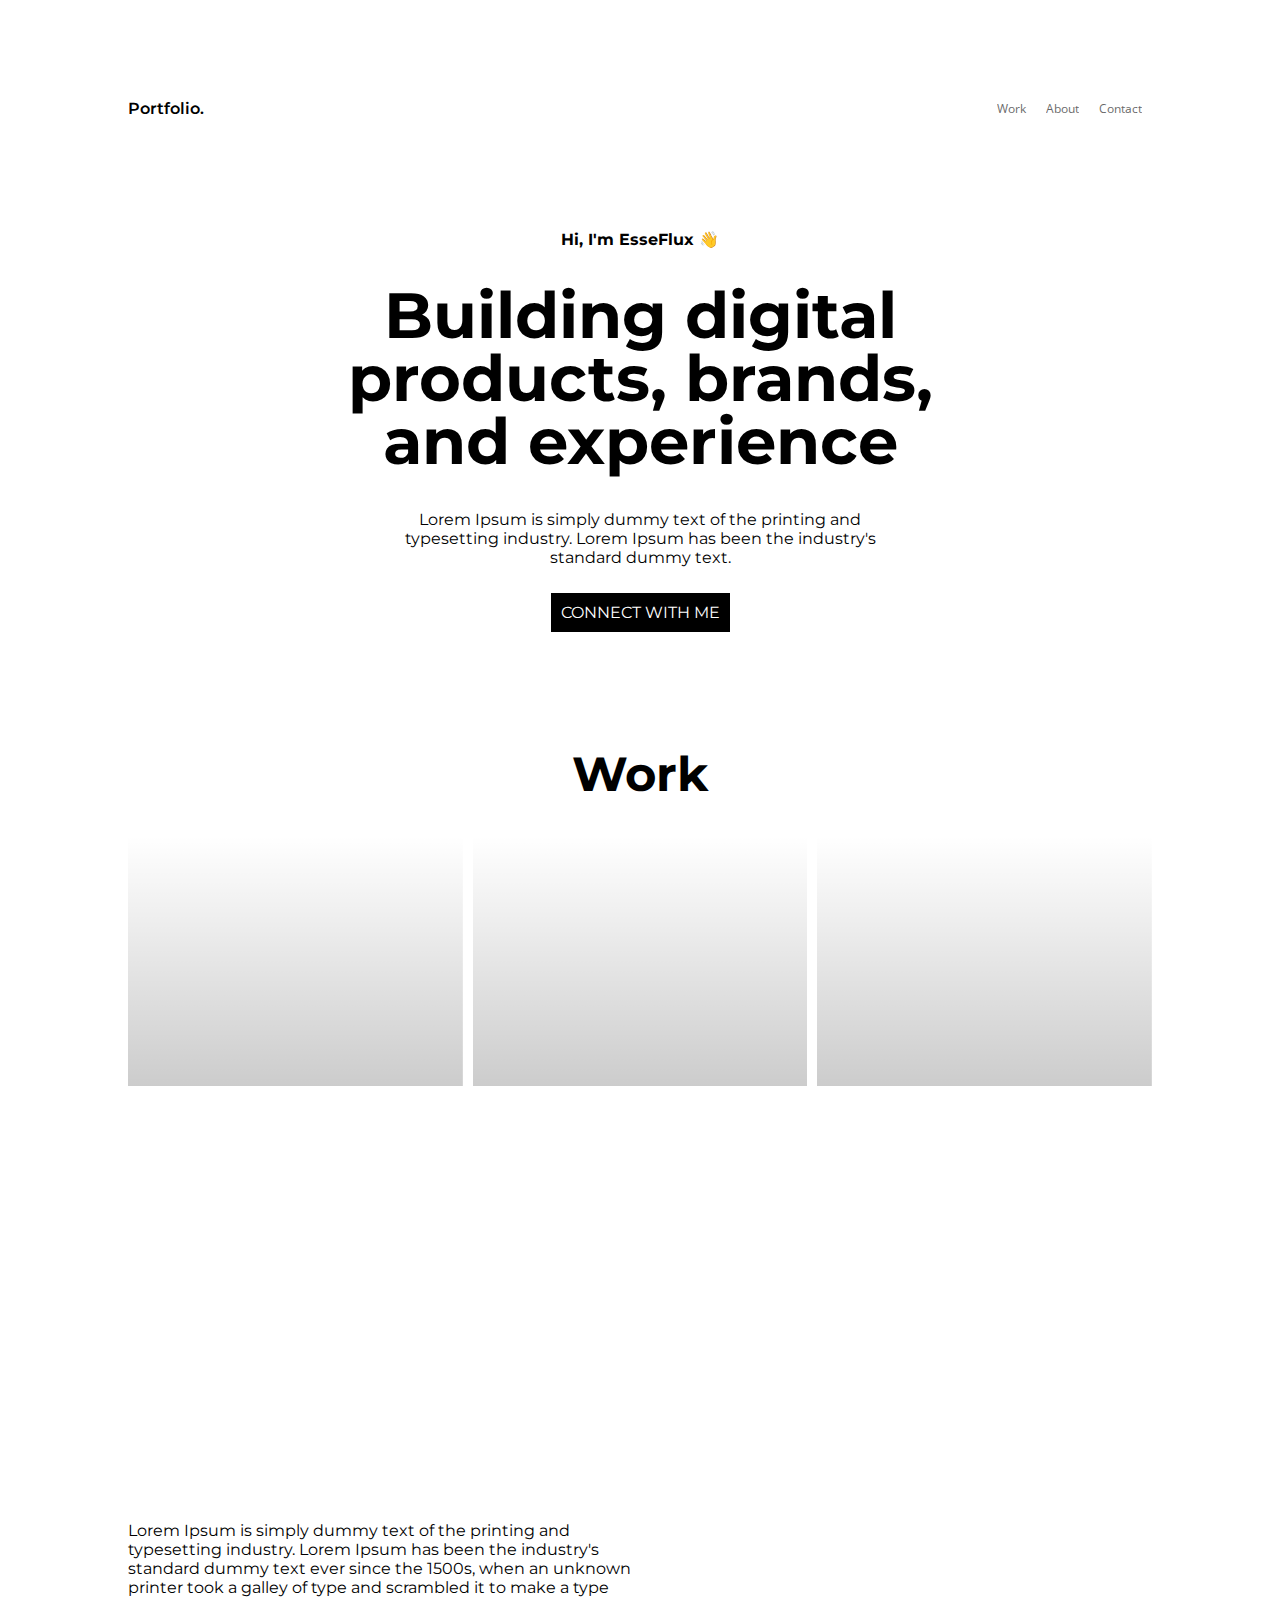
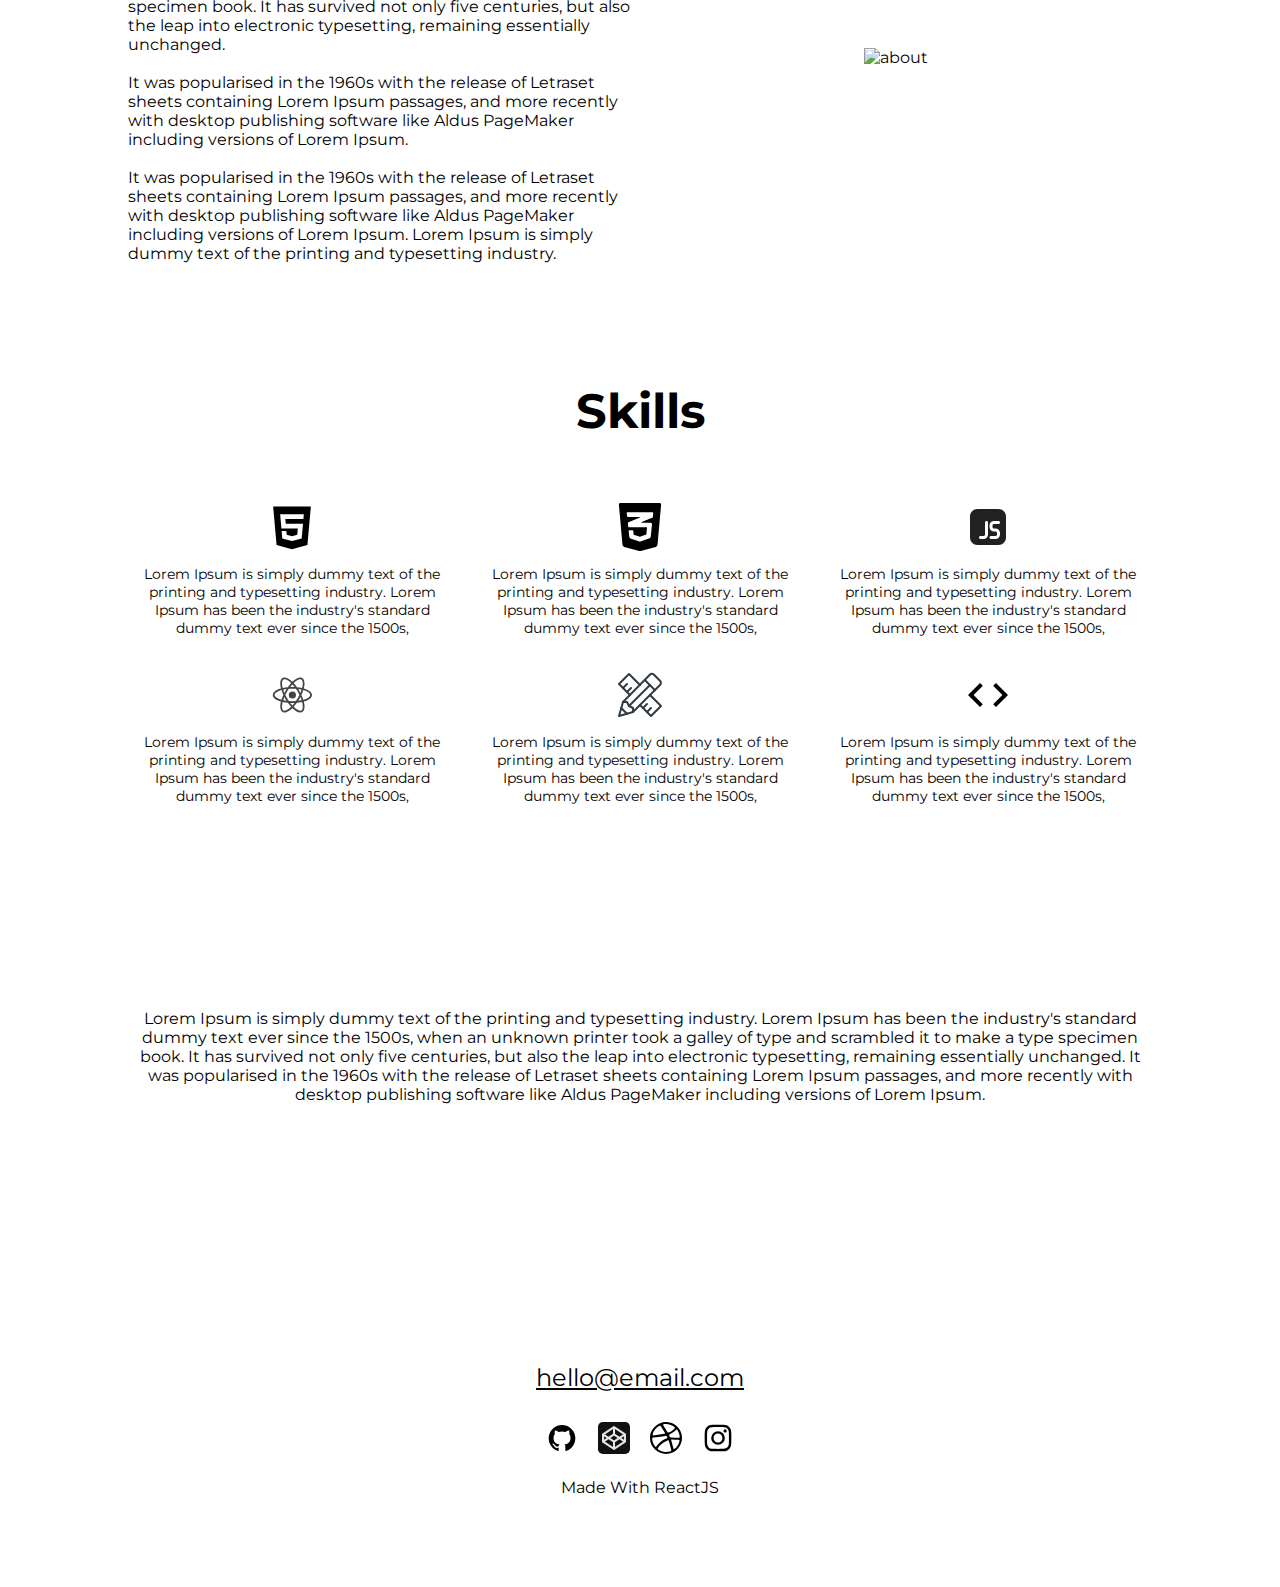
==== index.html @ b24cf0c6 "initial commit" ====
<!DOCTYPE html><html lang="en"><head><meta charSet="utf-8"/><meta http-equiv="x-ua-compatible" content="ie=edge"/><meta name="viewport" content="width=device-width, initial-scale=1, shrink-to-fit=no"/><style data-href="/styles.b62a69ce2acbea80650c.css" id="gatsby-global-css">@import url(https://fonts.googleapis.com/css2?family=Montserrat:wght@400;700&family=Open+Sans&display=swap);.card{width:100%;height:250px;overflow:hidden!important;display:flex;align-items:center;justify-content:center;background-size:cover;background-repeat:no-repeat;background-position:50%}.card .content{font-family:Open Sans;text-align:center;padding:10px;opacity:0;transition:all .5s ease-in-out;-webkit-transform:translateY(20px);transform:translateY(20px);cursor:pointer}.card .content h1{font-size:14px;color:#fff}.card .content p{font-size:10px;color:#fff;margin-bottom:20px}.card .content .btn{background-color:#000;color:#fff;padding:10px;text-decoration:none}.card .content:hover{opacity:1;-webkit-transform:translate(0);transform:translate(0)}.navbar-wrapper{width:80vw;margin-top:10vh;display:flex;align-items:center;justify-content:space-between}.navbar-wrapper .name{font-weight:600}.navbar-wrapper .links-wrapper button{text-decoration:none;padding:10px;font-family:Open Sans;opacity:.6;transition:all .2s ease-in-out;font-size:12px;background-color:transparent;outline:none;border:0;cursor:pointer}.navbar-wrapper .links-wrapper button:hover{opacity:1}.navbar-wrapper .links-wrapper .active{color:#000}.header-wrapper{width:80vw;margin-top:10vh;display:flex;flex-direction:column;align-items:center}.header-wrapper h2{font-size:1rem;text-align:center}@media (min-width:320px) and (max-width:424px){.header-wrapper h2{font-size:14px}}@media (min-width:425px) and (max-width:767px){.header-wrapper h2{font-size:16px}}@media (min-width:768px) and (max-width:1023px){.header-wrapper h2{font-size:16px}}.header-wrapper .heading-wrapper h1{font-size:4rem;text-align:center;line-height:20px}@media (min-width:320px) and (max-width:424px){.header-wrapper .heading-wrapper h1{font-size:1.5rem;line-height:10px}}@media (min-width:425px) and (max-width:767px){.header-wrapper .heading-wrapper h1{font-size:1.5rem;line-height:10px}}@media (min-width:768px) and (max-width:1023px){.header-wrapper .heading-wrapper h1{font-size:2.5rem}}.header-wrapper p{width:50%;text-align:center;overflow:hidden}@media (min-width:320px) and (max-width:424px){.header-wrapper p{font-size:12px;width:100%}}@media (min-width:425px) and (max-width:767px){.header-wrapper p{font-size:12px;width:100%}}@media (min-width:768px) and (max-width:1023px){.header-wrapper p{font-size:14px;width:100%}}.work-wrapper{width:80vw;margin-top:10vh;display:flex;flex-direction:column;align-items:center}.work-wrapper h1{font-size:3rem;line-height:20px}.work-wrapper .grid{display:grid;margin-top:20px;grid-template-columns:repeat(3,1fr);grid-gap:10px}@media (min-width:320px) and (max-width:424px){.work-wrapper .grid{grid-template-columns:1fr}}@media (min-width:425px) and (max-width:767px){.work-wrapper .grid{grid-template-columns:1fr}}@media (min-width:768px) and (max-width:1023px){.work-wrapper .grid{grid-template-columns:1fr 1fr}}.about-section{width:80vw;margin-top:10vh;display:flex;justify-content:space-between}@media (min-width:320px) and (max-width:424px){.about-section{flex-direction:column-reverse}}@media (min-width:425px) and (max-width:767px){.about-section{flex-direction:column-reverse}}@media (min-width:768px) and (max-width:1023px){.about-section{flex-direction:column-reverse;align-items:center}}.about-section .content{width:50%}@media (min-width:320px) and (max-width:424px){.about-section .content{width:100%}}@media (min-width:425px) and (max-width:767px){.about-section .content{width:100%}}@media (min-width:768px) and (max-width:1023px){.about-section .content{width:100%}}.about-section .content h1{font-size:3rem;line-height:20px}@media (min-width:768px) and (max-width:1023px){.about-section .content h1,.about-section .content p{text-align:center}}.about-section .image-wrapper{width:50%;display:flex;align-items:center;justify-content:center;overflow:hidden}@media (min-width:320px) and (max-width:424px){.about-section .image-wrapper{width:100%}}@media (min-width:425px) and (max-width:767px){.about-section .image-wrapper{width:100%}}@media (min-width:768px) and (max-width:1023px){.about-section .image-wrapper{width:100%}}.skills-container{width:80vw;margin-top:10vh;display:flex;flex-direction:column;align-items:center}.skills-container h1{font-size:3rem;line-height:20px}.skills-container .skills-grid{display:grid;grid-template-columns:repeat(3,1fr);margin-top:50px;grid-gap:20px}@media (min-width:320px) and (max-width:424px){.skills-container .skills-grid{grid-template-columns:1fr}}@media (min-width:425px) and (max-width:767px){.skills-container .skills-grid{grid-template-columns:1fr}}@media (min-width:768px) and (max-width:1023px){.skills-container .skills-grid{grid-template-columns:1fr 1fr}}.skills-container .skills-grid .skill{display:flex;flex-direction:column;align-items:center;text-align:center}.skills-container .skills-grid .skill img{height:3rem}.skills-container .skills-grid .skill p{font-size:14px}.promotion-container{width:80vw;margin-top:10vh;display:flex;flex-direction:column;align-items:center;text-align:center}.promotion-container h1{font-size:3rem;line-height:20px}.footer-container{width:80vw;margin-top:10vh;margin-bottom:10vh;display:flex;flex-direction:column;align-items:center}.footer-container h1{font-size:3rem;line-height:20px}.footer-container h2{font-size:1.5rem;overflow:hidden}@media (min-width:320px) and (max-width:424px){.footer-container h2{display:none}}@media (min-width:425px) and (max-width:767px){.footer-container h2{font-size:14px}}@media (min-width:768px) and (max-width:1023px){.footer-container h2{font-size:1.2rem}}.footer-container .email-link{font-size:1.5rem;color:#000}.footer-container .social-icons{margin-top:20px}.footer-container .social-icons img{height:2rem;margin:10px}.footer-container span{margin-top:10px}.footer-container icon{color:red}*{font-family:Montserrat}body{margin:0;padding:0;overflow-y:scroll;overflow-x:hidden}.section{width:100vw;height:auto;overflow:hidden}.container{width:100%;height:100%;display:flex;flex-direction:column;align-items:center;justify-content:center}.primary-btn{margin:10px;padding:10px;background-color:#000;color:#fff;border:0;transition:all .2s ease-in-out;text-decoration:none;cursor:pointer}.primary-btn:hover{-webkit-transform:scale(1.1);transform:scale(1.1)}</style><meta name="generator" content="Gatsby 2.27.0"/><title data-react-helmet="true">EsseFlux | Gatsby Default Starter</title><meta data-react-helmet="true" name="description" content="Kick off your next, great Gatsby project with this default starter. This barebones starter ships with the main Gatsby configuration files you might need."/><meta data-react-helmet="true" property="og:title" content="EsseFlux"/><meta data-react-helmet="true" property="og:description" content="Kick off your next, great Gatsby project with this default starter. This barebones starter ships with the main Gatsby configuration files you might need."/><meta data-react-helmet="true" property="og:type" content="website"/><meta data-react-helmet="true" name="twitter:card" content="summary"/><meta data-react-helmet="true" name="twitter:creator" content="@gatsbyjs"/><meta data-react-helmet="true" name="twitter:title" content="EsseFlux"/><meta data-react-helmet="true" name="twitter:description" content="Kick off your next, great Gatsby project with this default starter. This barebones starter ships with the main Gatsby configuration files you might need."/><link rel="icon" href="/favicon-32x32.png?v=4a9773549091c227cd2eb82ccd9c5e3a" type="image/png"/><link rel="manifest" href="/manifest.webmanifest" crossorigin="anonymous"/><meta name="theme-color" content="#663399"/><link rel="apple-touch-icon" sizes="48x48" href="/icons/icon-48x48.png?v=4a9773549091c227cd2eb82ccd9c5e3a"/><link rel="apple-touch-icon" sizes="72x72" href="/icons/icon-72x72.png?v=4a9773549091c227cd2eb82ccd9c5e3a"/><link rel="apple-touch-icon" sizes="96x96" href="/icons/icon-96x96.png?v=4a9773549091c227cd2eb82ccd9c5e3a"/><link rel="apple-touch-icon" sizes="144x144" href="/icons/icon-144x144.png?v=4a9773549091c227cd2eb82ccd9c5e3a"/><link rel="apple-touch-icon" sizes="192x192" href="/icons/icon-192x192.png?v=4a9773549091c227cd2eb82ccd9c5e3a"/><link rel="apple-touch-icon" sizes="256x256" href="/icons/icon-256x256.png?v=4a9773549091c227cd2eb82ccd9c5e3a"/><link rel="apple-touch-icon" sizes="384x384" href="/icons/icon-384x384.png?v=4a9773549091c227cd2eb82ccd9c5e3a"/><link rel="apple-touch-icon" sizes="512x512" href="/icons/icon-512x512.png?v=4a9773549091c227cd2eb82ccd9c5e3a"/><link as="script" rel="preload" href="/framework-d585a04b7d285a7760d6.js"/><link as="script" rel="preload" href="/component---src-pages-index-js-0debce1923f8f7414658.js"/><link as="script" rel="preload" href="/styles-e9d24b1846c7d6eb9685.js"/><link as="script" rel="preload" href="/app-12c9e0e88999563b9b2b.js"/><link as="script" rel="preload" href="/commons-ec4508c85b9afdaf9942.js"/><link as="script" rel="preload" href="/webpack-runtime-99317f5c470d63f80dbc.js"/><link as="fetch" rel="preload" href="/page-data/index/page-data.json" crossorigin="anonymous"/><link as="fetch" rel="preload" href="/page-data/sq/d/63159454.json" crossorigin="anonymous"/><link as="fetch" rel="preload" href="/page-data/app-data.json" crossorigin="anonymous"/></head><body><div id="___gatsby"><div style="outline:none" tabindex="-1" id="gatsby-focus-wrapper"><div class="section"><div class="container"><div class="navbar-wrapper"><div role="button" class="name" tabindex="0">Portfolio.</div><div class="links-wrapper"><button>Work</button><button>About</button><button>Contact</button></div></div></div></div><main><div class="section" id="home"><div class="container"><div class="header-wrapper"><h2 class="react-reveal">Hi, I&#x27;m <!-- -->EsseFlux<!-- --> <span role="img" aria-label="Emoji">👋</span></h2><div class="react-reveal heading-wrapper"><h1>Building digital</h1><h1> <!-- -->products, brands,</h1><h1> <!-- -->and experience</h1></div><p class="react-reveal">Lorem Ipsum is simply dummy text of the printing and typesetting industry. Lorem Ipsum has been the industry&#x27;s standard dummy text.</p><a href="mailto:hello@email.com" class="react-reveal primary-btn">CONNECT WITH ME</a></div></div></div><div class="section" id="work"><div class="container"><div class="work-wrapper"><h1 class="react-reveal">Work</h1><div class="grid"><div class="react-reveal"><div class="card" style="background-image:linear-gradient(to bottom, rgba(245, 246, 252, 0), rgba(0, 0, 0, 0.2)),url(https://images.unsplash.com/photo-1487837647815-bbc1f30cd0d2?ixlib=rb-1.2.1&amp;ixid=MXwxMjA3fDB8MHxzZWFyY2h8Njl8fHBhc3RlbHxlbnwwfHwwfA%3D%3D&amp;auto=format&amp;fit=crop&amp;w=400&amp;q=60)"><div class="content"><h1 class="header">Project One</h1><p class="text">Lorem Ipsum is simply dummy text of the printing and typesetting industry. Lorem Ipsum has been the industry&#x27;s standard dummy text.</p><a href="#" target="_blank" rel="noopener noreferrer" class="btn">Explore</a></div></div></div><div class="react-reveal"><div class="card" style="background-image:linear-gradient(to bottom, rgba(245, 246, 252, 0), rgba(0, 0, 0, 0.2)),url(https://images.unsplash.com/photo-1605153864431-a2795a1b2f95?ixlib=rb-1.2.1&amp;ixid=MXwxMjA3fDB8MHxjb2xsZWN0aW9uLXBhZ2V8MXwyNTY3ODl8fGVufDB8fHw%3D&amp;auto=format&amp;fit=crop&amp;w=400&amp;q=60)"><div class="content"><h1 class="header">Project Two</h1><p class="text">Lorem Ipsum is simply dummy text of the printing and typesetting industry. Lorem Ipsum has been the industry&#x27;s standard dummy text.</p><a href="#" target="_blank" rel="noopener noreferrer" class="btn">Explore</a></div></div></div><div class="react-reveal"><div class="card" style="background-image:linear-gradient(to bottom, rgba(245, 246, 252, 0), rgba(0, 0, 0, 0.2)),url(https://images.unsplash.com/photo-1504083898675-c896ecdae86e?ixlib=rb-1.2.1&amp;ixid=MXwxMjA3fDB8MHxzZWFyY2h8MjJ8fHBhc3RlbHxlbnwwfHwwfA%3D%3D&amp;auto=format&amp;fit=crop&amp;w=400&amp;q=60)"><div class="content"><h1 class="header">Project Three</h1><p class="text">Lorem Ipsum is simply dummy text of the printing and typesetting industry. Lorem Ipsum has been the industry&#x27;s standard dummy text.</p><a href="#" target="_blank" rel="noopener noreferrer" class="btn">Explore</a></div></div></div><div class="react-reveal"><div class="card" style="background-image:linear-gradient(to bottom, rgba(245, 246, 252, 0), rgba(0, 0, 0, 0.2)),url(https://images.unsplash.com/photo-1492171983775-a51717616c0d?ixlib=rb-1.2.1&amp;ixid=MXwxMjA3fDB8MHxzZWFyY2h8NjB8fHBhc3RlbHxlbnwwfHwwfA%3D%3D&amp;auto=format&amp;fit=crop&amp;w=400&amp;q=60)"><div class="content"><h1 class="header">Project Four</h1><p class="text">Lorem Ipsum is simply dummy text of the printing and typesetting industry. Lorem Ipsum has been the industry&#x27;s standard dummy text.</p><a href="#" target="_blank" rel="noopener noreferrer" class="btn">Explore</a></div></div></div><div class="react-reveal"><div class="card" style="background-image:linear-gradient(to bottom, rgba(245, 246, 252, 0), rgba(0, 0, 0, 0.2)),url(https://images.unsplash.com/photo-1534239143101-1b1c627395c5?ixlib=rb-1.2.1&amp;ixid=MXwxMjA3fDB8MHxzZWFyY2h8NzZ8fHBhc3RlbHxlbnwwfHwwfA%3D%3D&amp;auto=format&amp;fit=crop&amp;w=400&amp;q=60)"><div class="content"><h1 class="header">Project Five</h1><p class="text">Lorem Ipsum is simply dummy text of the printing and typesetting industry. Lorem Ipsum has been the industry&#x27;s standard dummy text.</p><a href="#" target="_blank" rel="noopener noreferrer" class="btn">Explore</a></div></div></div><div class="react-reveal"><div class="card" style="background-image:linear-gradient(to bottom, rgba(245, 246, 252, 0), rgba(0, 0, 0, 0.2)),url(https://images.unsplash.com/photo-1517479149777-5f3b1511d5ad?ixlib=rb-1.2.1&amp;ixid=MXwxMjA3fDB8MHxzZWFyY2h8MTAyfHxwYXN0ZWx8ZW58MHx8MHw%3D&amp;auto=format&amp;fit=crop&amp;w=400&amp;q=60)"><div class="content"><h1 class="header">Project Six</h1><p class="text">Lorem Ipsum is simply dummy text of the printing and typesetting industry. Lorem Ipsum has been the industry&#x27;s standard dummy text.</p><a href="#" target="_blank" rel="noopener noreferrer" class="btn">Explore</a></div></div></div></div></div></div></div><div class="secion" id="about"><div class="container"><div class="about-section"><div class="content"><h1 class="react-reveal">About Me</h1><p>Lorem Ipsum is simply dummy text of the printing and typesetting industry. Lorem Ipsum has been the industry&#x27;s standard dummy text ever since the 1500s, when an unknown printer took a galley of type and scrambled it to make a type specimen book. It has survived not only five centuries, but also the leap into electronic typesetting, remaining essentially unchanged.<br/><br/>It was popularised in the 1960s with the release of Letraset sheets containing Lorem Ipsum passages, and more recently with desktop publishing software like Aldus PageMaker including versions of Lorem Ipsum.<br/><br/>It was popularised in the 1960s with the release of Letraset sheets containing Lorem Ipsum passages, and more recently with desktop publishing software like Aldus PageMaker including versions of Lorem Ipsum. Lorem Ipsum is simply dummy text of the printing and typesetting industry.</p></div><div class="image-wrapper"><img src="https://images.unsplash.com/photo-1519713958759-6254243c4a53?ixid=MXwxMjA3fDB8MHxwaG90by1wYWdlfHx8fGVufDB8fHw%3D&amp;ixlib=rb-1.2.1&amp;auto=format&amp;fit=crop&amp;w=334&amp;q=80" alt="about"/></div></div></div></div><div class="section"><div class="container"><div class="skills-container"><h1>Skills</h1><div class="skills-grid"><div class="skill"><img src="[data-uri]" alt="css"/><p>Lorem Ipsum is simply dummy text of the printing and typesetting industry. Lorem Ipsum has been the industry&#x27;s standard dummy text ever since the 1500s,</p></div><div class="skill"><img src="[data-uri]" alt="css"/><p>Lorem Ipsum is simply dummy text of the printing and typesetting industry. Lorem Ipsum has been the industry&#x27;s standard dummy text ever since the 1500s,</p></div><div class="skill"><img src="[data-uri]" alt="css"/><p>Lorem Ipsum is simply dummy text of the printing and typesetting industry. Lorem Ipsum has been the industry&#x27;s standard dummy text ever since the 1500s,</p></div><div class="skill"><img src="[data-uri]" alt="css"/><p>Lorem Ipsum is simply dummy text of the printing and typesetting industry. Lorem Ipsum has been the industry&#x27;s standard dummy text ever since the 1500s,</p></div><div class="skill"><img src="[data-uri]" alt="css"/><p>Lorem Ipsum is simply dummy text of the printing and typesetting industry. Lorem Ipsum has been the industry&#x27;s standard dummy text ever since the 1500s,</p></div><div class="skill"><img src="[data-uri]" alt="css"/><p>Lorem Ipsum is simply dummy text of the printing and typesetting industry. Lorem Ipsum has been the industry&#x27;s standard dummy text ever since the 1500s,</p></div></div></div></div></div><div class="section"><div class="container"><div class="promotion-container"><h1 class="react-reveal">Heading</h1><p>Lorem Ipsum is simply dummy text of the printing and typesetting industry. Lorem Ipsum has been the industry&#x27;s standard dummy text ever since the 1500s, when an unknown printer took a galley of type and scrambled it to make a type specimen book. It has survived not only five centuries, but also the leap into electronic typesetting, remaining essentially unchanged. It was popularised in the 1960s with the release of Letraset sheets containing Lorem Ipsum passages, and more recently with desktop publishing software like Aldus PageMaker including versions of Lorem Ipsum.</p></div></div></div><div class="section" id="contact"><div class="container"><div class="footer-container"><h1 class="react-reveal">Contact</h1><h2 class="react-reveal">Let&#x27;s create your next experience together</h2><a class="email-link" href="mailto:hello@email.com">hello@email.com</a><div class="social-icons"><a href="https://github.com/" target="_blank" rel="noopener noreferrer"><img src="[data-uri]" alt="icons"/></a><a href="https://www.codepen.com/" target="_blank" rel="noopener noreferrer"><img src="[data-uri]" alt="icons"/></a><a href="https://dribbble.com/" target="_blank" rel="noopener noreferrer"><img src="[data-uri]" alt="icons"/></a><a href="https://www.instagram.com/" target="_blank" rel="noopener noreferrer"><img src="[data-uri]" alt="icons"/></a></div><span>Made With ReactJS</span></div></div></div></main></div><div id="gatsby-announcer" style="position:absolute;top:0;width:1px;height:1px;padding:0;overflow:hidden;clip:rect(0, 0, 0, 0);white-space:nowrap;border:0" aria-live="assertive" aria-atomic="true"></div></div><script id="gatsby-script-loader">/*<![CDATA[*/window.pagePath="/";/*]]>*/</script><script id="gatsby-chunk-mapping">/*<![CDATA[*/window.___chunkMapping={"polyfill":["/polyfill-5acc46d2c6294ee52fa0.js"],"app":["/app-12c9e0e88999563b9b2b.js"],"component---src-pages-404-js":["/component---src-pages-404-js-9c04155390b493ad90ef.js"],"component---src-pages-index-js":["/component---src-pages-index-js-0debce1923f8f7414658.js"]};/*]]>*/</script><script src="/polyfill-5acc46d2c6294ee52fa0.js" nomodule=""></script><script src="/webpack-runtime-99317f5c470d63f80dbc.js" async=""></script><script src="/commons-ec4508c85b9afdaf9942.js" async=""></script><script src="/app-12c9e0e88999563b9b2b.js" async=""></script><script src="/styles-e9d24b1846c7d6eb9685.js" async=""></script><script src="/component---src-pages-index-js-0debce1923f8f7414658.js" async=""></script><script src="/framework-d585a04b7d285a7760d6.js" async=""></script></body></html>
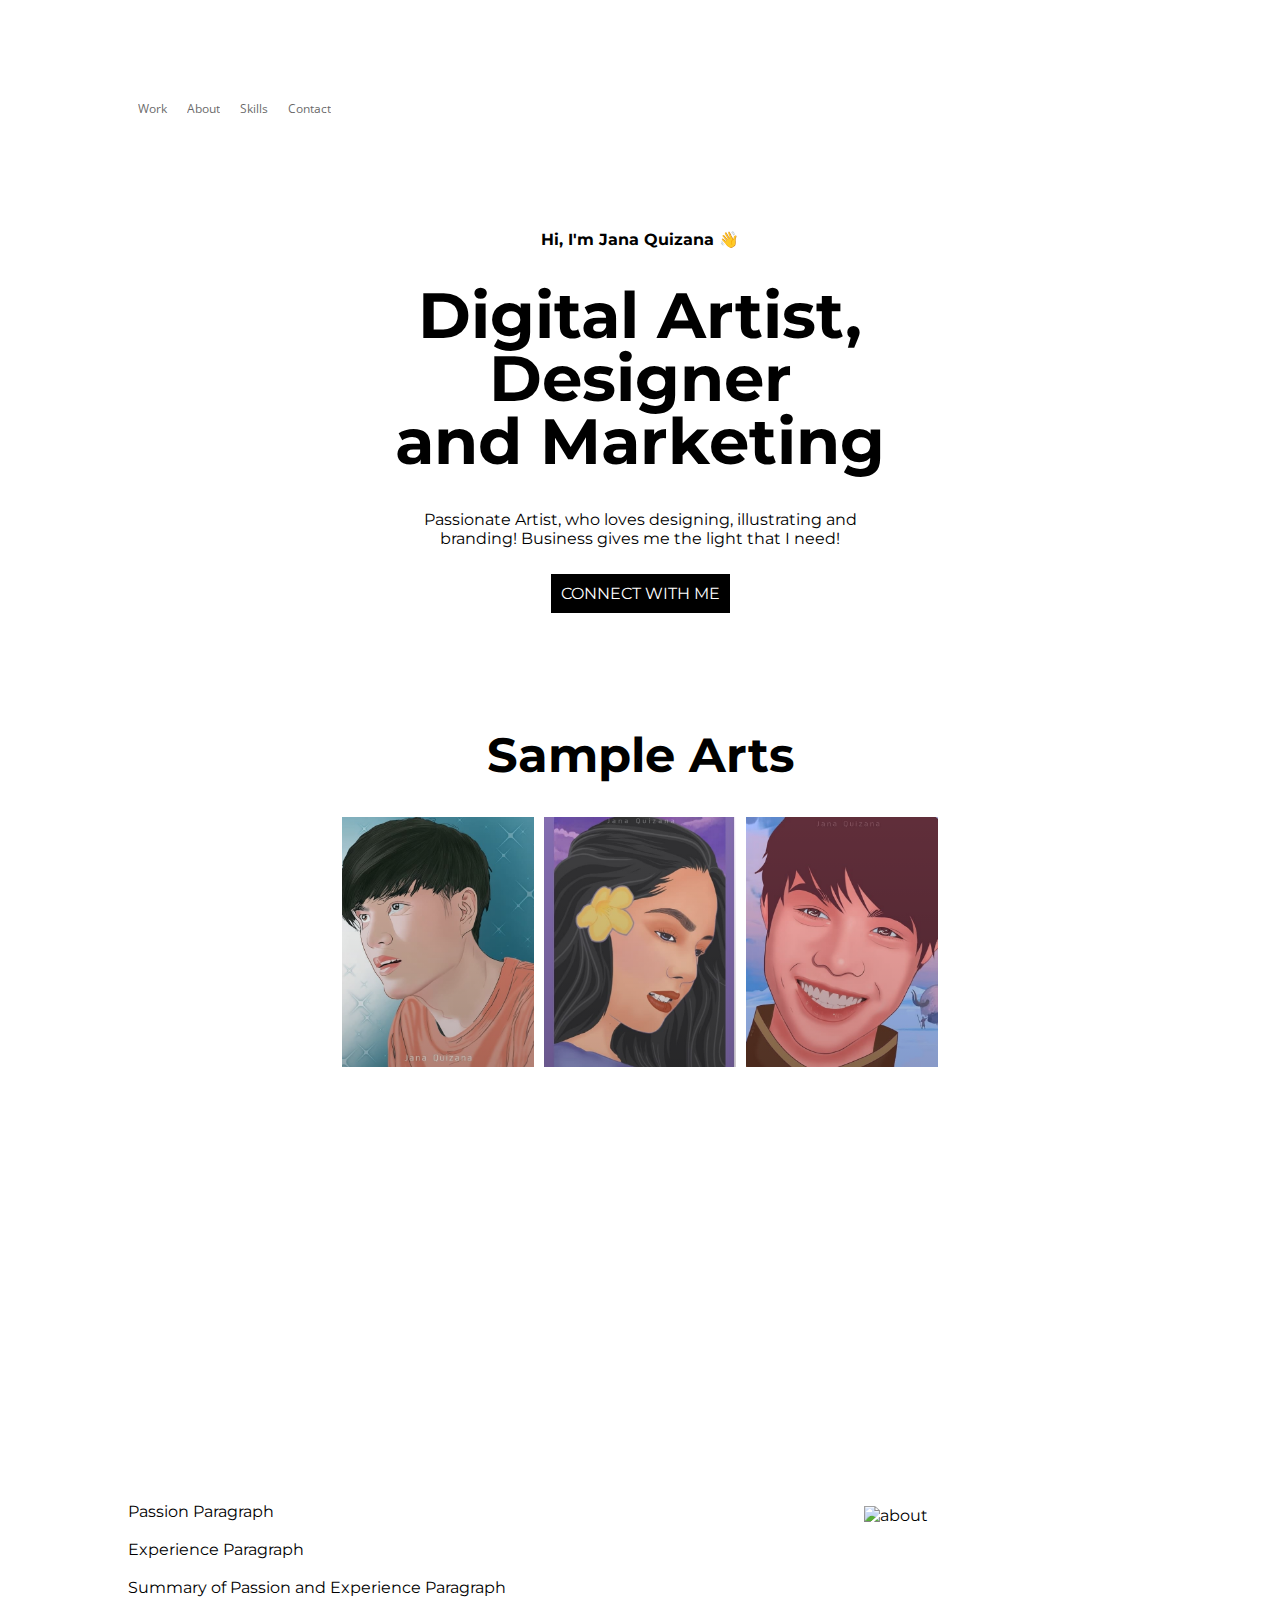
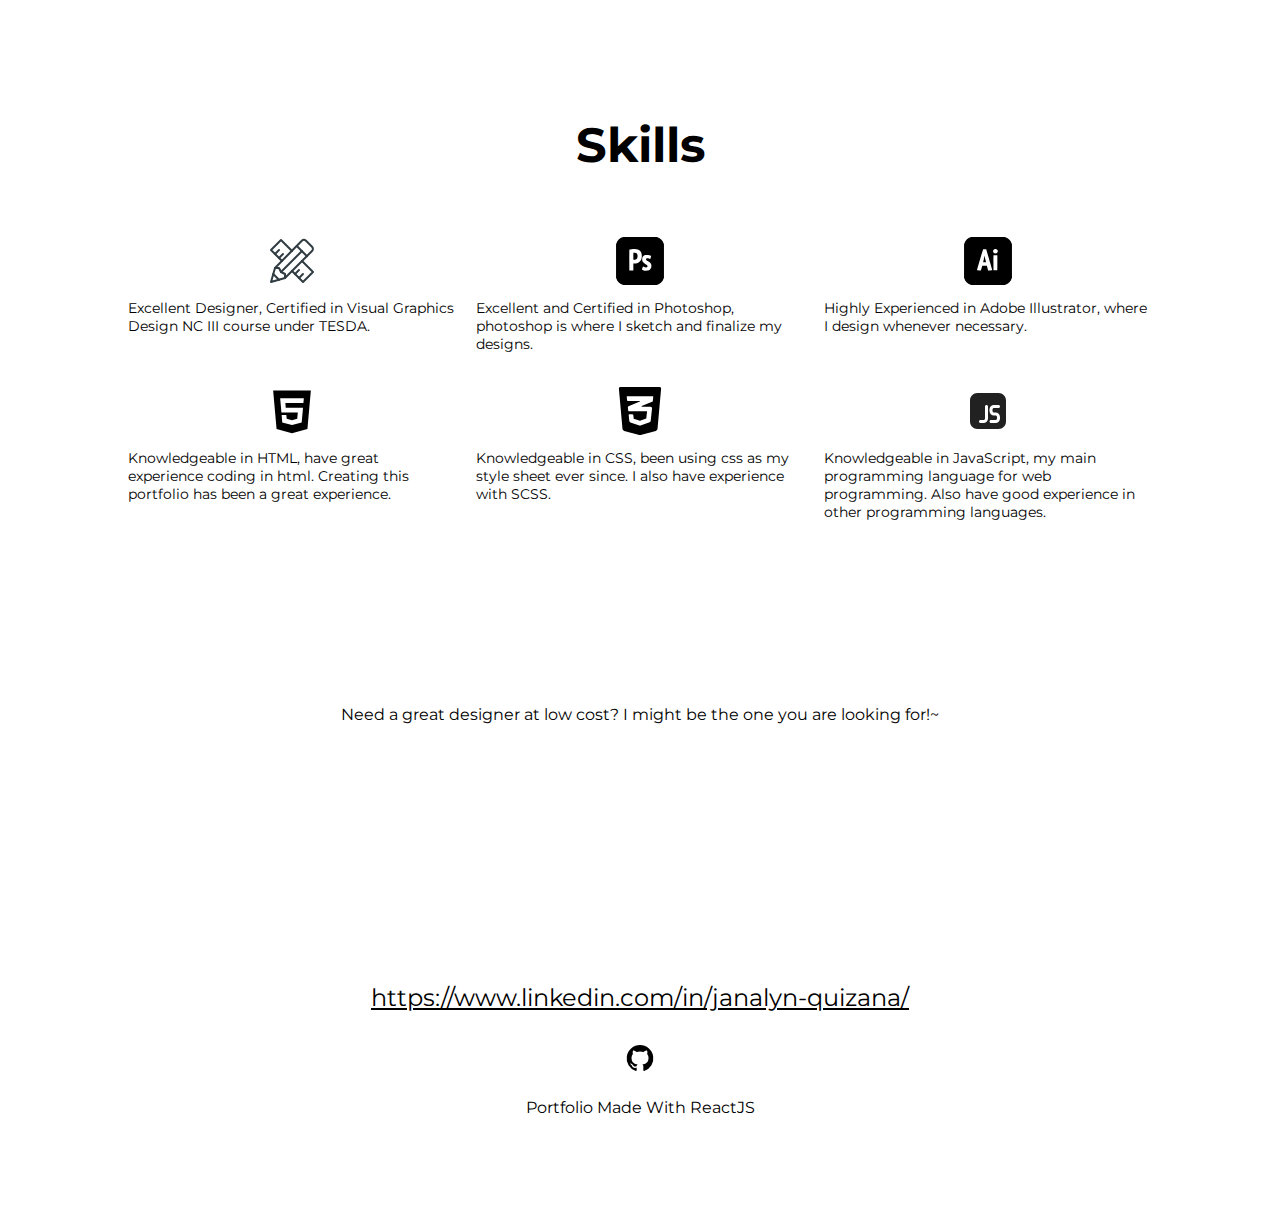
==== commit 78654205: "updated portfolio" ====
--- a/index.html
+++ b/index.html
@@ -1 +1 @@
-<!DOCTYPE html><html lang="en"><head><meta charSet="utf-8"/><meta http-equiv="x-ua-compatible" content="ie=edge"/><meta name="viewport" content="width=device-width, initial-scale=1, shrink-to-fit=no"/><style data-href="/styles.b62a69ce2acbea80650c.css" id="gatsby-global-css">@import url(https://fonts.googleapis.com/css2?family=Montserrat:wght@400;700&family=Open+Sans&display=swap);.card{width:100%;height:250px;overflow:hidden!important;display:flex;align-items:center;justify-content:center;background-size:cover;background-repeat:no-repeat;background-position:50%}.card .content{font-family:Open Sans;text-align:center;padding:10px;opacity:0;transition:all .5s ease-in-out;-webkit-transform:translateY(20px);transform:translateY(20px);cursor:pointer}.card .content h1{font-size:14px;color:#fff}.card .content p{font-size:10px;color:#fff;margin-bottom:20px}.card .content .btn{background-color:#000;color:#fff;padding:10px;text-decoration:none}.card .content:hover{opacity:1;-webkit-transform:translate(0);transform:translate(0)}.navbar-wrapper{width:80vw;margin-top:10vh;display:flex;align-items:center;justify-content:space-between}.navbar-wrapper .name{font-weight:600}.navbar-wrapper .links-wrapper button{text-decoration:none;padding:10px;font-family:Open Sans;opacity:.6;transition:all .2s ease-in-out;font-size:12px;background-color:transparent;outline:none;border:0;cursor:pointer}.navbar-wrapper .links-wrapper button:hover{opacity:1}.navbar-wrapper .links-wrapper .active{color:#000}.header-wrapper{width:80vw;margin-top:10vh;display:flex;flex-direction:column;align-items:center}.header-wrapper h2{font-size:1rem;text-align:center}@media (min-width:320px) and (max-width:424px){.header-wrapper h2{font-size:14px}}@media (min-width:425px) and (max-width:767px){.header-wrapper h2{font-size:16px}}@media (min-width:768px) and (max-width:1023px){.header-wrapper h2{font-size:16px}}.header-wrapper .heading-wrapper h1{font-size:4rem;text-align:center;line-height:20px}@media (min-width:320px) and (max-width:424px){.header-wrapper .heading-wrapper h1{font-size:1.5rem;line-height:10px}}@media (min-width:425px) and (max-width:767px){.header-wrapper .heading-wrapper h1{font-size:1.5rem;line-height:10px}}@media (min-width:768px) and (max-width:1023px){.header-wrapper .heading-wrapper h1{font-size:2.5rem}}.header-wrapper p{width:50%;text-align:center;overflow:hidden}@media (min-width:320px) and (max-width:424px){.header-wrapper p{font-size:12px;width:100%}}@media (min-width:425px) and (max-width:767px){.header-wrapper p{font-size:12px;width:100%}}@media (min-width:768px) and (max-width:1023px){.header-wrapper p{font-size:14px;width:100%}}.work-wrapper{width:80vw;margin-top:10vh;display:flex;flex-direction:column;align-items:center}.work-wrapper h1{font-size:3rem;line-height:20px}.work-wrapper .grid{display:grid;margin-top:20px;grid-template-columns:repeat(3,1fr);grid-gap:10px}@media (min-width:320px) and (max-width:424px){.work-wrapper .grid{grid-template-columns:1fr}}@media (min-width:425px) and (max-width:767px){.work-wrapper .grid{grid-template-columns:1fr}}@media (min-width:768px) and (max-width:1023px){.work-wrapper .grid{grid-template-columns:1fr 1fr}}.about-section{width:80vw;margin-top:10vh;display:flex;justify-content:space-between}@media (min-width:320px) and (max-width:424px){.about-section{flex-direction:column-reverse}}@media (min-width:425px) and (max-width:767px){.about-section{flex-direction:column-reverse}}@media (min-width:768px) and (max-width:1023px){.about-section{flex-direction:column-reverse;align-items:center}}.about-section .content{width:50%}@media (min-width:320px) and (max-width:424px){.about-section .content{width:100%}}@media (min-width:425px) and (max-width:767px){.about-section .content{width:100%}}@media (min-width:768px) and (max-width:1023px){.about-section .content{width:100%}}.about-section .content h1{font-size:3rem;line-height:20px}@media (min-width:768px) and (max-width:1023px){.about-section .content h1,.about-section .content p{text-align:center}}.about-section .image-wrapper{width:50%;display:flex;align-items:center;justify-content:center;overflow:hidden}@media (min-width:320px) and (max-width:424px){.about-section .image-wrapper{width:100%}}@media (min-width:425px) and (max-width:767px){.about-section .image-wrapper{width:100%}}@media (min-width:768px) and (max-width:1023px){.about-section .image-wrapper{width:100%}}.skills-container{width:80vw;margin-top:10vh;display:flex;flex-direction:column;align-items:center}.skills-container h1{font-size:3rem;line-height:20px}.skills-container .skills-grid{display:grid;grid-template-columns:repeat(3,1fr);margin-top:50px;grid-gap:20px}@media (min-width:320px) and (max-width:424px){.skills-container .skills-grid{grid-template-columns:1fr}}@media (min-width:425px) and (max-width:767px){.skills-container .skills-grid{grid-template-columns:1fr}}@media (min-width:768px) and (max-width:1023px){.skills-container .skills-grid{grid-template-columns:1fr 1fr}}.skills-container .skills-grid .skill{display:flex;flex-direction:column;align-items:center;text-align:center}.skills-container .skills-grid .skill img{height:3rem}.skills-container .skills-grid .skill p{font-size:14px}.promotion-container{width:80vw;margin-top:10vh;display:flex;flex-direction:column;align-items:center;text-align:center}.promotion-container h1{font-size:3rem;line-height:20px}.footer-container{width:80vw;margin-top:10vh;margin-bottom:10vh;display:flex;flex-direction:column;align-items:center}.footer-container h1{font-size:3rem;line-height:20px}.footer-container h2{font-size:1.5rem;overflow:hidden}@media (min-width:320px) and (max-width:424px){.footer-container h2{display:none}}@media (min-width:425px) and (max-width:767px){.footer-container h2{font-size:14px}}@media (min-width:768px) and (max-width:1023px){.footer-container h2{font-size:1.2rem}}.footer-container .email-link{font-size:1.5rem;color:#000}.footer-container .social-icons{margin-top:20px}.footer-container .social-icons img{height:2rem;margin:10px}.footer-container span{margin-top:10px}.footer-container icon{color:red}*{font-family:Montserrat}body{margin:0;padding:0;overflow-y:scroll;overflow-x:hidden}.section{width:100vw;height:auto;overflow:hidden}.container{width:100%;height:100%;display:flex;flex-direction:column;align-items:center;justify-content:center}.primary-btn{margin:10px;padding:10px;background-color:#000;color:#fff;border:0;transition:all .2s ease-in-out;text-decoration:none;cursor:pointer}.primary-btn:hover{-webkit-transform:scale(1.1);transform:scale(1.1)}</style><meta name="generator" content="Gatsby 2.27.0"/><title data-react-helmet="true">EsseFlux | Gatsby Default Starter</title><meta data-react-helmet="true" name="description" content="Kick off your next, great Gatsby project with this default starter. This barebones starter ships with the main Gatsby configuration files you might need."/><meta data-react-helmet="true" property="og:title" content="EsseFlux"/><meta data-react-helmet="true" property="og:description" content="Kick off your next, great Gatsby project with this default starter. This barebones starter ships with the main Gatsby configuration files you might need."/><meta data-react-helmet="true" property="og:type" content="website"/><meta data-react-helmet="true" name="twitter:card" content="summary"/><meta data-react-helmet="true" name="twitter:creator" content="@gatsbyjs"/><meta data-react-helmet="true" name="twitter:title" content="EsseFlux"/><meta data-react-helmet="true" name="twitter:description" content="Kick off your next, great Gatsby project with this default starter. This barebones starter ships with the main Gatsby configuration files you might need."/><link rel="icon" href="/favicon-32x32.png?v=4a9773549091c227cd2eb82ccd9c5e3a" type="image/png"/><link rel="manifest" href="/manifest.webmanifest" crossorigin="anonymous"/><meta name="theme-color" content="#663399"/><link rel="apple-touch-icon" sizes="48x48" href="/icons/icon-48x48.png?v=4a9773549091c227cd2eb82ccd9c5e3a"/><link rel="apple-touch-icon" sizes="72x72" href="/icons/icon-72x72.png?v=4a9773549091c227cd2eb82ccd9c5e3a"/><link rel="apple-touch-icon" sizes="96x96" href="/icons/icon-96x96.png?v=4a9773549091c227cd2eb82ccd9c5e3a"/><link rel="apple-touch-icon" sizes="144x144" href="/icons/icon-144x144.png?v=4a9773549091c227cd2eb82ccd9c5e3a"/><link rel="apple-touch-icon" sizes="192x192" href="/icons/icon-192x192.png?v=4a9773549091c227cd2eb82ccd9c5e3a"/><link rel="apple-touch-icon" sizes="256x256" href="/icons/icon-256x256.png?v=4a9773549091c227cd2eb82ccd9c5e3a"/><link rel="apple-touch-icon" sizes="384x384" href="/icons/icon-384x384.png?v=4a9773549091c227cd2eb82ccd9c5e3a"/><link rel="apple-touch-icon" sizes="512x512" href="/icons/icon-512x512.png?v=4a9773549091c227cd2eb82ccd9c5e3a"/><link as="script" rel="preload" href="/framework-d585a04b7d285a7760d6.js"/><link as="script" rel="preload" href="/component---src-pages-index-js-0debce1923f8f7414658.js"/><link as="script" rel="preload" href="/styles-e9d24b1846c7d6eb9685.js"/><link as="script" rel="preload" href="/app-12c9e0e88999563b9b2b.js"/><link as="script" rel="preload" href="/commons-ec4508c85b9afdaf9942.js"/><link as="script" rel="preload" href="/webpack-runtime-99317f5c470d63f80dbc.js"/><link as="fetch" rel="preload" href="/page-data/index/page-data.json" crossorigin="anonymous"/><link as="fetch" rel="preload" href="/page-data/sq/d/63159454.json" crossorigin="anonymous"/><link as="fetch" rel="preload" href="/page-data/app-data.json" crossorigin="anonymous"/></head><body><div id="___gatsby"><div style="outline:none" tabindex="-1" id="gatsby-focus-wrapper"><div class="section"><div class="container"><div class="navbar-wrapper"><div role="button" class="name" tabindex="0">Portfolio.</div><div class="links-wrapper"><button>Work</button><button>About</button><button>Contact</button></div></div></div></div><main><div class="section" id="home"><div class="container"><div class="header-wrapper"><h2 class="react-reveal">Hi, I&#x27;m <!-- -->EsseFlux<!-- --> <span role="img" aria-label="Emoji">👋</span></h2><div class="react-reveal heading-wrapper"><h1>Building digital</h1><h1> <!-- -->products, brands,</h1><h1> <!-- -->and experience</h1></div><p class="react-reveal">Lorem Ipsum is simply dummy text of the printing and typesetting industry. Lorem Ipsum has been the industry&#x27;s standard dummy text.</p><a href="mailto:hello@email.com" class="react-reveal primary-btn">CONNECT WITH ME</a></div></div></div><div class="section" id="work"><div class="container"><div class="work-wrapper"><h1 class="react-reveal">Work</h1><div class="grid"><div class="react-reveal"><div class="card" style="background-image:linear-gradient(to bottom, rgba(245, 246, 252, 0), rgba(0, 0, 0, 0.2)),url(https://images.unsplash.com/photo-1487837647815-bbc1f30cd0d2?ixlib=rb-1.2.1&amp;ixid=MXwxMjA3fDB8MHxzZWFyY2h8Njl8fHBhc3RlbHxlbnwwfHwwfA%3D%3D&amp;auto=format&amp;fit=crop&amp;w=400&amp;q=60)"><div class="content"><h1 class="header">Project One</h1><p class="text">Lorem Ipsum is simply dummy text of the printing and typesetting industry. Lorem Ipsum has been the industry&#x27;s standard dummy text.</p><a href="#" target="_blank" rel="noopener noreferrer" class="btn">Explore</a></div></div></div><div class="react-reveal"><div class="card" style="background-image:linear-gradient(to bottom, rgba(245, 246, 252, 0), rgba(0, 0, 0, 0.2)),url(https://images.unsplash.com/photo-1605153864431-a2795a1b2f95?ixlib=rb-1.2.1&amp;ixid=MXwxMjA3fDB8MHxjb2xsZWN0aW9uLXBhZ2V8MXwyNTY3ODl8fGVufDB8fHw%3D&amp;auto=format&amp;fit=crop&amp;w=400&amp;q=60)"><div class="content"><h1 class="header">Project Two</h1><p class="text">Lorem Ipsum is simply dummy text of the printing and typesetting industry. Lorem Ipsum has been the industry&#x27;s standard dummy text.</p><a href="#" target="_blank" rel="noopener noreferrer" class="btn">Explore</a></div></div></div><div class="react-reveal"><div class="card" style="background-image:linear-gradient(to bottom, rgba(245, 246, 252, 0), rgba(0, 0, 0, 0.2)),url(https://images.unsplash.com/photo-1504083898675-c896ecdae86e?ixlib=rb-1.2.1&amp;ixid=MXwxMjA3fDB8MHxzZWFyY2h8MjJ8fHBhc3RlbHxlbnwwfHwwfA%3D%3D&amp;auto=format&amp;fit=crop&amp;w=400&amp;q=60)"><div class="content"><h1 class="header">Project Three</h1><p class="text">Lorem Ipsum is simply dummy text of the printing and typesetting industry. Lorem Ipsum has been the industry&#x27;s standard dummy text.</p><a href="#" target="_blank" rel="noopener noreferrer" class="btn">Explore</a></div></div></div><div class="react-reveal"><div class="card" style="background-image:linear-gradient(to bottom, rgba(245, 246, 252, 0), rgba(0, 0, 0, 0.2)),url(https://images.unsplash.com/photo-1492171983775-a51717616c0d?ixlib=rb-1.2.1&amp;ixid=MXwxMjA3fDB8MHxzZWFyY2h8NjB8fHBhc3RlbHxlbnwwfHwwfA%3D%3D&amp;auto=format&amp;fit=crop&amp;w=400&amp;q=60)"><div class="content"><h1 class="header">Project Four</h1><p class="text">Lorem Ipsum is simply dummy text of the printing and typesetting industry. Lorem Ipsum has been the industry&#x27;s standard dummy text.</p><a href="#" target="_blank" rel="noopener noreferrer" class="btn">Explore</a></div></div></div><div class="react-reveal"><div class="card" style="background-image:linear-gradient(to bottom, rgba(245, 246, 252, 0), rgba(0, 0, 0, 0.2)),url(https://images.unsplash.com/photo-1534239143101-1b1c627395c5?ixlib=rb-1.2.1&amp;ixid=MXwxMjA3fDB8MHxzZWFyY2h8NzZ8fHBhc3RlbHxlbnwwfHwwfA%3D%3D&amp;auto=format&amp;fit=crop&amp;w=400&amp;q=60)"><div class="content"><h1 class="header">Project Five</h1><p class="text">Lorem Ipsum is simply dummy text of the printing and typesetting industry. Lorem Ipsum has been the industry&#x27;s standard dummy text.</p><a href="#" target="_blank" rel="noopener noreferrer" class="btn">Explore</a></div></div></div><div class="react-reveal"><div class="card" style="background-image:linear-gradient(to bottom, rgba(245, 246, 252, 0), rgba(0, 0, 0, 0.2)),url(https://images.unsplash.com/photo-1517479149777-5f3b1511d5ad?ixlib=rb-1.2.1&amp;ixid=MXwxMjA3fDB8MHxzZWFyY2h8MTAyfHxwYXN0ZWx8ZW58MHx8MHw%3D&amp;auto=format&amp;fit=crop&amp;w=400&amp;q=60)"><div class="content"><h1 class="header">Project Six</h1><p class="text">Lorem Ipsum is simply dummy text of the printing and typesetting industry. Lorem Ipsum has been the industry&#x27;s standard dummy text.</p><a href="#" target="_blank" rel="noopener noreferrer" class="btn">Explore</a></div></div></div></div></div></div></div><div class="secion" id="about"><div class="container"><div class="about-section"><div class="content"><h1 class="react-reveal">About Me</h1><p>Lorem Ipsum is simply dummy text of the printing and typesetting industry. Lorem Ipsum has been the industry&#x27;s standard dummy text ever since the 1500s, when an unknown printer took a galley of type and scrambled it to make a type specimen book. It has survived not only five centuries, but also the leap into electronic typesetting, remaining essentially unchanged.<br/><br/>It was popularised in the 1960s with the release of Letraset sheets containing Lorem Ipsum passages, and more recently with desktop publishing software like Aldus PageMaker including versions of Lorem Ipsum.<br/><br/>It was popularised in the 1960s with the release of Letraset sheets containing Lorem Ipsum passages, and more recently with desktop publishing software like Aldus PageMaker including versions of Lorem Ipsum. Lorem Ipsum is simply dummy text of the printing and typesetting industry.</p></div><div class="image-wrapper"><img src="https://images.unsplash.com/photo-1519713958759-6254243c4a53?ixid=MXwxMjA3fDB8MHxwaG90by1wYWdlfHx8fGVufDB8fHw%3D&amp;ixlib=rb-1.2.1&amp;auto=format&amp;fit=crop&amp;w=334&amp;q=80" alt="about"/></div></div></div></div><div class="section"><div class="container"><div class="skills-container"><h1>Skills</h1><div class="skills-grid"><div class="skill"><img src="[data-uri]" alt="css"/><p>Lorem Ipsum is simply dummy text of the printing and typesetting industry. Lorem Ipsum has been the industry&#x27;s standard dummy text ever since the 1500s,</p></div><div class="skill"><img src="[data-uri]" alt="css"/><p>Lorem Ipsum is simply dummy text of the printing and typesetting industry. Lorem Ipsum has been the industry&#x27;s standard dummy text ever since the 1500s,</p></div><div class="skill"><img src="[data-uri]" alt="css"/><p>Lorem Ipsum is simply dummy text of the printing and typesetting industry. Lorem Ipsum has been the industry&#x27;s standard dummy text ever since the 1500s,</p></div><div class="skill"><img src="[data-uri]" alt="css"/><p>Lorem Ipsum is simply dummy text of the printing and typesetting industry. Lorem Ipsum has been the industry&#x27;s standard dummy text ever since the 1500s,</p></div><div class="skill"><img src="[data-uri]" alt="css"/><p>Lorem Ipsum is simply dummy text of the printing and typesetting industry. Lorem Ipsum has been the industry&#x27;s standard dummy text ever since the 1500s,</p></div><div class="skill"><img src="[data-uri]" alt="css"/><p>Lorem Ipsum is simply dummy text of the printing and typesetting industry. Lorem Ipsum has been the industry&#x27;s standard dummy text ever since the 1500s,</p></div></div></div></div></div><div class="section"><div class="container"><div class="promotion-container"><h1 class="react-reveal">Heading</h1><p>Lorem Ipsum is simply dummy text of the printing and typesetting industry. Lorem Ipsum has been the industry&#x27;s standard dummy text ever since the 1500s, when an unknown printer took a galley of type and scrambled it to make a type specimen book. It has survived not only five centuries, but also the leap into electronic typesetting, remaining essentially unchanged. It was popularised in the 1960s with the release of Letraset sheets containing Lorem Ipsum passages, and more recently with desktop publishing software like Aldus PageMaker including versions of Lorem Ipsum.</p></div></div></div><div class="section" id="contact"><div class="container"><div class="footer-container"><h1 class="react-reveal">Contact</h1><h2 class="react-reveal">Let&#x27;s create your next experience together</h2><a class="email-link" href="mailto:hello@email.com">hello@email.com</a><div class="social-icons"><a href="https://github.com/" target="_blank" rel="noopener noreferrer"><img src="[data-uri]" alt="icons"/></a><a href="https://www.codepen.com/" target="_blank" rel="noopener noreferrer"><img src="[data-uri]" alt="icons"/></a><a href="https://dribbble.com/" target="_blank" rel="noopener noreferrer"><img src="[data-uri]" alt="icons"/></a><a href="https://www.instagram.com/" target="_blank" rel="noopener noreferrer"><img src="[data-uri]" alt="icons"/></a></div><span>Made With ReactJS</span></div></div></div></main></div><div id="gatsby-announcer" style="position:absolute;top:0;width:1px;height:1px;padding:0;overflow:hidden;clip:rect(0, 0, 0, 0);white-space:nowrap;border:0" aria-live="assertive" aria-atomic="true"></div></div><script id="gatsby-script-loader">/*<![CDATA[*/window.pagePath="/";/*]]>*/</script><script id="gatsby-chunk-mapping">/*<![CDATA[*/window.___chunkMapping={"polyfill":["/polyfill-5acc46d2c6294ee52fa0.js"],"app":["/app-12c9e0e88999563b9b2b.js"],"component---src-pages-404-js":["/component---src-pages-404-js-9c04155390b493ad90ef.js"],"component---src-pages-index-js":["/component---src-pages-index-js-0debce1923f8f7414658.js"]};/*]]>*/</script><script src="/polyfill-5acc46d2c6294ee52fa0.js" nomodule=""></script><script src="/webpack-runtime-99317f5c470d63f80dbc.js" async=""></script><script src="/commons-ec4508c85b9afdaf9942.js" async=""></script><script src="/app-12c9e0e88999563b9b2b.js" async=""></script><script src="/styles-e9d24b1846c7d6eb9685.js" async=""></script><script src="/component---src-pages-index-js-0debce1923f8f7414658.js" async=""></script><script src="/framework-d585a04b7d285a7760d6.js" async=""></script></body></html>+<!DOCTYPE html><html lang="en"><head><meta charSet="utf-8"/><meta http-equiv="x-ua-compatible" content="ie=edge"/><meta name="viewport" content="width=device-width, initial-scale=1, shrink-to-fit=no"/><style data-href="/styles.3db4442d35077a369ccd.css" id="gatsby-global-css">@import url(https://fonts.googleapis.com/css2?family=Montserrat:wght@400;700&family=Open+Sans&display=swap);.card{width:100%;height:250px;overflow:hidden!important;display:flex;align-items:center;justify-content:center;background-size:cover;background-repeat:no-repeat;background-position:50%}.card .content{font-family:Open Sans;text-align:center;padding:10px;opacity:0;transition:all .5s ease-in-out;-webkit-transform:translateY(20px);transform:translateY(20px);cursor:pointer}.card .content h1{font-size:1rem;color:#fff;text-shadow:2px 0 0 #000,0 -2px 0 #000,0 2px 0 #000,-2px 0 0 #000}.card .content p{font-size:10px;color:#fff;margin-bottom:20px}.card .content .btn{background-color:#000;color:#fff;padding:10px;text-decoration:none}.card .content:hover{opacity:1;-webkit-transform:translate(0);transform:translate(0)}.navbar-wrapper{width:80vw;margin-top:10vh;display:flex;align-items:center;justify-content:space-between}.navbar-wrapper .name{font-weight:600}.navbar-wrapper .links-wrapper button{text-decoration:none;padding:10px;font-family:Open Sans;opacity:.6;transition:all .2s ease-in-out;font-size:12px;background-color:transparent;outline:none;border:0;cursor:pointer}.navbar-wrapper .links-wrapper button:hover{opacity:1}.navbar-wrapper .links-wrapper .active{color:#000}.header-wrapper{width:80vw;margin-top:10vh;display:flex;flex-direction:column;align-items:center}.header-wrapper h2{font-size:1rem;text-align:center}@media (min-width:320px) and (max-width:424px){.header-wrapper h2{font-size:14px}}@media (min-width:425px) and (max-width:767px){.header-wrapper h2{font-size:16px}}@media (min-width:768px) and (max-width:1023px){.header-wrapper h2{font-size:16px}}.header-wrapper .heading-wrapper h1{font-size:4rem;text-align:center;line-height:20px}@media (min-width:320px) and (max-width:424px){.header-wrapper .heading-wrapper h1{font-size:1.5rem;line-height:10px}}@media (min-width:425px) and (max-width:767px){.header-wrapper .heading-wrapper h1{font-size:1.5rem;line-height:10px}}@media (min-width:768px) and (max-width:1023px){.header-wrapper .heading-wrapper h1{font-size:2.5rem}}.header-wrapper p{width:50%;text-align:center;overflow:hidden}@media (min-width:320px) and (max-width:424px){.header-wrapper p{font-size:12px;width:100%}}@media (min-width:425px) and (max-width:767px){.header-wrapper p{font-size:12px;width:100%}}@media (min-width:768px) and (max-width:1023px){.header-wrapper p{font-size:14px;width:100%}}.work-wrapper{width:80vw;margin-top:10vh;display:flex;flex-direction:column;align-items:center}.work-wrapper h1{font-size:3rem;line-height:20px}.work-wrapper .grid{display:grid;margin-top:20px;grid-template-columns:repeat(3,1fr);grid-gap:10px}@media (min-width:320px) and (max-width:424px){.work-wrapper .grid{grid-template-columns:1fr}}@media (min-width:425px) and (max-width:767px){.work-wrapper .grid{grid-template-columns:1fr}}@media (min-width:768px) and (max-width:1023px){.work-wrapper .grid{grid-template-columns:1fr 1fr}}.about-section{width:80vw;margin-top:10vh;display:flex;justify-content:space-between}@media (min-width:320px) and (max-width:424px){.about-section{flex-direction:column-reverse}}@media (min-width:425px) and (max-width:767px){.about-section{flex-direction:column-reverse}}@media (min-width:768px) and (max-width:1023px){.about-section{flex-direction:column-reverse;align-items:center}}.about-section .content{width:50%}@media (min-width:320px) and (max-width:424px){.about-section .content{width:100%}}@media (min-width:425px) and (max-width:767px){.about-section .content{width:100%}}@media (min-width:768px) and (max-width:1023px){.about-section .content{width:100%}}.about-section .content h1{font-size:3rem;line-height:20px}@media (min-width:768px) and (max-width:1023px){.about-section .content h1,.about-section .content p{text-align:center}}.about-section .image-wrapper{width:50%;display:flex;align-items:center;justify-content:center;overflow:hidden}@media (min-width:320px) and (max-width:424px){.about-section .image-wrapper{width:100%}}@media (min-width:425px) and (max-width:767px){.about-section .image-wrapper{width:100%}}@media (min-width:768px) and (max-width:1023px){.about-section .image-wrapper{width:100%}}.skills-container{width:80vw;margin-top:10vh;display:flex;flex-direction:column;align-items:center}.skills-container h1{font-size:3rem;line-height:20px}.skills-container .skills-grid{display:grid;grid-template-columns:repeat(3,1fr);margin-top:50px;grid-gap:20px}@media (min-width:320px) and (max-width:424px){.skills-container .skills-grid{grid-template-columns:1fr}}@media (min-width:425px) and (max-width:767px){.skills-container .skills-grid{grid-template-columns:1fr}}@media (min-width:768px) and (max-width:1023px){.skills-container .skills-grid{grid-template-columns:1fr 1fr}}.skills-container .skills-grid .skill{display:flex;flex-direction:column;align-items:center;text-align:left}.skills-container .skills-grid .skill img{height:3rem}.skills-container .skills-grid .skill p{font-size:14px}.promotion-container{width:80vw;margin-top:10vh;display:flex;flex-direction:column;align-items:center;text-align:center}.promotion-container h1{font-size:3rem;line-height:20px}.footer-container{width:80vw;margin-top:10vh;margin-bottom:10vh;display:flex;flex-direction:column;align-items:center}.footer-container h1{font-size:3rem;line-height:20px}.footer-container h2{font-size:1.5rem;overflow:hidden}@media (min-width:320px) and (max-width:424px){.footer-container h2{display:none}}@media (min-width:425px) and (max-width:767px){.footer-container h2{font-size:14px}}@media (min-width:768px) and (max-width:1023px){.footer-container h2{font-size:1.2rem}}.footer-container .email-link{font-size:1.5rem;color:#000}.footer-container .social-icons{margin-top:20px}.footer-container .social-icons img{height:2rem;margin:10px}.footer-container span{margin-top:10px}.footer-container icon{color:red}*{font-family:Montserrat}body{margin:0;padding:0;overflow-y:scroll;overflow-x:hidden}.section{width:100vw;height:auto;overflow:hidden}.container{width:100%;height:100%;display:flex;flex-direction:column;align-items:center;justify-content:center}.primary-btn{margin:10px;padding:10px;background-color:#000;color:#fff;border:0;transition:all .2s ease-in-out;text-decoration:none;cursor:pointer}.primary-btn:hover{-webkit-transform:scale(1.1);transform:scale(1.1)}</style><meta name="generator" content="Gatsby 2.27.0"/><title data-react-helmet="true">EsseFlux | Gatsby Default Starter</title><meta data-react-helmet="true" name="description" content="Kick off your next, great Gatsby project with this default starter. This barebones starter ships with the main Gatsby configuration files you might need."/><meta data-react-helmet="true" property="og:title" content="EsseFlux"/><meta data-react-helmet="true" property="og:description" content="Kick off your next, great Gatsby project with this default starter. This barebones starter ships with the main Gatsby configuration files you might need."/><meta data-react-helmet="true" property="og:type" content="website"/><meta data-react-helmet="true" name="twitter:card" content="summary"/><meta data-react-helmet="true" name="twitter:creator" content="@gatsbyjs"/><meta data-react-helmet="true" name="twitter:title" content="EsseFlux"/><meta data-react-helmet="true" name="twitter:description" content="Kick off your next, great Gatsby project with this default starter. This barebones starter ships with the main Gatsby configuration files you might need."/><link rel="icon" href="/favicon-32x32.png?v=4a9773549091c227cd2eb82ccd9c5e3a" type="image/png"/><link rel="manifest" href="/manifest.webmanifest" crossorigin="anonymous"/><meta name="theme-color" content="#663399"/><link rel="apple-touch-icon" sizes="48x48" href="/icons/icon-48x48.png?v=4a9773549091c227cd2eb82ccd9c5e3a"/><link rel="apple-touch-icon" sizes="72x72" href="/icons/icon-72x72.png?v=4a9773549091c227cd2eb82ccd9c5e3a"/><link rel="apple-touch-icon" sizes="96x96" href="/icons/icon-96x96.png?v=4a9773549091c227cd2eb82ccd9c5e3a"/><link rel="apple-touch-icon" sizes="144x144" href="/icons/icon-144x144.png?v=4a9773549091c227cd2eb82ccd9c5e3a"/><link rel="apple-touch-icon" sizes="192x192" href="/icons/icon-192x192.png?v=4a9773549091c227cd2eb82ccd9c5e3a"/><link rel="apple-touch-icon" sizes="256x256" href="/icons/icon-256x256.png?v=4a9773549091c227cd2eb82ccd9c5e3a"/><link rel="apple-touch-icon" sizes="384x384" href="/icons/icon-384x384.png?v=4a9773549091c227cd2eb82ccd9c5e3a"/><link rel="apple-touch-icon" sizes="512x512" href="/icons/icon-512x512.png?v=4a9773549091c227cd2eb82ccd9c5e3a"/><link as="script" rel="preload" href="/framework-d585a04b7d285a7760d6.js"/><link as="script" rel="preload" href="/component---src-pages-index-js-fbec9e7dde2d452668a1.js"/><link as="script" rel="preload" href="/styles-e9d24b1846c7d6eb9685.js"/><link as="script" rel="preload" href="/app-12c9e0e88999563b9b2b.js"/><link as="script" rel="preload" href="/commons-664bf5ca45e72d0d6379.js"/><link as="script" rel="preload" href="/webpack-runtime-add921d670b6bc2cc59b.js"/><link as="fetch" rel="preload" href="/page-data/index/page-data.json" crossorigin="anonymous"/><link as="fetch" rel="preload" href="/page-data/sq/d/63159454.json" crossorigin="anonymous"/><link as="fetch" rel="preload" href="/page-data/app-data.json" crossorigin="anonymous"/></head><body><div id="___gatsby"><div style="outline:none" tabindex="-1" id="gatsby-focus-wrapper"><div class="section"><div class="container"><div class="navbar-wrapper"><div class="links-wrapper"><button>Work</button><button>About</button><button>Skills</button><button>Contact</button></div></div></div></div><main><div class="section" id="home"><div class="container"><div class="header-wrapper"><h2 class="react-reveal">Hi, I&#x27;m <!-- -->Jana Quizana<!-- --> <span role="img" aria-label="Emoji">👋</span></h2><div class="react-reveal heading-wrapper"><h1>Digital Artist,</h1><h1> <!-- -->Designer</h1><h1> <!-- -->and Marketing</h1></div><p class="react-reveal">Passionate Artist, who loves designing, illustrating and branding! Business gives me the light that I need!</p><a href="https://www.linkedin.com/in/janalyn-quizana/" target="_blank" class="react-reveal primary-btn">CONNECT WITH ME</a></div></div></div><div class="section" id="work"><div class="container"><div class="work-wrapper"><h1 class="react-reveal">Sample Arts</h1><div class="grid"><div class="react-reveal"><div class="card" style="background-image:linear-gradient(to bottom, rgba(245, 246, 252, 0), rgba(0, 0, 0, 0.2)),url(/static/digitalArt1-e05fa67249448bb5a0b1447a17c89b58.jpg)"><div class="content"><h1 class="header">Photoshop Art</h1><p class="text"></p><a href="#" target="_blank" rel="noopener noreferrer" class="btn">Explore</a></div></div></div><div class="react-reveal"><div class="card" style="background-image:linear-gradient(to bottom, rgba(245, 246, 252, 0), rgba(0, 0, 0, 0.2)),url(/static/digitalArt2-329fb9468c24ebff9340585c22598f73.jpg)"><div class="content"><h1 class="header">Photoshop Art</h1><p class="text"></p><a href="#" target="_blank" rel="noopener noreferrer" class="btn">Explore</a></div></div></div><div class="react-reveal"><div class="card" style="background-image:linear-gradient(to bottom, rgba(245, 246, 252, 0), rgba(0, 0, 0, 0.2)),url(/static/digitalArt3-eb38fcd38ee41bd41c12dd10f94a9901.jpg)"><div class="content"><h1 class="header">Photoshop Art</h1><p class="text"></p><a href="#" target="_blank" rel="noopener noreferrer" class="btn">Explore</a></div></div></div><div class="react-reveal"><div class="card" style="background-image:linear-gradient(to bottom, rgba(245, 246, 252, 0), rgba(0, 0, 0, 0.2)),url(/static/digitalArt4-6fa8615112dbcf6ad56fba3cf55c5c0a.jpg)"><div class="content"><h1 class="header">Photoshop Art</h1><p class="text"></p><a href="#" target="_blank" rel="noopener noreferrer" class="btn">Explore</a></div></div></div><div class="react-reveal"><div class="card" style="background-image:linear-gradient(to bottom, rgba(245, 246, 252, 0), rgba(0, 0, 0, 0.2)),url(/static/aiArt1-41cc3c549c1a0ae72863ee656099d136.jpg)"><div class="content"><h1 class="header">Adobe Illustrator Art</h1><p class="text"></p><a href="#" target="_blank" rel="noopener noreferrer" class="btn">Explore</a></div></div></div><div class="react-reveal"><div class="card" style="background-image:linear-gradient(to bottom, rgba(245, 246, 252, 0), rgba(0, 0, 0, 0.2)),url(/static/hdArt1-26f052860951b6a882bd71dd992c6267.png)"><div class="content"><h1 class="header">Hand Drawn Art</h1><p class="text"></p><a href="#" target="_blank" rel="noopener noreferrer" class="btn">Explore</a></div></div></div></div></div></div></div><div class="secion" id="about"><div class="container"><div class="about-section"><div class="content"><h1 class="react-reveal">About Me</h1><p>Passion Paragraph<br/><br/>Experience Paragraph<br/><br/>Summary of Passion and Experience Paragraph</p></div><div class="image-wrapper"><img src="https://images.unsplash.com/photo-1519713958759-6254243c4a53?ixid=MXwxMjA3fDB8MHxwaG90by1wYWdlfHx8fGVufDB8fHw%3D&amp;ixlib=rb-1.2.1&amp;auto=format&amp;fit=crop&amp;w=334&amp;q=80" alt="about"/></div></div></div></div><div class="section" id="skills"><div class="container"><div class="skills-container"><h1>Skills</h1><div class="skills-grid"><div class="skill"><img src="[data-uri]" alt="css"/><p>Excellent Designer, Certified in Visual Graphics Design NC III course under TESDA.</p></div><div class="skill"><img src="[data-uri]" alt="css"/><p>Excellent and Certified in Photoshop, photoshop is where I sketch and finalize my designs.</p></div><div class="skill"><img src="[data-uri]" alt="css"/><p>Highly Experienced in Adobe Illustrator, where I design whenever necessary.</p></div><div class="skill"><img src="[data-uri]" alt="css"/><p>Knowledgeable in HTML, have great experience coding in html. Creating this portfolio has been a great experience.</p></div><div class="skill"><img src="[data-uri]" alt="css"/><p>Knowledgeable in CSS, been using css as my style sheet ever since. I also have experience with SCSS.</p></div><div class="skill"><img src="[data-uri]" alt="css"/><p>Knowledgeable in JavaScript, my main programming language for web programming. Also have good experience in other programming languages.</p></div></div></div></div></div><div class="section"><div class="container"><div class="promotion-container"><h1 class="react-reveal"></h1><p>Need a great designer at low cost? I might be the one you are looking for!~</p></div></div></div><div class="section" id="contact"><div class="container"><div class="footer-container"><h1 class="react-reveal">Contact</h1><h2 class="react-reveal">Let&#x27;s make Business Better!</h2><a class="email-link" href="mailto:https://www.linkedin.com/in/janalyn-quizana/">https://www.linkedin.com/in/janalyn-quizana/</a><div class="social-icons"><a href="https://github.com/esseflux" target="_blank" rel="noopener noreferrer"><img src="[data-uri]" alt="icons"/></a></div><span>Portfolio Made With ReactJS</span></div></div></div></main></div><div id="gatsby-announcer" style="position:absolute;top:0;width:1px;height:1px;padding:0;overflow:hidden;clip:rect(0, 0, 0, 0);white-space:nowrap;border:0" aria-live="assertive" aria-atomic="true"></div></div><script id="gatsby-script-loader">/*<![CDATA[*/window.pagePath="/";/*]]>*/</script><script id="gatsby-chunk-mapping">/*<![CDATA[*/window.___chunkMapping={"polyfill":["/polyfill-5acc46d2c6294ee52fa0.js"],"app":["/app-12c9e0e88999563b9b2b.js"],"component---src-pages-404-js":["/component---src-pages-404-js-9c04155390b493ad90ef.js"],"component---src-pages-index-js":["/component---src-pages-index-js-fbec9e7dde2d452668a1.js"]};/*]]>*/</script><script src="/polyfill-5acc46d2c6294ee52fa0.js" nomodule=""></script><script src="/webpack-runtime-add921d670b6bc2cc59b.js" async=""></script><script src="/commons-664bf5ca45e72d0d6379.js" async=""></script><script src="/app-12c9e0e88999563b9b2b.js" async=""></script><script src="/styles-e9d24b1846c7d6eb9685.js" async=""></script><script src="/component---src-pages-index-js-fbec9e7dde2d452668a1.js" async=""></script><script src="/framework-d585a04b7d285a7760d6.js" async=""></script></body></html>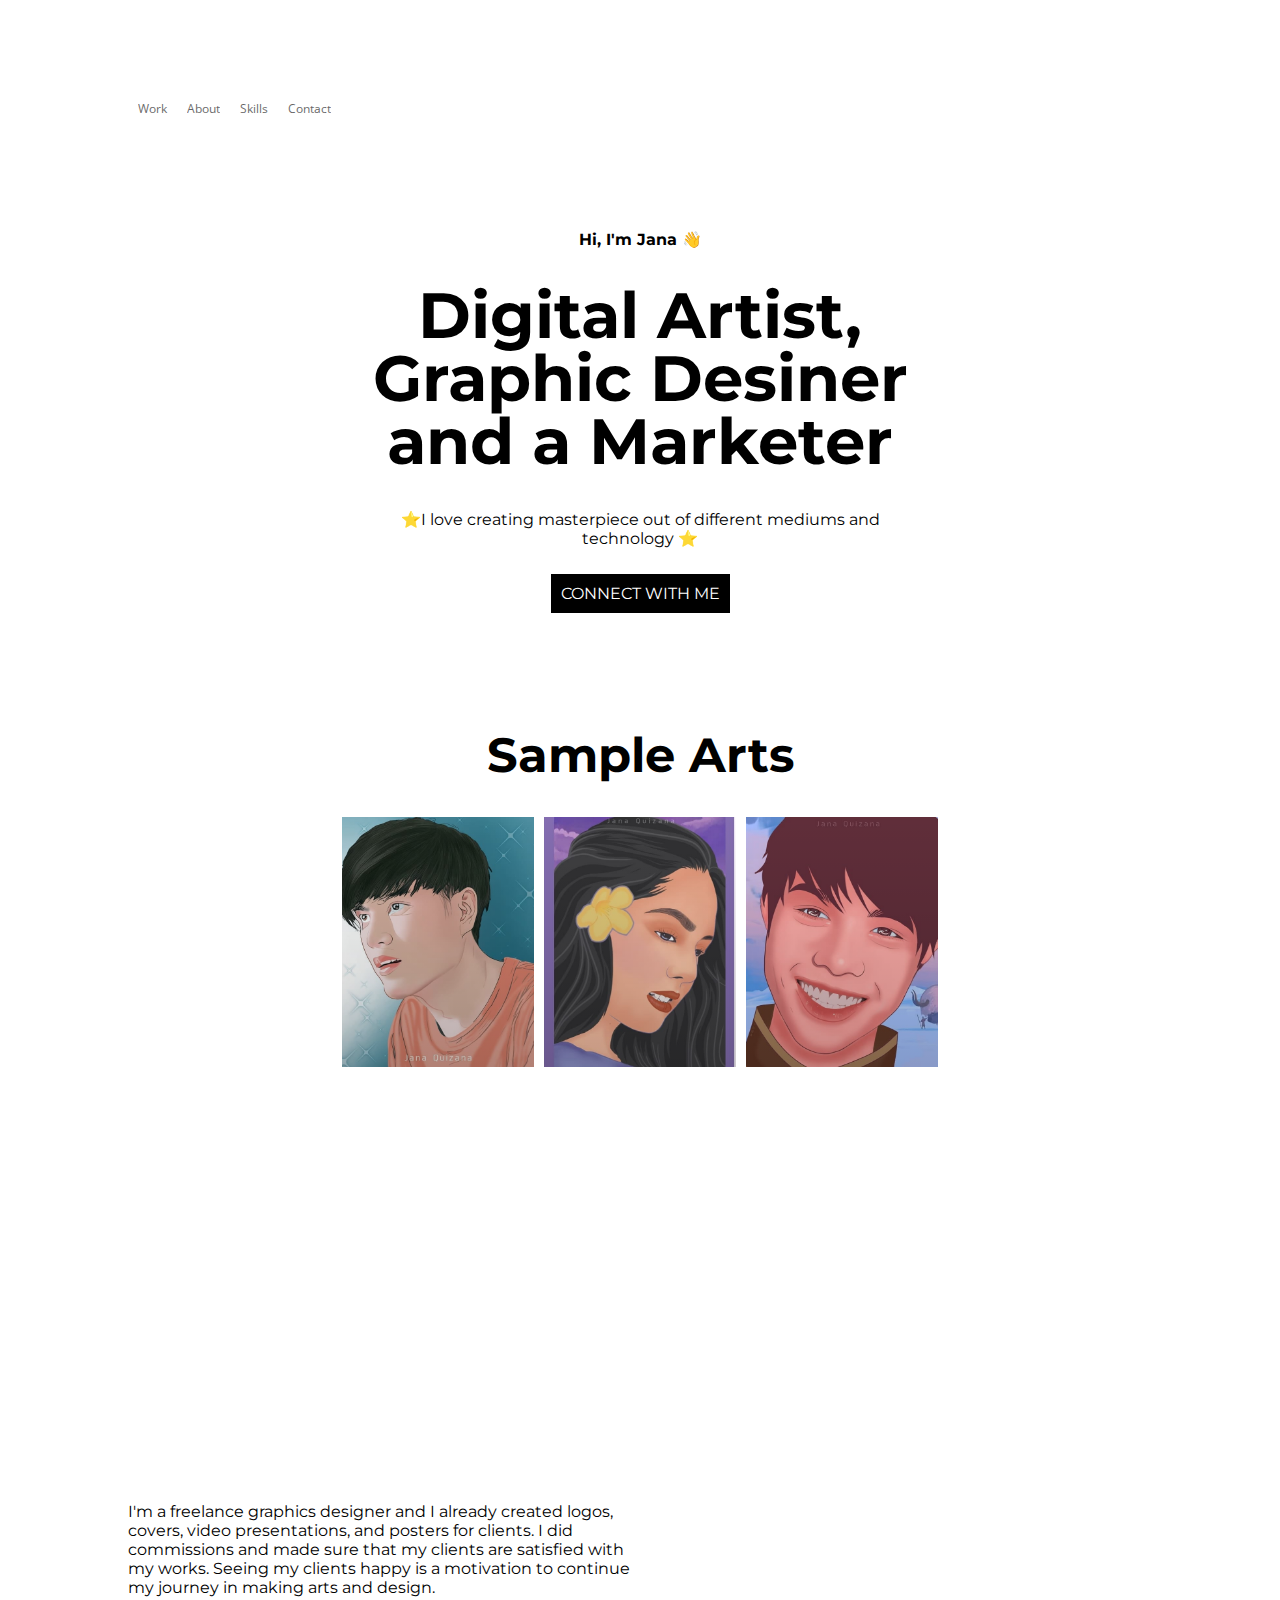
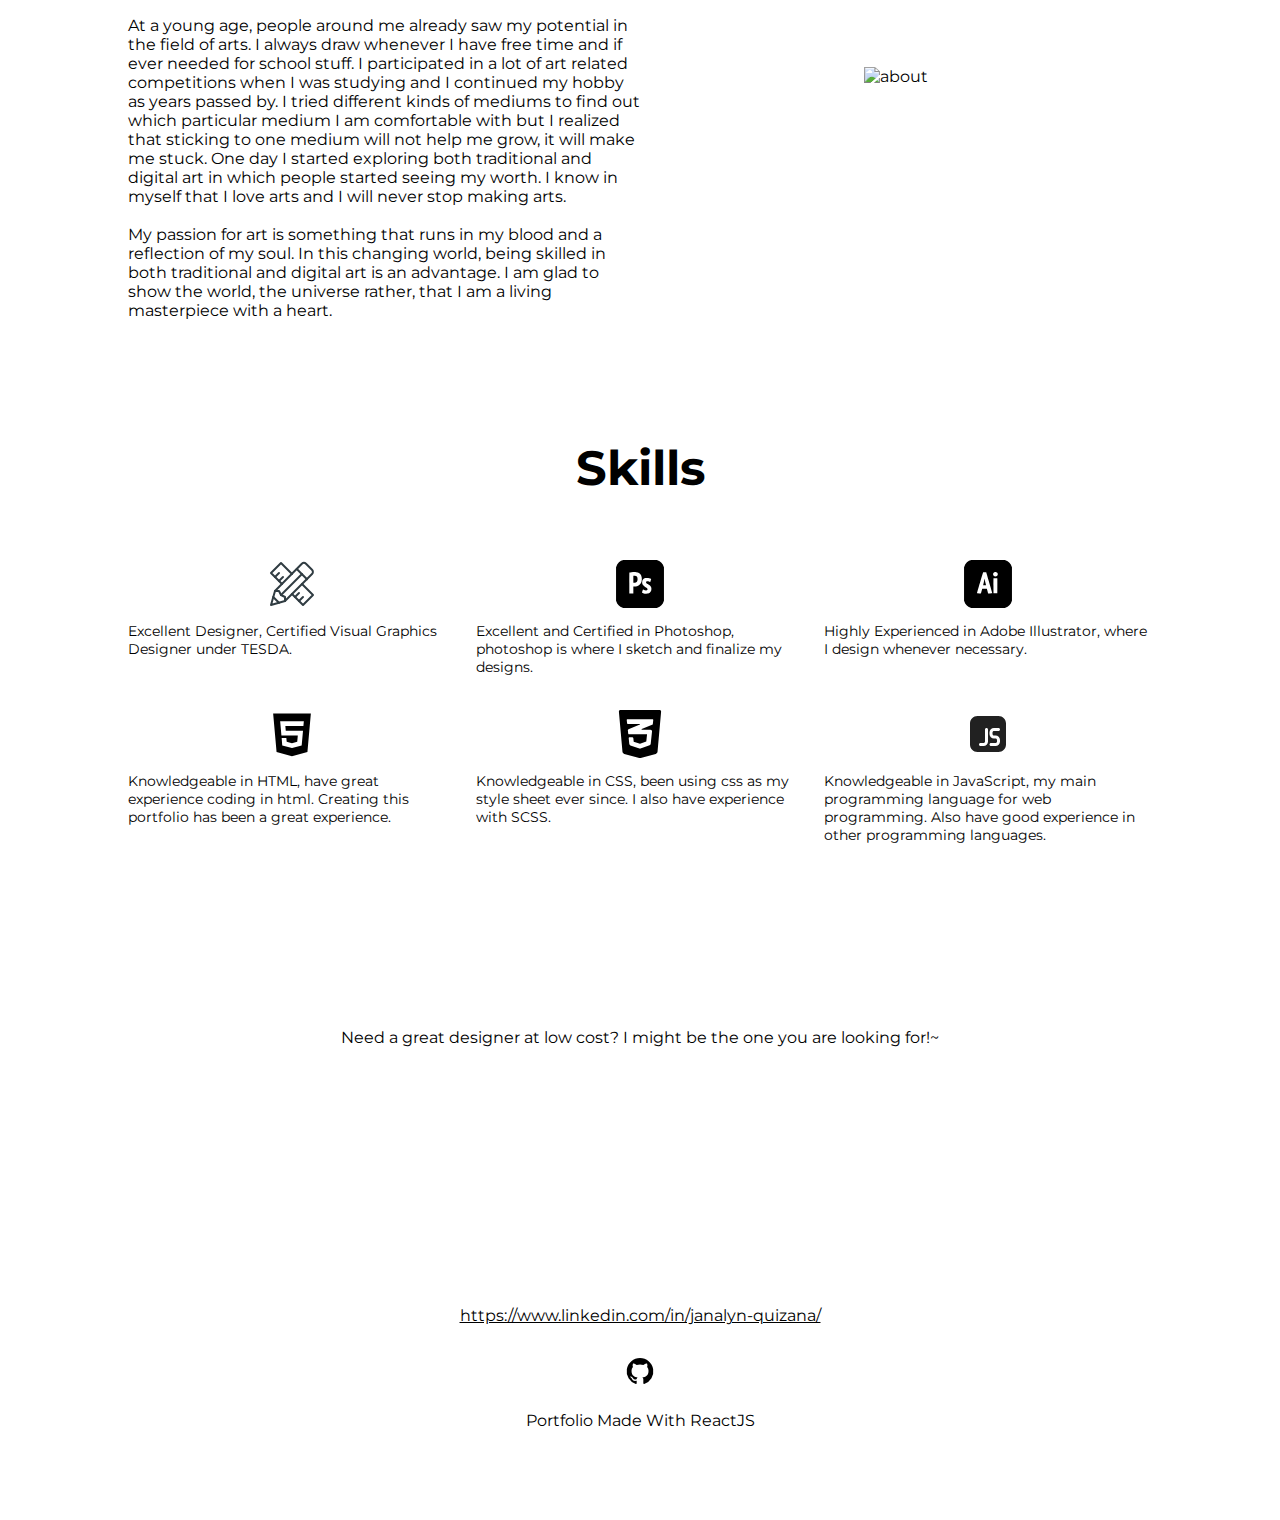
==== commit b50c15d6: "updated about me and introduction" ====
--- a/index.html
+++ b/index.html
@@ -1 +1 @@
-<!DOCTYPE html><html lang="en"><head><meta charSet="utf-8"/><meta http-equiv="x-ua-compatible" content="ie=edge"/><meta name="viewport" content="width=device-width, initial-scale=1, shrink-to-fit=no"/><style data-href="/styles.3db4442d35077a369ccd.css" id="gatsby-global-css">@import url(https://fonts.googleapis.com/css2?family=Montserrat:wght@400;700&family=Open+Sans&display=swap);.card{width:100%;height:250px;overflow:hidden!important;display:flex;align-items:center;justify-content:center;background-size:cover;background-repeat:no-repeat;background-position:50%}.card .content{font-family:Open Sans;text-align:center;padding:10px;opacity:0;transition:all .5s ease-in-out;-webkit-transform:translateY(20px);transform:translateY(20px);cursor:pointer}.card .content h1{font-size:1rem;color:#fff;text-shadow:2px 0 0 #000,0 -2px 0 #000,0 2px 0 #000,-2px 0 0 #000}.card .content p{font-size:10px;color:#fff;margin-bottom:20px}.card .content .btn{background-color:#000;color:#fff;padding:10px;text-decoration:none}.card .content:hover{opacity:1;-webkit-transform:translate(0);transform:translate(0)}.navbar-wrapper{width:80vw;margin-top:10vh;display:flex;align-items:center;justify-content:space-between}.navbar-wrapper .name{font-weight:600}.navbar-wrapper .links-wrapper button{text-decoration:none;padding:10px;font-family:Open Sans;opacity:.6;transition:all .2s ease-in-out;font-size:12px;background-color:transparent;outline:none;border:0;cursor:pointer}.navbar-wrapper .links-wrapper button:hover{opacity:1}.navbar-wrapper .links-wrapper .active{color:#000}.header-wrapper{width:80vw;margin-top:10vh;display:flex;flex-direction:column;align-items:center}.header-wrapper h2{font-size:1rem;text-align:center}@media (min-width:320px) and (max-width:424px){.header-wrapper h2{font-size:14px}}@media (min-width:425px) and (max-width:767px){.header-wrapper h2{font-size:16px}}@media (min-width:768px) and (max-width:1023px){.header-wrapper h2{font-size:16px}}.header-wrapper .heading-wrapper h1{font-size:4rem;text-align:center;line-height:20px}@media (min-width:320px) and (max-width:424px){.header-wrapper .heading-wrapper h1{font-size:1.5rem;line-height:10px}}@media (min-width:425px) and (max-width:767px){.header-wrapper .heading-wrapper h1{font-size:1.5rem;line-height:10px}}@media (min-width:768px) and (max-width:1023px){.header-wrapper .heading-wrapper h1{font-size:2.5rem}}.header-wrapper p{width:50%;text-align:center;overflow:hidden}@media (min-width:320px) and (max-width:424px){.header-wrapper p{font-size:12px;width:100%}}@media (min-width:425px) and (max-width:767px){.header-wrapper p{font-size:12px;width:100%}}@media (min-width:768px) and (max-width:1023px){.header-wrapper p{font-size:14px;width:100%}}.work-wrapper{width:80vw;margin-top:10vh;display:flex;flex-direction:column;align-items:center}.work-wrapper h1{font-size:3rem;line-height:20px}.work-wrapper .grid{display:grid;margin-top:20px;grid-template-columns:repeat(3,1fr);grid-gap:10px}@media (min-width:320px) and (max-width:424px){.work-wrapper .grid{grid-template-columns:1fr}}@media (min-width:425px) and (max-width:767px){.work-wrapper .grid{grid-template-columns:1fr}}@media (min-width:768px) and (max-width:1023px){.work-wrapper .grid{grid-template-columns:1fr 1fr}}.about-section{width:80vw;margin-top:10vh;display:flex;justify-content:space-between}@media (min-width:320px) and (max-width:424px){.about-section{flex-direction:column-reverse}}@media (min-width:425px) and (max-width:767px){.about-section{flex-direction:column-reverse}}@media (min-width:768px) and (max-width:1023px){.about-section{flex-direction:column-reverse;align-items:center}}.about-section .content{width:50%}@media (min-width:320px) and (max-width:424px){.about-section .content{width:100%}}@media (min-width:425px) and (max-width:767px){.about-section .content{width:100%}}@media (min-width:768px) and (max-width:1023px){.about-section .content{width:100%}}.about-section .content h1{font-size:3rem;line-height:20px}@media (min-width:768px) and (max-width:1023px){.about-section .content h1,.about-section .content p{text-align:center}}.about-section .image-wrapper{width:50%;display:flex;align-items:center;justify-content:center;overflow:hidden}@media (min-width:320px) and (max-width:424px){.about-section .image-wrapper{width:100%}}@media (min-width:425px) and (max-width:767px){.about-section .image-wrapper{width:100%}}@media (min-width:768px) and (max-width:1023px){.about-section .image-wrapper{width:100%}}.skills-container{width:80vw;margin-top:10vh;display:flex;flex-direction:column;align-items:center}.skills-container h1{font-size:3rem;line-height:20px}.skills-container .skills-grid{display:grid;grid-template-columns:repeat(3,1fr);margin-top:50px;grid-gap:20px}@media (min-width:320px) and (max-width:424px){.skills-container .skills-grid{grid-template-columns:1fr}}@media (min-width:425px) and (max-width:767px){.skills-container .skills-grid{grid-template-columns:1fr}}@media (min-width:768px) and (max-width:1023px){.skills-container .skills-grid{grid-template-columns:1fr 1fr}}.skills-container .skills-grid .skill{display:flex;flex-direction:column;align-items:center;text-align:left}.skills-container .skills-grid .skill img{height:3rem}.skills-container .skills-grid .skill p{font-size:14px}.promotion-container{width:80vw;margin-top:10vh;display:flex;flex-direction:column;align-items:center;text-align:center}.promotion-container h1{font-size:3rem;line-height:20px}.footer-container{width:80vw;margin-top:10vh;margin-bottom:10vh;display:flex;flex-direction:column;align-items:center}.footer-container h1{font-size:3rem;line-height:20px}.footer-container h2{font-size:1.5rem;overflow:hidden}@media (min-width:320px) and (max-width:424px){.footer-container h2{display:none}}@media (min-width:425px) and (max-width:767px){.footer-container h2{font-size:14px}}@media (min-width:768px) and (max-width:1023px){.footer-container h2{font-size:1.2rem}}.footer-container .email-link{font-size:1.5rem;color:#000}.footer-container .social-icons{margin-top:20px}.footer-container .social-icons img{height:2rem;margin:10px}.footer-container span{margin-top:10px}.footer-container icon{color:red}*{font-family:Montserrat}body{margin:0;padding:0;overflow-y:scroll;overflow-x:hidden}.section{width:100vw;height:auto;overflow:hidden}.container{width:100%;height:100%;display:flex;flex-direction:column;align-items:center;justify-content:center}.primary-btn{margin:10px;padding:10px;background-color:#000;color:#fff;border:0;transition:all .2s ease-in-out;text-decoration:none;cursor:pointer}.primary-btn:hover{-webkit-transform:scale(1.1);transform:scale(1.1)}</style><meta name="generator" content="Gatsby 2.27.0"/><title data-react-helmet="true">EsseFlux | Gatsby Default Starter</title><meta data-react-helmet="true" name="description" content="Kick off your next, great Gatsby project with this default starter. This barebones starter ships with the main Gatsby configuration files you might need."/><meta data-react-helmet="true" property="og:title" content="EsseFlux"/><meta data-react-helmet="true" property="og:description" content="Kick off your next, great Gatsby project with this default starter. This barebones starter ships with the main Gatsby configuration files you might need."/><meta data-react-helmet="true" property="og:type" content="website"/><meta data-react-helmet="true" name="twitter:card" content="summary"/><meta data-react-helmet="true" name="twitter:creator" content="@gatsbyjs"/><meta data-react-helmet="true" name="twitter:title" content="EsseFlux"/><meta data-react-helmet="true" name="twitter:description" content="Kick off your next, great Gatsby project with this default starter. This barebones starter ships with the main Gatsby configuration files you might need."/><link rel="icon" href="/favicon-32x32.png?v=4a9773549091c227cd2eb82ccd9c5e3a" type="image/png"/><link rel="manifest" href="/manifest.webmanifest" crossorigin="anonymous"/><meta name="theme-color" content="#663399"/><link rel="apple-touch-icon" sizes="48x48" href="/icons/icon-48x48.png?v=4a9773549091c227cd2eb82ccd9c5e3a"/><link rel="apple-touch-icon" sizes="72x72" href="/icons/icon-72x72.png?v=4a9773549091c227cd2eb82ccd9c5e3a"/><link rel="apple-touch-icon" sizes="96x96" href="/icons/icon-96x96.png?v=4a9773549091c227cd2eb82ccd9c5e3a"/><link rel="apple-touch-icon" sizes="144x144" href="/icons/icon-144x144.png?v=4a9773549091c227cd2eb82ccd9c5e3a"/><link rel="apple-touch-icon" sizes="192x192" href="/icons/icon-192x192.png?v=4a9773549091c227cd2eb82ccd9c5e3a"/><link rel="apple-touch-icon" sizes="256x256" href="/icons/icon-256x256.png?v=4a9773549091c227cd2eb82ccd9c5e3a"/><link rel="apple-touch-icon" sizes="384x384" href="/icons/icon-384x384.png?v=4a9773549091c227cd2eb82ccd9c5e3a"/><link rel="apple-touch-icon" sizes="512x512" href="/icons/icon-512x512.png?v=4a9773549091c227cd2eb82ccd9c5e3a"/><link as="script" rel="preload" href="/framework-d585a04b7d285a7760d6.js"/><link as="script" rel="preload" href="/component---src-pages-index-js-fbec9e7dde2d452668a1.js"/><link as="script" rel="preload" href="/styles-e9d24b1846c7d6eb9685.js"/><link as="script" rel="preload" href="/app-12c9e0e88999563b9b2b.js"/><link as="script" rel="preload" href="/commons-664bf5ca45e72d0d6379.js"/><link as="script" rel="preload" href="/webpack-runtime-add921d670b6bc2cc59b.js"/><link as="fetch" rel="preload" href="/page-data/index/page-data.json" crossorigin="anonymous"/><link as="fetch" rel="preload" href="/page-data/sq/d/63159454.json" crossorigin="anonymous"/><link as="fetch" rel="preload" href="/page-data/app-data.json" crossorigin="anonymous"/></head><body><div id="___gatsby"><div style="outline:none" tabindex="-1" id="gatsby-focus-wrapper"><div class="section"><div class="container"><div class="navbar-wrapper"><div class="links-wrapper"><button>Work</button><button>About</button><button>Skills</button><button>Contact</button></div></div></div></div><main><div class="section" id="home"><div class="container"><div class="header-wrapper"><h2 class="react-reveal">Hi, I&#x27;m <!-- -->Jana Quizana<!-- --> <span role="img" aria-label="Emoji">👋</span></h2><div class="react-reveal heading-wrapper"><h1>Digital Artist,</h1><h1> <!-- -->Designer</h1><h1> <!-- -->and Marketing</h1></div><p class="react-reveal">Passionate Artist, who loves designing, illustrating and branding! Business gives me the light that I need!</p><a href="https://www.linkedin.com/in/janalyn-quizana/" target="_blank" class="react-reveal primary-btn">CONNECT WITH ME</a></div></div></div><div class="section" id="work"><div class="container"><div class="work-wrapper"><h1 class="react-reveal">Sample Arts</h1><div class="grid"><div class="react-reveal"><div class="card" style="background-image:linear-gradient(to bottom, rgba(245, 246, 252, 0), rgba(0, 0, 0, 0.2)),url(/static/digitalArt1-e05fa67249448bb5a0b1447a17c89b58.jpg)"><div class="content"><h1 class="header">Photoshop Art</h1><p class="text"></p><a href="#" target="_blank" rel="noopener noreferrer" class="btn">Explore</a></div></div></div><div class="react-reveal"><div class="card" style="background-image:linear-gradient(to bottom, rgba(245, 246, 252, 0), rgba(0, 0, 0, 0.2)),url(/static/digitalArt2-329fb9468c24ebff9340585c22598f73.jpg)"><div class="content"><h1 class="header">Photoshop Art</h1><p class="text"></p><a href="#" target="_blank" rel="noopener noreferrer" class="btn">Explore</a></div></div></div><div class="react-reveal"><div class="card" style="background-image:linear-gradient(to bottom, rgba(245, 246, 252, 0), rgba(0, 0, 0, 0.2)),url(/static/digitalArt3-eb38fcd38ee41bd41c12dd10f94a9901.jpg)"><div class="content"><h1 class="header">Photoshop Art</h1><p class="text"></p><a href="#" target="_blank" rel="noopener noreferrer" class="btn">Explore</a></div></div></div><div class="react-reveal"><div class="card" style="background-image:linear-gradient(to bottom, rgba(245, 246, 252, 0), rgba(0, 0, 0, 0.2)),url(/static/digitalArt4-6fa8615112dbcf6ad56fba3cf55c5c0a.jpg)"><div class="content"><h1 class="header">Photoshop Art</h1><p class="text"></p><a href="#" target="_blank" rel="noopener noreferrer" class="btn">Explore</a></div></div></div><div class="react-reveal"><div class="card" style="background-image:linear-gradient(to bottom, rgba(245, 246, 252, 0), rgba(0, 0, 0, 0.2)),url(/static/aiArt1-41cc3c549c1a0ae72863ee656099d136.jpg)"><div class="content"><h1 class="header">Adobe Illustrator Art</h1><p class="text"></p><a href="#" target="_blank" rel="noopener noreferrer" class="btn">Explore</a></div></div></div><div class="react-reveal"><div class="card" style="background-image:linear-gradient(to bottom, rgba(245, 246, 252, 0), rgba(0, 0, 0, 0.2)),url(/static/hdArt1-26f052860951b6a882bd71dd992c6267.png)"><div class="content"><h1 class="header">Hand Drawn Art</h1><p class="text"></p><a href="#" target="_blank" rel="noopener noreferrer" class="btn">Explore</a></div></div></div></div></div></div></div><div class="secion" id="about"><div class="container"><div class="about-section"><div class="content"><h1 class="react-reveal">About Me</h1><p>Passion Paragraph<br/><br/>Experience Paragraph<br/><br/>Summary of Passion and Experience Paragraph</p></div><div class="image-wrapper"><img src="https://images.unsplash.com/photo-1519713958759-6254243c4a53?ixid=MXwxMjA3fDB8MHxwaG90by1wYWdlfHx8fGVufDB8fHw%3D&amp;ixlib=rb-1.2.1&amp;auto=format&amp;fit=crop&amp;w=334&amp;q=80" alt="about"/></div></div></div></div><div class="section" id="skills"><div class="container"><div class="skills-container"><h1>Skills</h1><div class="skills-grid"><div class="skill"><img src="[data-uri]" alt="css"/><p>Excellent Designer, Certified in Visual Graphics Design NC III course under TESDA.</p></div><div class="skill"><img src="[data-uri]" alt="css"/><p>Excellent and Certified in Photoshop, photoshop is where I sketch and finalize my designs.</p></div><div class="skill"><img src="[data-uri]" alt="css"/><p>Highly Experienced in Adobe Illustrator, where I design whenever necessary.</p></div><div class="skill"><img src="[data-uri]" alt="css"/><p>Knowledgeable in HTML, have great experience coding in html. Creating this portfolio has been a great experience.</p></div><div class="skill"><img src="[data-uri]" alt="css"/><p>Knowledgeable in CSS, been using css as my style sheet ever since. I also have experience with SCSS.</p></div><div class="skill"><img src="[data-uri]" alt="css"/><p>Knowledgeable in JavaScript, my main programming language for web programming. Also have good experience in other programming languages.</p></div></div></div></div></div><div class="section"><div class="container"><div class="promotion-container"><h1 class="react-reveal"></h1><p>Need a great designer at low cost? I might be the one you are looking for!~</p></div></div></div><div class="section" id="contact"><div class="container"><div class="footer-container"><h1 class="react-reveal">Contact</h1><h2 class="react-reveal">Let&#x27;s make Business Better!</h2><a class="email-link" href="mailto:https://www.linkedin.com/in/janalyn-quizana/">https://www.linkedin.com/in/janalyn-quizana/</a><div class="social-icons"><a href="https://github.com/esseflux" target="_blank" rel="noopener noreferrer"><img src="[data-uri]" alt="icons"/></a></div><span>Portfolio Made With ReactJS</span></div></div></div></main></div><div id="gatsby-announcer" style="position:absolute;top:0;width:1px;height:1px;padding:0;overflow:hidden;clip:rect(0, 0, 0, 0);white-space:nowrap;border:0" aria-live="assertive" aria-atomic="true"></div></div><script id="gatsby-script-loader">/*<![CDATA[*/window.pagePath="/";/*]]>*/</script><script id="gatsby-chunk-mapping">/*<![CDATA[*/window.___chunkMapping={"polyfill":["/polyfill-5acc46d2c6294ee52fa0.js"],"app":["/app-12c9e0e88999563b9b2b.js"],"component---src-pages-404-js":["/component---src-pages-404-js-9c04155390b493ad90ef.js"],"component---src-pages-index-js":["/component---src-pages-index-js-fbec9e7dde2d452668a1.js"]};/*]]>*/</script><script src="/polyfill-5acc46d2c6294ee52fa0.js" nomodule=""></script><script src="/webpack-runtime-add921d670b6bc2cc59b.js" async=""></script><script src="/commons-664bf5ca45e72d0d6379.js" async=""></script><script src="/app-12c9e0e88999563b9b2b.js" async=""></script><script src="/styles-e9d24b1846c7d6eb9685.js" async=""></script><script src="/component---src-pages-index-js-fbec9e7dde2d452668a1.js" async=""></script><script src="/framework-d585a04b7d285a7760d6.js" async=""></script></body></html>+<!DOCTYPE html><html lang="en"><head><meta charSet="utf-8"/><meta http-equiv="x-ua-compatible" content="ie=edge"/><meta name="viewport" content="width=device-width, initial-scale=1, shrink-to-fit=no"/><style data-href="/styles.462bc55285924bd7fe24.css" id="gatsby-global-css">@import url(https://fonts.googleapis.com/css2?family=Montserrat:wght@400;700&family=Open+Sans&display=swap);.card{width:100%;height:250px;overflow:hidden!important;display:flex;align-items:center;justify-content:center;background-size:cover;background-repeat:no-repeat;background-position:50%}.card .content{font-family:Open Sans;text-align:center;padding:10px;opacity:0;transition:all .5s ease-in-out;-webkit-transform:translateY(20px);transform:translateY(20px);cursor:pointer}.card .content h1{font-size:1rem;color:#fff;text-shadow:2px 0 0 #000,0 -2px 0 #000,0 2px 0 #000,-2px 0 0 #000}.card .content p{font-size:10px;color:#fff;margin-bottom:20px}.card .content .btn{background-color:#000;color:#fff;padding:10px;text-decoration:none}.card .content:hover{opacity:1;-webkit-transform:translate(0);transform:translate(0)}.navbar-wrapper{width:80vw;margin-top:10vh;display:flex;align-items:center;justify-content:space-between}.navbar-wrapper .name{font-weight:600}.navbar-wrapper .links-wrapper button{text-decoration:none;padding:10px;font-family:Open Sans;opacity:.6;transition:all .2s ease-in-out;font-size:12px;background-color:transparent;outline:none;border:0;cursor:pointer}.navbar-wrapper .links-wrapper button:hover{opacity:1}.navbar-wrapper .links-wrapper .active{color:#000}.header-wrapper{width:80vw;margin-top:10vh;display:flex;flex-direction:column;align-items:center}.header-wrapper h2{font-size:1rem;text-align:center}@media (min-width:320px) and (max-width:424px){.header-wrapper h2{font-size:14px}}@media (min-width:425px) and (max-width:767px){.header-wrapper h2{font-size:16px}}@media (min-width:768px) and (max-width:1023px){.header-wrapper h2{font-size:16px}}.header-wrapper .heading-wrapper h1{font-size:4rem;text-align:center;line-height:20px}@media (min-width:320px) and (max-width:424px){.header-wrapper .heading-wrapper h1{font-size:1.5rem;line-height:10px}}@media (min-width:425px) and (max-width:767px){.header-wrapper .heading-wrapper h1{font-size:1.5rem;line-height:10px}}@media (min-width:768px) and (max-width:1023px){.header-wrapper .heading-wrapper h1{font-size:2.5rem}}.header-wrapper p{width:50%;text-align:center;overflow:hidden}@media (min-width:320px) and (max-width:424px){.header-wrapper p{font-size:12px;width:100%}}@media (min-width:425px) and (max-width:767px){.header-wrapper p{font-size:12px;width:100%}}@media (min-width:768px) and (max-width:1023px){.header-wrapper p{font-size:14px;width:100%}}.work-wrapper{width:80vw;margin-top:10vh;display:flex;flex-direction:column;align-items:center}.work-wrapper h1{font-size:3rem;line-height:20px}.work-wrapper .grid{display:grid;margin-top:20px;grid-template-columns:repeat(3,1fr);grid-gap:10px}@media (min-width:320px) and (max-width:424px){.work-wrapper .grid{grid-template-columns:1fr}}@media (min-width:425px) and (max-width:767px){.work-wrapper .grid{grid-template-columns:1fr}}@media (min-width:768px) and (max-width:1023px){.work-wrapper .grid{grid-template-columns:1fr 1fr}}.about-section{width:80vw;margin-top:10vh;display:flex;justify-content:space-between}@media (min-width:320px) and (max-width:424px){.about-section{flex-direction:column-reverse}}@media (min-width:425px) and (max-width:767px){.about-section{flex-direction:column-reverse}}@media (min-width:768px) and (max-width:1023px){.about-section{flex-direction:column-reverse;align-items:center}}.about-section .content{width:50%}@media (min-width:320px) and (max-width:424px){.about-section .content{width:100%}}@media (min-width:425px) and (max-width:767px){.about-section .content{width:100%}}@media (min-width:768px) and (max-width:1023px){.about-section .content{width:100%}}.about-section .content h1{font-size:3rem;line-height:20px}@media (min-width:768px) and (max-width:1023px){.about-section .content h1,.about-section .content p{text-align:center}}.about-section .image-wrapper{width:50%;display:flex;align-items:center;justify-content:center;overflow:hidden}@media (min-width:320px) and (max-width:424px){.about-section .image-wrapper{width:100%}}@media (min-width:425px) and (max-width:767px){.about-section .image-wrapper{width:100%}}@media (min-width:768px) and (max-width:1023px){.about-section .image-wrapper{width:100%}}.skills-container{width:80vw;margin-top:10vh;display:flex;flex-direction:column;align-items:center}.skills-container h1{font-size:3rem;line-height:20px}.skills-container .skills-grid{display:grid;grid-template-columns:repeat(3,1fr);margin-top:50px;grid-gap:20px}@media (min-width:320px) and (max-width:424px){.skills-container .skills-grid{grid-template-columns:1fr}}@media (min-width:425px) and (max-width:767px){.skills-container .skills-grid{grid-template-columns:1fr}}@media (min-width:768px) and (max-width:1023px){.skills-container .skills-grid{grid-template-columns:1fr 1fr}}.skills-container .skills-grid .skill{display:flex;flex-direction:column;align-items:center;text-align:left}.skills-container .skills-grid .skill img{height:3rem}.skills-container .skills-grid .skill p{font-size:14px}.promotion-container{width:80vw;margin-top:10vh;display:flex;flex-direction:column;align-items:center;text-align:center}.promotion-container h1{font-size:3rem;line-height:20px}.footer-container{width:80vw;margin-top:10vh;margin-bottom:10vh;display:flex;flex-direction:column;align-items:center}.footer-container h1{font-size:3rem;line-height:20px}.footer-container h2{font-size:1.5rem;overflow:hidden}@media (min-width:320px) and (max-width:424px){.footer-container h2{display:none}}@media (min-width:425px) and (max-width:767px){.footer-container h2{font-size:14px}}@media (min-width:768px) and (max-width:1023px){.footer-container h2{font-size:1.2rem}}.footer-container .email-link{font-size:100%;color:#000}.footer-container .social-icons{margin-top:20px}.footer-container .social-icons img{height:2rem;margin:10px}.footer-container span{margin-top:10px}.footer-container icon{color:red}*{font-family:Montserrat}body{margin:0;padding:0;overflow-y:scroll;overflow-x:hidden}.section{width:100vw;height:auto;overflow:hidden}.container{width:100%;height:100%;display:flex;flex-direction:column;align-items:center;justify-content:center}.primary-btn{margin:10px;padding:10px;background-color:#000;color:#fff;border:0;transition:all .2s ease-in-out;text-decoration:none;cursor:pointer}.primary-btn:hover{-webkit-transform:scale(1.1);transform:scale(1.1)}</style><meta name="generator" content="Gatsby 2.27.0"/><title data-react-helmet="true">EsseFlux | Gatsby Default Starter</title><meta data-react-helmet="true" name="description" content="Kick off your next, great Gatsby project with this default starter. This barebones starter ships with the main Gatsby configuration files you might need."/><meta data-react-helmet="true" property="og:title" content="EsseFlux"/><meta data-react-helmet="true" property="og:description" content="Kick off your next, great Gatsby project with this default starter. This barebones starter ships with the main Gatsby configuration files you might need."/><meta data-react-helmet="true" property="og:type" content="website"/><meta data-react-helmet="true" name="twitter:card" content="summary"/><meta data-react-helmet="true" name="twitter:creator" content="@gatsbyjs"/><meta data-react-helmet="true" name="twitter:title" content="EsseFlux"/><meta data-react-helmet="true" name="twitter:description" content="Kick off your next, great Gatsby project with this default starter. This barebones starter ships with the main Gatsby configuration files you might need."/><link rel="icon" href="/favicon-32x32.png?v=4a9773549091c227cd2eb82ccd9c5e3a" type="image/png"/><link rel="manifest" href="/manifest.webmanifest" crossorigin="anonymous"/><meta name="theme-color" content="#663399"/><link rel="apple-touch-icon" sizes="48x48" href="/icons/icon-48x48.png?v=4a9773549091c227cd2eb82ccd9c5e3a"/><link rel="apple-touch-icon" sizes="72x72" href="/icons/icon-72x72.png?v=4a9773549091c227cd2eb82ccd9c5e3a"/><link rel="apple-touch-icon" sizes="96x96" href="/icons/icon-96x96.png?v=4a9773549091c227cd2eb82ccd9c5e3a"/><link rel="apple-touch-icon" sizes="144x144" href="/icons/icon-144x144.png?v=4a9773549091c227cd2eb82ccd9c5e3a"/><link rel="apple-touch-icon" sizes="192x192" href="/icons/icon-192x192.png?v=4a9773549091c227cd2eb82ccd9c5e3a"/><link rel="apple-touch-icon" sizes="256x256" href="/icons/icon-256x256.png?v=4a9773549091c227cd2eb82ccd9c5e3a"/><link rel="apple-touch-icon" sizes="384x384" href="/icons/icon-384x384.png?v=4a9773549091c227cd2eb82ccd9c5e3a"/><link rel="apple-touch-icon" sizes="512x512" href="/icons/icon-512x512.png?v=4a9773549091c227cd2eb82ccd9c5e3a"/><link as="script" rel="preload" href="/framework-d585a04b7d285a7760d6.js"/><link as="script" rel="preload" href="/component---src-pages-index-js-e07fc02ab63fdd9e8ffa.js"/><link as="script" rel="preload" href="/styles-e9d24b1846c7d6eb9685.js"/><link as="script" rel="preload" href="/app-12c9e0e88999563b9b2b.js"/><link as="script" rel="preload" href="/commons-664bf5ca45e72d0d6379.js"/><link as="script" rel="preload" href="/webpack-runtime-28fd9408db02aed1c26c.js"/><link as="fetch" rel="preload" href="/page-data/index/page-data.json" crossorigin="anonymous"/><link as="fetch" rel="preload" href="/page-data/sq/d/63159454.json" crossorigin="anonymous"/><link as="fetch" rel="preload" href="/page-data/app-data.json" crossorigin="anonymous"/></head><body><div id="___gatsby"><div style="outline:none" tabindex="-1" id="gatsby-focus-wrapper"><div class="section"><div class="container"><div class="navbar-wrapper"><div class="links-wrapper"><button>Work</button><button>About</button><button>Skills</button><button>Contact</button></div></div></div></div><main><div class="section" id="home"><div class="container"><div class="header-wrapper"><h2 class="react-reveal">Hi, I&#x27;m <!-- -->Jana<!-- --> <span role="img" aria-label="Emoji">👋</span></h2><div class="react-reveal heading-wrapper"><h1>Digital Artist,</h1><h1> <!-- -->Graphic Desiner</h1><h1> <!-- -->and a Marketer</h1></div><p class="react-reveal"><span role="img" aria-label="Emoji">⭐</span>I love creating masterpiece out of different mediums and technology <span role="img" aria-label="Emoji">⭐</span></p><a href="https://www.linkedin.com/in/janalyn-quizana/" target="_blank" class="react-reveal primary-btn">CONNECT WITH ME</a></div></div></div><div class="section" id="work"><div class="container"><div class="work-wrapper"><h1 class="react-reveal">Sample Arts</h1><div class="grid"><div class="react-reveal"><div class="card" style="background-image:linear-gradient(to bottom, rgba(245, 246, 252, 0), rgba(0, 0, 0, 0.2)),url(/static/digitalArt1-e05fa67249448bb5a0b1447a17c89b58.jpg)"><div class="content"><h1 class="header">Photoshop Art</h1><p class="text"></p></div></div></div><div class="react-reveal"><div class="card" style="background-image:linear-gradient(to bottom, rgba(245, 246, 252, 0), rgba(0, 0, 0, 0.2)),url(/static/digitalArt2-329fb9468c24ebff9340585c22598f73.jpg)"><div class="content"><h1 class="header">Photoshop Art</h1><p class="text"></p></div></div></div><div class="react-reveal"><div class="card" style="background-image:linear-gradient(to bottom, rgba(245, 246, 252, 0), rgba(0, 0, 0, 0.2)),url(/static/digitalArt3-eb38fcd38ee41bd41c12dd10f94a9901.jpg)"><div class="content"><h1 class="header">Photoshop Art</h1><p class="text"></p></div></div></div><div class="react-reveal"><div class="card" style="background-image:linear-gradient(to bottom, rgba(245, 246, 252, 0), rgba(0, 0, 0, 0.2)),url(/static/digitalArt4-6fa8615112dbcf6ad56fba3cf55c5c0a.jpg)"><div class="content"><h1 class="header">Photoshop Art</h1><p class="text"></p></div></div></div><div class="react-reveal"><div class="card" style="background-image:linear-gradient(to bottom, rgba(245, 246, 252, 0), rgba(0, 0, 0, 0.2)),url(/static/aiArt1-41cc3c549c1a0ae72863ee656099d136.jpg)"><div class="content"><h1 class="header">Adobe Illustrator Art</h1><p class="text"></p></div></div></div><div class="react-reveal"><div class="card" style="background-image:linear-gradient(to bottom, rgba(245, 246, 252, 0), rgba(0, 0, 0, 0.2)),url(/static/hdArt1-26f052860951b6a882bd71dd992c6267.png)"><div class="content"><h1 class="header">Hand Drawn Art</h1><p class="text"></p></div></div></div></div></div></div></div><div class="secion" id="about"><div class="container"><div class="about-section"><div class="content"><h1 class="react-reveal">About Me</h1><p>I&#x27;m a freelance graphics designer and I already created logos, covers, video presentations, and posters for clients. I did commissions and made sure that my clients are satisfied with my works. Seeing my clients happy is a motivation to continue my journey in making arts and design. <br/><br/>At a young age, people around me already saw my potential in the field of arts. I always draw whenever I have free time and if ever needed for school stuff. I participated in a lot of art related competitions when I was studying and I continued my hobby as years passed by. I tried different kinds of mediums to find out which particular medium I am comfortable with but I realized that sticking to one medium will not help me grow, it will make me stuck. One day I started exploring both traditional and digital art in which people started seeing my worth. I know in myself that I love arts and I will never stop making arts.<br/><br/>My passion for art is something that runs in my blood and a reflection of my soul. In this changing world, being skilled in both traditional and digital art is an advantage. I am glad to show the world, the universe rather, that I am a living masterpiece with a heart. </p></div><div class="image-wrapper"><img src="https://image.shutterstock.com/image-vector/beautiful-hipster-fashion-style-graphic-260nw-180503726.jpg" alt="about"/></div></div></div></div><div class="section" id="skills"><div class="container"><div class="skills-container"><h1>Skills</h1><div class="skills-grid"><div class="skill"><img src="[data-uri]" alt="css"/><p>Excellent Designer, Certified Visual Graphics Designer under TESDA.</p></div><div class="skill"><img src="[data-uri]" alt="css"/><p>Excellent and Certified in Photoshop, photoshop is where I sketch and finalize my designs.</p></div><div class="skill"><img src="[data-uri]" alt="css"/><p>Highly Experienced in Adobe Illustrator, where I design whenever necessary.</p></div><div class="skill"><img src="[data-uri]" alt="css"/><p>Knowledgeable in HTML, have great experience coding in html. Creating this portfolio has been a great experience.</p></div><div class="skill"><img src="[data-uri]" alt="css"/><p>Knowledgeable in CSS, been using css as my style sheet ever since. I also have experience with SCSS.</p></div><div class="skill"><img src="[data-uri]" alt="css"/><p>Knowledgeable in JavaScript, my main programming language for web programming. Also have good experience in other programming languages.</p></div></div></div></div></div><div class="section"><div class="container"><div class="promotion-container"><h1 class="react-reveal"></h1><p>Need a great designer at low cost? I might be the one you are looking for!~</p></div></div></div><div class="section" id="contact"><div class="container"><div class="footer-container"><h1 class="react-reveal">Contact</h1><h2 class="react-reveal">Let&#x27;s make Business Better!</h2><a class="email-link" href="mailto:https://www.linkedin.com/in/janalyn-quizana/">https://www.linkedin.com/in/janalyn-quizana/</a><div class="social-icons"><a href="https://github.com/esseflux" target="_blank" rel="noopener noreferrer"><img src="[data-uri]" alt="icons"/></a></div><span>Portfolio Made With ReactJS</span></div></div></div></main></div><div id="gatsby-announcer" style="position:absolute;top:0;width:1px;height:1px;padding:0;overflow:hidden;clip:rect(0, 0, 0, 0);white-space:nowrap;border:0" aria-live="assertive" aria-atomic="true"></div></div><script id="gatsby-script-loader">/*<![CDATA[*/window.pagePath="/";/*]]>*/</script><script id="gatsby-chunk-mapping">/*<![CDATA[*/window.___chunkMapping={"polyfill":["/polyfill-5acc46d2c6294ee52fa0.js"],"app":["/app-12c9e0e88999563b9b2b.js"],"component---src-pages-404-js":["/component---src-pages-404-js-9c04155390b493ad90ef.js"],"component---src-pages-index-js":["/component---src-pages-index-js-e07fc02ab63fdd9e8ffa.js"]};/*]]>*/</script><script src="/polyfill-5acc46d2c6294ee52fa0.js" nomodule=""></script><script src="/webpack-runtime-28fd9408db02aed1c26c.js" async=""></script><script src="/commons-664bf5ca45e72d0d6379.js" async=""></script><script src="/app-12c9e0e88999563b9b2b.js" async=""></script><script src="/styles-e9d24b1846c7d6eb9685.js" async=""></script><script src="/component---src-pages-index-js-e07fc02ab63fdd9e8ffa.js" async=""></script><script src="/framework-d585a04b7d285a7760d6.js" async=""></script></body></html>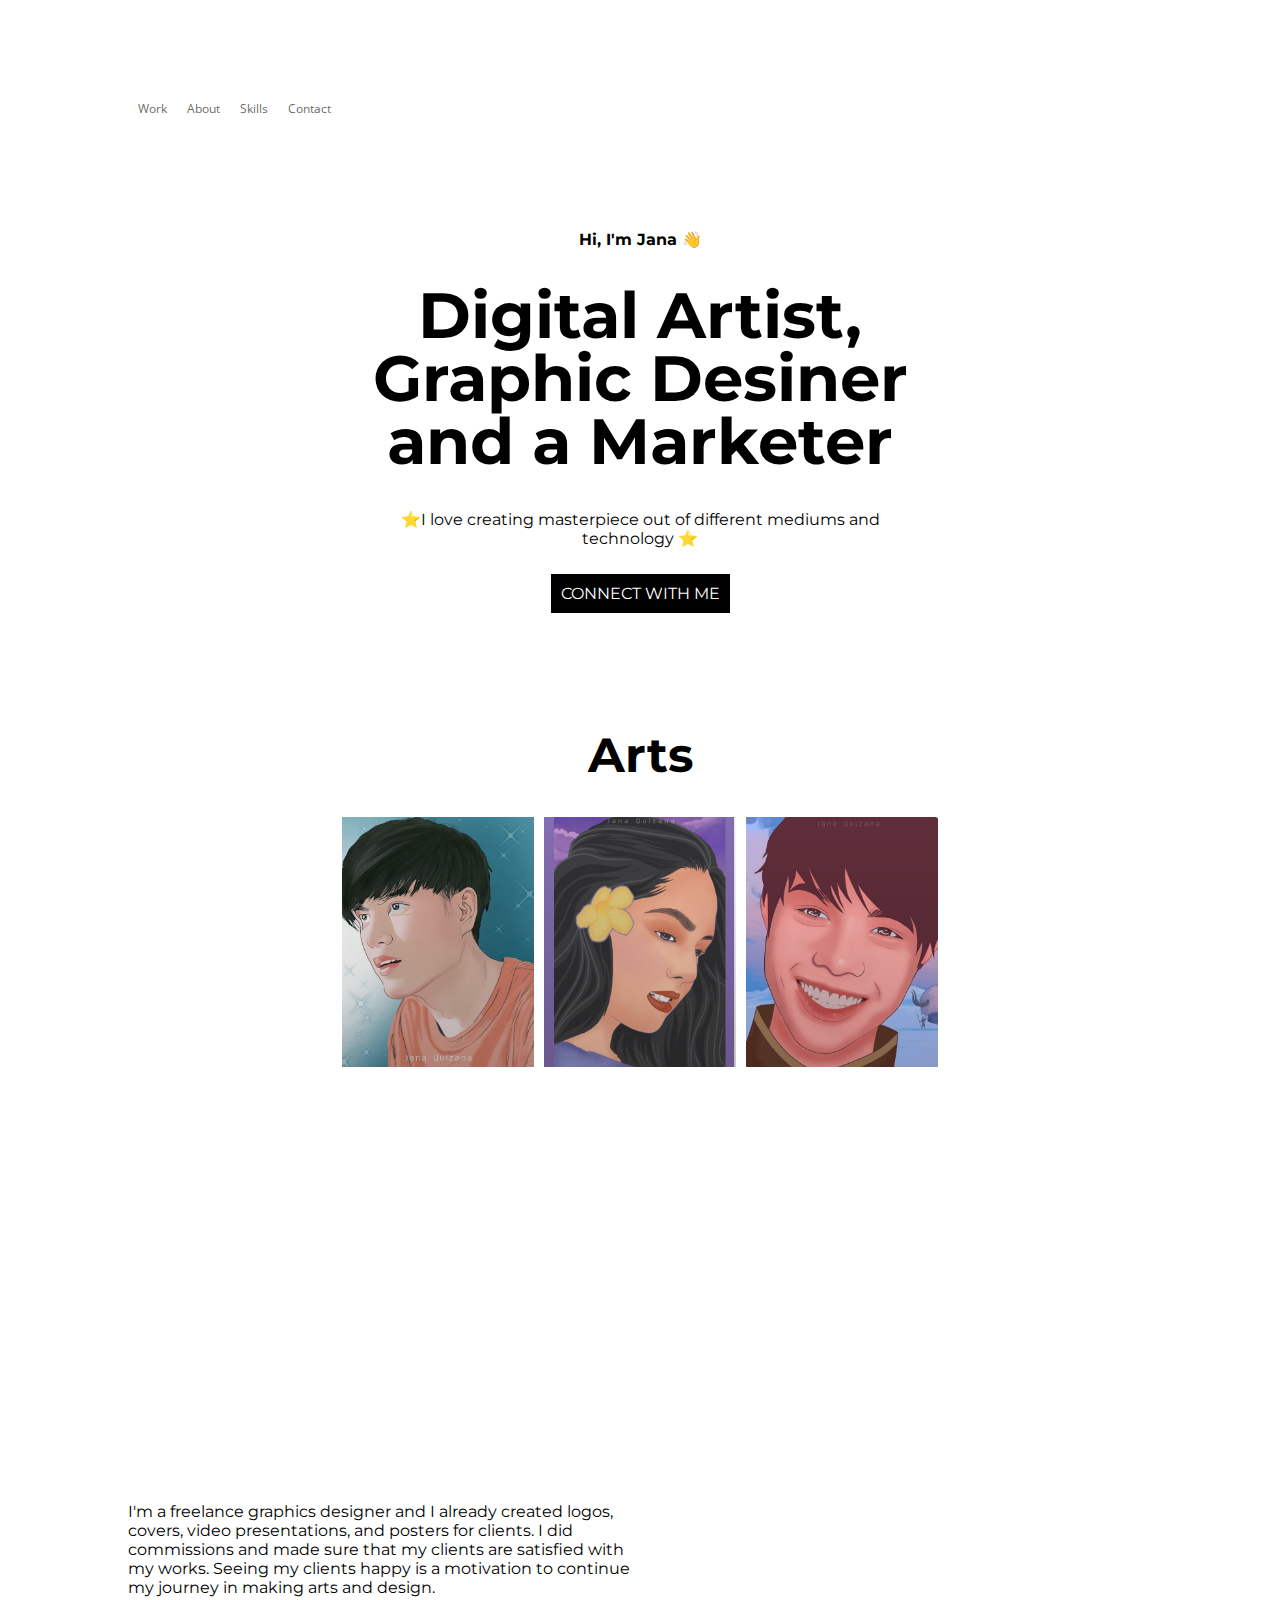
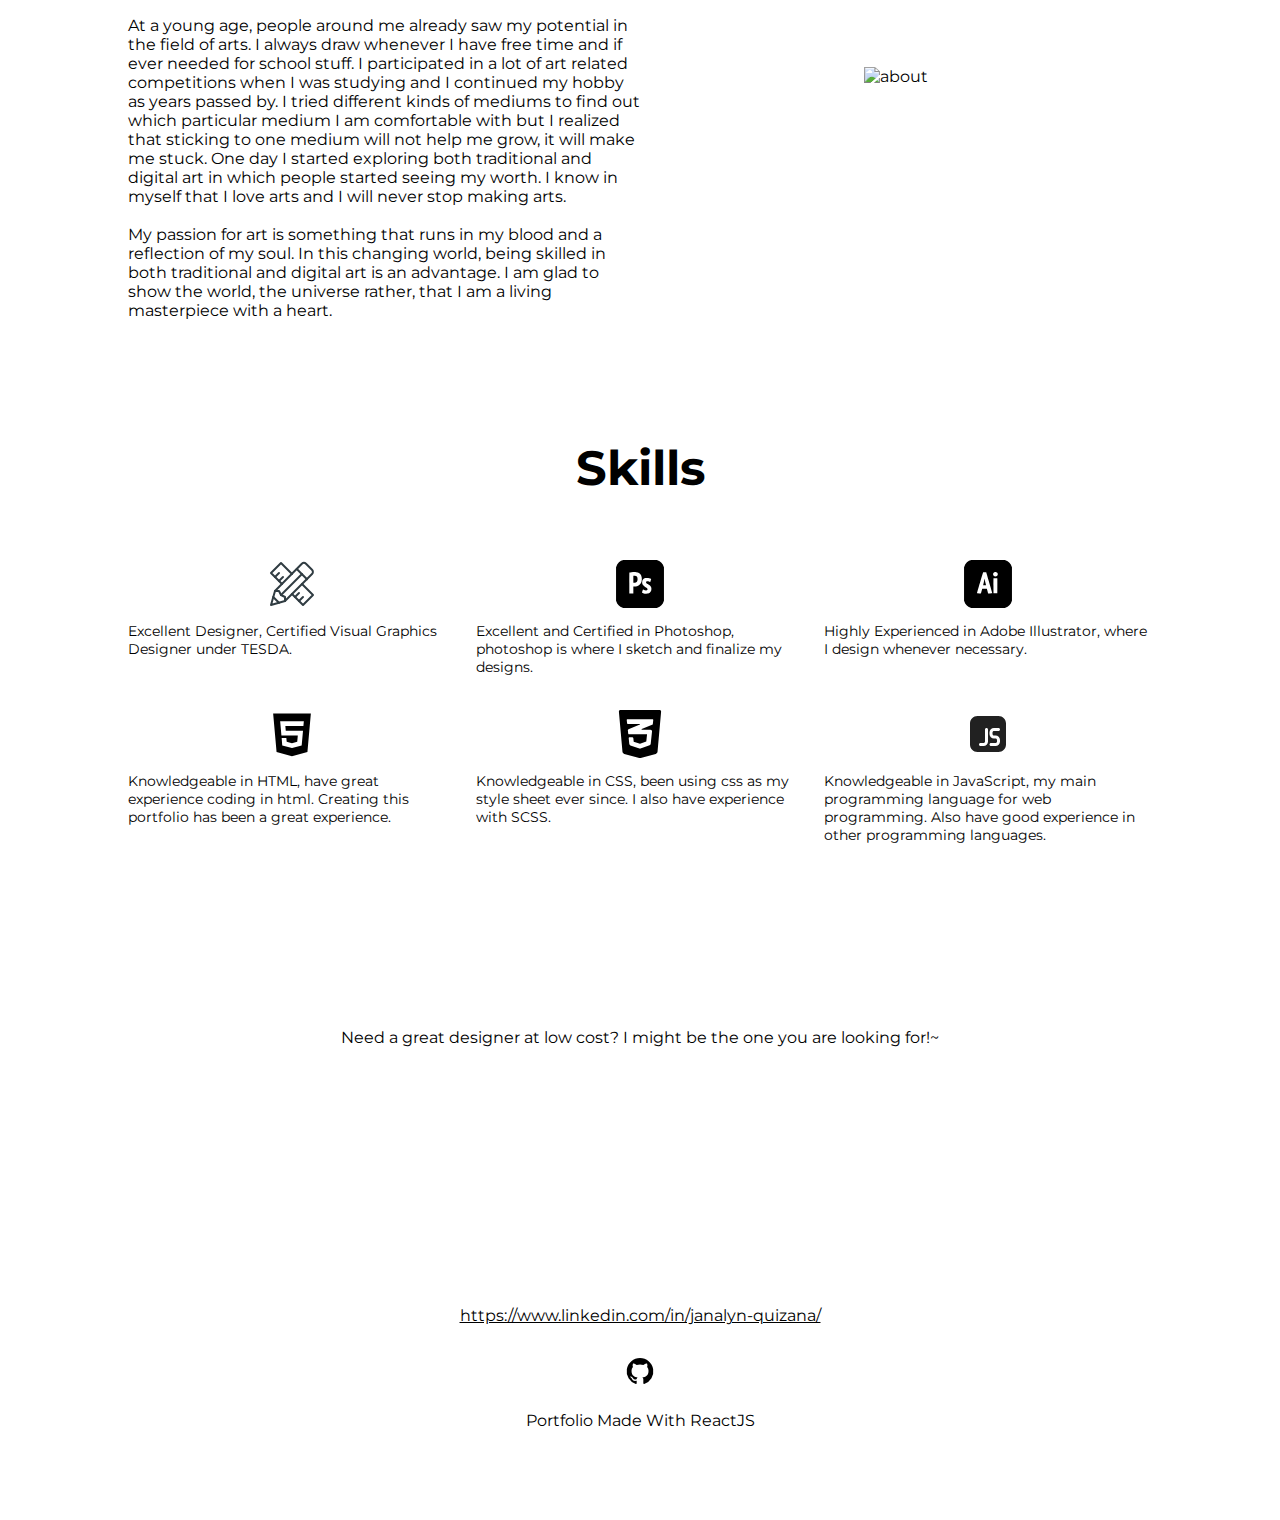
==== commit 2570e16a: "changed sample arts to Arts" ====
--- a/index.html
+++ b/index.html
@@ -1 +1 @@
-<!DOCTYPE html><html lang="en"><head><meta charSet="utf-8"/><meta http-equiv="x-ua-compatible" content="ie=edge"/><meta name="viewport" content="width=device-width, initial-scale=1, shrink-to-fit=no"/><style data-href="/styles.462bc55285924bd7fe24.css" id="gatsby-global-css">@import url(https://fonts.googleapis.com/css2?family=Montserrat:wght@400;700&family=Open+Sans&display=swap);.card{width:100%;height:250px;overflow:hidden!important;display:flex;align-items:center;justify-content:center;background-size:cover;background-repeat:no-repeat;background-position:50%}.card .content{font-family:Open Sans;text-align:center;padding:10px;opacity:0;transition:all .5s ease-in-out;-webkit-transform:translateY(20px);transform:translateY(20px);cursor:pointer}.card .content h1{font-size:1rem;color:#fff;text-shadow:2px 0 0 #000,0 -2px 0 #000,0 2px 0 #000,-2px 0 0 #000}.card .content p{font-size:10px;color:#fff;margin-bottom:20px}.card .content .btn{background-color:#000;color:#fff;padding:10px;text-decoration:none}.card .content:hover{opacity:1;-webkit-transform:translate(0);transform:translate(0)}.navbar-wrapper{width:80vw;margin-top:10vh;display:flex;align-items:center;justify-content:space-between}.navbar-wrapper .name{font-weight:600}.navbar-wrapper .links-wrapper button{text-decoration:none;padding:10px;font-family:Open Sans;opacity:.6;transition:all .2s ease-in-out;font-size:12px;background-color:transparent;outline:none;border:0;cursor:pointer}.navbar-wrapper .links-wrapper button:hover{opacity:1}.navbar-wrapper .links-wrapper .active{color:#000}.header-wrapper{width:80vw;margin-top:10vh;display:flex;flex-direction:column;align-items:center}.header-wrapper h2{font-size:1rem;text-align:center}@media (min-width:320px) and (max-width:424px){.header-wrapper h2{font-size:14px}}@media (min-width:425px) and (max-width:767px){.header-wrapper h2{font-size:16px}}@media (min-width:768px) and (max-width:1023px){.header-wrapper h2{font-size:16px}}.header-wrapper .heading-wrapper h1{font-size:4rem;text-align:center;line-height:20px}@media (min-width:320px) and (max-width:424px){.header-wrapper .heading-wrapper h1{font-size:1.5rem;line-height:10px}}@media (min-width:425px) and (max-width:767px){.header-wrapper .heading-wrapper h1{font-size:1.5rem;line-height:10px}}@media (min-width:768px) and (max-width:1023px){.header-wrapper .heading-wrapper h1{font-size:2.5rem}}.header-wrapper p{width:50%;text-align:center;overflow:hidden}@media (min-width:320px) and (max-width:424px){.header-wrapper p{font-size:12px;width:100%}}@media (min-width:425px) and (max-width:767px){.header-wrapper p{font-size:12px;width:100%}}@media (min-width:768px) and (max-width:1023px){.header-wrapper p{font-size:14px;width:100%}}.work-wrapper{width:80vw;margin-top:10vh;display:flex;flex-direction:column;align-items:center}.work-wrapper h1{font-size:3rem;line-height:20px}.work-wrapper .grid{display:grid;margin-top:20px;grid-template-columns:repeat(3,1fr);grid-gap:10px}@media (min-width:320px) and (max-width:424px){.work-wrapper .grid{grid-template-columns:1fr}}@media (min-width:425px) and (max-width:767px){.work-wrapper .grid{grid-template-columns:1fr}}@media (min-width:768px) and (max-width:1023px){.work-wrapper .grid{grid-template-columns:1fr 1fr}}.about-section{width:80vw;margin-top:10vh;display:flex;justify-content:space-between}@media (min-width:320px) and (max-width:424px){.about-section{flex-direction:column-reverse}}@media (min-width:425px) and (max-width:767px){.about-section{flex-direction:column-reverse}}@media (min-width:768px) and (max-width:1023px){.about-section{flex-direction:column-reverse;align-items:center}}.about-section .content{width:50%}@media (min-width:320px) and (max-width:424px){.about-section .content{width:100%}}@media (min-width:425px) and (max-width:767px){.about-section .content{width:100%}}@media (min-width:768px) and (max-width:1023px){.about-section .content{width:100%}}.about-section .content h1{font-size:3rem;line-height:20px}@media (min-width:768px) and (max-width:1023px){.about-section .content h1,.about-section .content p{text-align:center}}.about-section .image-wrapper{width:50%;display:flex;align-items:center;justify-content:center;overflow:hidden}@media (min-width:320px) and (max-width:424px){.about-section .image-wrapper{width:100%}}@media (min-width:425px) and (max-width:767px){.about-section .image-wrapper{width:100%}}@media (min-width:768px) and (max-width:1023px){.about-section .image-wrapper{width:100%}}.skills-container{width:80vw;margin-top:10vh;display:flex;flex-direction:column;align-items:center}.skills-container h1{font-size:3rem;line-height:20px}.skills-container .skills-grid{display:grid;grid-template-columns:repeat(3,1fr);margin-top:50px;grid-gap:20px}@media (min-width:320px) and (max-width:424px){.skills-container .skills-grid{grid-template-columns:1fr}}@media (min-width:425px) and (max-width:767px){.skills-container .skills-grid{grid-template-columns:1fr}}@media (min-width:768px) and (max-width:1023px){.skills-container .skills-grid{grid-template-columns:1fr 1fr}}.skills-container .skills-grid .skill{display:flex;flex-direction:column;align-items:center;text-align:left}.skills-container .skills-grid .skill img{height:3rem}.skills-container .skills-grid .skill p{font-size:14px}.promotion-container{width:80vw;margin-top:10vh;display:flex;flex-direction:column;align-items:center;text-align:center}.promotion-container h1{font-size:3rem;line-height:20px}.footer-container{width:80vw;margin-top:10vh;margin-bottom:10vh;display:flex;flex-direction:column;align-items:center}.footer-container h1{font-size:3rem;line-height:20px}.footer-container h2{font-size:1.5rem;overflow:hidden}@media (min-width:320px) and (max-width:424px){.footer-container h2{display:none}}@media (min-width:425px) and (max-width:767px){.footer-container h2{font-size:14px}}@media (min-width:768px) and (max-width:1023px){.footer-container h2{font-size:1.2rem}}.footer-container .email-link{font-size:100%;color:#000}.footer-container .social-icons{margin-top:20px}.footer-container .social-icons img{height:2rem;margin:10px}.footer-container span{margin-top:10px}.footer-container icon{color:red}*{font-family:Montserrat}body{margin:0;padding:0;overflow-y:scroll;overflow-x:hidden}.section{width:100vw;height:auto;overflow:hidden}.container{width:100%;height:100%;display:flex;flex-direction:column;align-items:center;justify-content:center}.primary-btn{margin:10px;padding:10px;background-color:#000;color:#fff;border:0;transition:all .2s ease-in-out;text-decoration:none;cursor:pointer}.primary-btn:hover{-webkit-transform:scale(1.1);transform:scale(1.1)}</style><meta name="generator" content="Gatsby 2.27.0"/><title data-react-helmet="true">EsseFlux | Gatsby Default Starter</title><meta data-react-helmet="true" name="description" content="Kick off your next, great Gatsby project with this default starter. This barebones starter ships with the main Gatsby configuration files you might need."/><meta data-react-helmet="true" property="og:title" content="EsseFlux"/><meta data-react-helmet="true" property="og:description" content="Kick off your next, great Gatsby project with this default starter. This barebones starter ships with the main Gatsby configuration files you might need."/><meta data-react-helmet="true" property="og:type" content="website"/><meta data-react-helmet="true" name="twitter:card" content="summary"/><meta data-react-helmet="true" name="twitter:creator" content="@gatsbyjs"/><meta data-react-helmet="true" name="twitter:title" content="EsseFlux"/><meta data-react-helmet="true" name="twitter:description" content="Kick off your next, great Gatsby project with this default starter. This barebones starter ships with the main Gatsby configuration files you might need."/><link rel="icon" href="/favicon-32x32.png?v=4a9773549091c227cd2eb82ccd9c5e3a" type="image/png"/><link rel="manifest" href="/manifest.webmanifest" crossorigin="anonymous"/><meta name="theme-color" content="#663399"/><link rel="apple-touch-icon" sizes="48x48" href="/icons/icon-48x48.png?v=4a9773549091c227cd2eb82ccd9c5e3a"/><link rel="apple-touch-icon" sizes="72x72" href="/icons/icon-72x72.png?v=4a9773549091c227cd2eb82ccd9c5e3a"/><link rel="apple-touch-icon" sizes="96x96" href="/icons/icon-96x96.png?v=4a9773549091c227cd2eb82ccd9c5e3a"/><link rel="apple-touch-icon" sizes="144x144" href="/icons/icon-144x144.png?v=4a9773549091c227cd2eb82ccd9c5e3a"/><link rel="apple-touch-icon" sizes="192x192" href="/icons/icon-192x192.png?v=4a9773549091c227cd2eb82ccd9c5e3a"/><link rel="apple-touch-icon" sizes="256x256" href="/icons/icon-256x256.png?v=4a9773549091c227cd2eb82ccd9c5e3a"/><link rel="apple-touch-icon" sizes="384x384" href="/icons/icon-384x384.png?v=4a9773549091c227cd2eb82ccd9c5e3a"/><link rel="apple-touch-icon" sizes="512x512" href="/icons/icon-512x512.png?v=4a9773549091c227cd2eb82ccd9c5e3a"/><link as="script" rel="preload" href="/framework-d585a04b7d285a7760d6.js"/><link as="script" rel="preload" href="/component---src-pages-index-js-e07fc02ab63fdd9e8ffa.js"/><link as="script" rel="preload" href="/styles-e9d24b1846c7d6eb9685.js"/><link as="script" rel="preload" href="/app-12c9e0e88999563b9b2b.js"/><link as="script" rel="preload" href="/commons-664bf5ca45e72d0d6379.js"/><link as="script" rel="preload" href="/webpack-runtime-28fd9408db02aed1c26c.js"/><link as="fetch" rel="preload" href="/page-data/index/page-data.json" crossorigin="anonymous"/><link as="fetch" rel="preload" href="/page-data/sq/d/63159454.json" crossorigin="anonymous"/><link as="fetch" rel="preload" href="/page-data/app-data.json" crossorigin="anonymous"/></head><body><div id="___gatsby"><div style="outline:none" tabindex="-1" id="gatsby-focus-wrapper"><div class="section"><div class="container"><div class="navbar-wrapper"><div class="links-wrapper"><button>Work</button><button>About</button><button>Skills</button><button>Contact</button></div></div></div></div><main><div class="section" id="home"><div class="container"><div class="header-wrapper"><h2 class="react-reveal">Hi, I&#x27;m <!-- -->Jana<!-- --> <span role="img" aria-label="Emoji">👋</span></h2><div class="react-reveal heading-wrapper"><h1>Digital Artist,</h1><h1> <!-- -->Graphic Desiner</h1><h1> <!-- -->and a Marketer</h1></div><p class="react-reveal"><span role="img" aria-label="Emoji">⭐</span>I love creating masterpiece out of different mediums and technology <span role="img" aria-label="Emoji">⭐</span></p><a href="https://www.linkedin.com/in/janalyn-quizana/" target="_blank" class="react-reveal primary-btn">CONNECT WITH ME</a></div></div></div><div class="section" id="work"><div class="container"><div class="work-wrapper"><h1 class="react-reveal">Sample Arts</h1><div class="grid"><div class="react-reveal"><div class="card" style="background-image:linear-gradient(to bottom, rgba(245, 246, 252, 0), rgba(0, 0, 0, 0.2)),url(/static/digitalArt1-e05fa67249448bb5a0b1447a17c89b58.jpg)"><div class="content"><h1 class="header">Photoshop Art</h1><p class="text"></p></div></div></div><div class="react-reveal"><div class="card" style="background-image:linear-gradient(to bottom, rgba(245, 246, 252, 0), rgba(0, 0, 0, 0.2)),url(/static/digitalArt2-329fb9468c24ebff9340585c22598f73.jpg)"><div class="content"><h1 class="header">Photoshop Art</h1><p class="text"></p></div></div></div><div class="react-reveal"><div class="card" style="background-image:linear-gradient(to bottom, rgba(245, 246, 252, 0), rgba(0, 0, 0, 0.2)),url(/static/digitalArt3-eb38fcd38ee41bd41c12dd10f94a9901.jpg)"><div class="content"><h1 class="header">Photoshop Art</h1><p class="text"></p></div></div></div><div class="react-reveal"><div class="card" style="background-image:linear-gradient(to bottom, rgba(245, 246, 252, 0), rgba(0, 0, 0, 0.2)),url(/static/digitalArt4-6fa8615112dbcf6ad56fba3cf55c5c0a.jpg)"><div class="content"><h1 class="header">Photoshop Art</h1><p class="text"></p></div></div></div><div class="react-reveal"><div class="card" style="background-image:linear-gradient(to bottom, rgba(245, 246, 252, 0), rgba(0, 0, 0, 0.2)),url(/static/aiArt1-41cc3c549c1a0ae72863ee656099d136.jpg)"><div class="content"><h1 class="header">Adobe Illustrator Art</h1><p class="text"></p></div></div></div><div class="react-reveal"><div class="card" style="background-image:linear-gradient(to bottom, rgba(245, 246, 252, 0), rgba(0, 0, 0, 0.2)),url(/static/hdArt1-26f052860951b6a882bd71dd992c6267.png)"><div class="content"><h1 class="header">Hand Drawn Art</h1><p class="text"></p></div></div></div></div></div></div></div><div class="secion" id="about"><div class="container"><div class="about-section"><div class="content"><h1 class="react-reveal">About Me</h1><p>I&#x27;m a freelance graphics designer and I already created logos, covers, video presentations, and posters for clients. I did commissions and made sure that my clients are satisfied with my works. Seeing my clients happy is a motivation to continue my journey in making arts and design. <br/><br/>At a young age, people around me already saw my potential in the field of arts. I always draw whenever I have free time and if ever needed for school stuff. I participated in a lot of art related competitions when I was studying and I continued my hobby as years passed by. I tried different kinds of mediums to find out which particular medium I am comfortable with but I realized that sticking to one medium will not help me grow, it will make me stuck. One day I started exploring both traditional and digital art in which people started seeing my worth. I know in myself that I love arts and I will never stop making arts.<br/><br/>My passion for art is something that runs in my blood and a reflection of my soul. In this changing world, being skilled in both traditional and digital art is an advantage. I am glad to show the world, the universe rather, that I am a living masterpiece with a heart. </p></div><div class="image-wrapper"><img src="https://image.shutterstock.com/image-vector/beautiful-hipster-fashion-style-graphic-260nw-180503726.jpg" alt="about"/></div></div></div></div><div class="section" id="skills"><div class="container"><div class="skills-container"><h1>Skills</h1><div class="skills-grid"><div class="skill"><img src="[data-uri]" alt="css"/><p>Excellent Designer, Certified Visual Graphics Designer under TESDA.</p></div><div class="skill"><img src="[data-uri]" alt="css"/><p>Excellent and Certified in Photoshop, photoshop is where I sketch and finalize my designs.</p></div><div class="skill"><img src="[data-uri]" alt="css"/><p>Highly Experienced in Adobe Illustrator, where I design whenever necessary.</p></div><div class="skill"><img src="[data-uri]" alt="css"/><p>Knowledgeable in HTML, have great experience coding in html. Creating this portfolio has been a great experience.</p></div><div class="skill"><img src="[data-uri]" alt="css"/><p>Knowledgeable in CSS, been using css as my style sheet ever since. I also have experience with SCSS.</p></div><div class="skill"><img src="[data-uri]" alt="css"/><p>Knowledgeable in JavaScript, my main programming language for web programming. Also have good experience in other programming languages.</p></div></div></div></div></div><div class="section"><div class="container"><div class="promotion-container"><h1 class="react-reveal"></h1><p>Need a great designer at low cost? I might be the one you are looking for!~</p></div></div></div><div class="section" id="contact"><div class="container"><div class="footer-container"><h1 class="react-reveal">Contact</h1><h2 class="react-reveal">Let&#x27;s make Business Better!</h2><a class="email-link" href="mailto:https://www.linkedin.com/in/janalyn-quizana/">https://www.linkedin.com/in/janalyn-quizana/</a><div class="social-icons"><a href="https://github.com/esseflux" target="_blank" rel="noopener noreferrer"><img src="[data-uri]" alt="icons"/></a></div><span>Portfolio Made With ReactJS</span></div></div></div></main></div><div id="gatsby-announcer" style="position:absolute;top:0;width:1px;height:1px;padding:0;overflow:hidden;clip:rect(0, 0, 0, 0);white-space:nowrap;border:0" aria-live="assertive" aria-atomic="true"></div></div><script id="gatsby-script-loader">/*<![CDATA[*/window.pagePath="/";/*]]>*/</script><script id="gatsby-chunk-mapping">/*<![CDATA[*/window.___chunkMapping={"polyfill":["/polyfill-5acc46d2c6294ee52fa0.js"],"app":["/app-12c9e0e88999563b9b2b.js"],"component---src-pages-404-js":["/component---src-pages-404-js-9c04155390b493ad90ef.js"],"component---src-pages-index-js":["/component---src-pages-index-js-e07fc02ab63fdd9e8ffa.js"]};/*]]>*/</script><script src="/polyfill-5acc46d2c6294ee52fa0.js" nomodule=""></script><script src="/webpack-runtime-28fd9408db02aed1c26c.js" async=""></script><script src="/commons-664bf5ca45e72d0d6379.js" async=""></script><script src="/app-12c9e0e88999563b9b2b.js" async=""></script><script src="/styles-e9d24b1846c7d6eb9685.js" async=""></script><script src="/component---src-pages-index-js-e07fc02ab63fdd9e8ffa.js" async=""></script><script src="/framework-d585a04b7d285a7760d6.js" async=""></script></body></html>+<!DOCTYPE html><html lang="en"><head><meta charSet="utf-8"/><meta http-equiv="x-ua-compatible" content="ie=edge"/><meta name="viewport" content="width=device-width, initial-scale=1, shrink-to-fit=no"/><style data-href="/styles.462bc55285924bd7fe24.css" id="gatsby-global-css">@import url(https://fonts.googleapis.com/css2?family=Montserrat:wght@400;700&family=Open+Sans&display=swap);.card{width:100%;height:250px;overflow:hidden!important;display:flex;align-items:center;justify-content:center;background-size:cover;background-repeat:no-repeat;background-position:50%}.card .content{font-family:Open Sans;text-align:center;padding:10px;opacity:0;transition:all .5s ease-in-out;-webkit-transform:translateY(20px);transform:translateY(20px);cursor:pointer}.card .content h1{font-size:1rem;color:#fff;text-shadow:2px 0 0 #000,0 -2px 0 #000,0 2px 0 #000,-2px 0 0 #000}.card .content p{font-size:10px;color:#fff;margin-bottom:20px}.card .content .btn{background-color:#000;color:#fff;padding:10px;text-decoration:none}.card .content:hover{opacity:1;-webkit-transform:translate(0);transform:translate(0)}.navbar-wrapper{width:80vw;margin-top:10vh;display:flex;align-items:center;justify-content:space-between}.navbar-wrapper .name{font-weight:600}.navbar-wrapper .links-wrapper button{text-decoration:none;padding:10px;font-family:Open Sans;opacity:.6;transition:all .2s ease-in-out;font-size:12px;background-color:transparent;outline:none;border:0;cursor:pointer}.navbar-wrapper .links-wrapper button:hover{opacity:1}.navbar-wrapper .links-wrapper .active{color:#000}.header-wrapper{width:80vw;margin-top:10vh;display:flex;flex-direction:column;align-items:center}.header-wrapper h2{font-size:1rem;text-align:center}@media (min-width:320px) and (max-width:424px){.header-wrapper h2{font-size:14px}}@media (min-width:425px) and (max-width:767px){.header-wrapper h2{font-size:16px}}@media (min-width:768px) and (max-width:1023px){.header-wrapper h2{font-size:16px}}.header-wrapper .heading-wrapper h1{font-size:4rem;text-align:center;line-height:20px}@media (min-width:320px) and (max-width:424px){.header-wrapper .heading-wrapper h1{font-size:1.5rem;line-height:10px}}@media (min-width:425px) and (max-width:767px){.header-wrapper .heading-wrapper h1{font-size:1.5rem;line-height:10px}}@media (min-width:768px) and (max-width:1023px){.header-wrapper .heading-wrapper h1{font-size:2.5rem}}.header-wrapper p{width:50%;text-align:center;overflow:hidden}@media (min-width:320px) and (max-width:424px){.header-wrapper p{font-size:12px;width:100%}}@media (min-width:425px) and (max-width:767px){.header-wrapper p{font-size:12px;width:100%}}@media (min-width:768px) and (max-width:1023px){.header-wrapper p{font-size:14px;width:100%}}.work-wrapper{width:80vw;margin-top:10vh;display:flex;flex-direction:column;align-items:center}.work-wrapper h1{font-size:3rem;line-height:20px}.work-wrapper .grid{display:grid;margin-top:20px;grid-template-columns:repeat(3,1fr);grid-gap:10px}@media (min-width:320px) and (max-width:424px){.work-wrapper .grid{grid-template-columns:1fr}}@media (min-width:425px) and (max-width:767px){.work-wrapper .grid{grid-template-columns:1fr}}@media (min-width:768px) and (max-width:1023px){.work-wrapper .grid{grid-template-columns:1fr 1fr}}.about-section{width:80vw;margin-top:10vh;display:flex;justify-content:space-between}@media (min-width:320px) and (max-width:424px){.about-section{flex-direction:column-reverse}}@media (min-width:425px) and (max-width:767px){.about-section{flex-direction:column-reverse}}@media (min-width:768px) and (max-width:1023px){.about-section{flex-direction:column-reverse;align-items:center}}.about-section .content{width:50%}@media (min-width:320px) and (max-width:424px){.about-section .content{width:100%}}@media (min-width:425px) and (max-width:767px){.about-section .content{width:100%}}@media (min-width:768px) and (max-width:1023px){.about-section .content{width:100%}}.about-section .content h1{font-size:3rem;line-height:20px}@media (min-width:768px) and (max-width:1023px){.about-section .content h1,.about-section .content p{text-align:center}}.about-section .image-wrapper{width:50%;display:flex;align-items:center;justify-content:center;overflow:hidden}@media (min-width:320px) and (max-width:424px){.about-section .image-wrapper{width:100%}}@media (min-width:425px) and (max-width:767px){.about-section .image-wrapper{width:100%}}@media (min-width:768px) and (max-width:1023px){.about-section .image-wrapper{width:100%}}.skills-container{width:80vw;margin-top:10vh;display:flex;flex-direction:column;align-items:center}.skills-container h1{font-size:3rem;line-height:20px}.skills-container .skills-grid{display:grid;grid-template-columns:repeat(3,1fr);margin-top:50px;grid-gap:20px}@media (min-width:320px) and (max-width:424px){.skills-container .skills-grid{grid-template-columns:1fr}}@media (min-width:425px) and (max-width:767px){.skills-container .skills-grid{grid-template-columns:1fr}}@media (min-width:768px) and (max-width:1023px){.skills-container .skills-grid{grid-template-columns:1fr 1fr}}.skills-container .skills-grid .skill{display:flex;flex-direction:column;align-items:center;text-align:left}.skills-container .skills-grid .skill img{height:3rem}.skills-container .skills-grid .skill p{font-size:14px}.promotion-container{width:80vw;margin-top:10vh;display:flex;flex-direction:column;align-items:center;text-align:center}.promotion-container h1{font-size:3rem;line-height:20px}.footer-container{width:80vw;margin-top:10vh;margin-bottom:10vh;display:flex;flex-direction:column;align-items:center}.footer-container h1{font-size:3rem;line-height:20px}.footer-container h2{font-size:1.5rem;overflow:hidden}@media (min-width:320px) and (max-width:424px){.footer-container h2{display:none}}@media (min-width:425px) and (max-width:767px){.footer-container h2{font-size:14px}}@media (min-width:768px) and (max-width:1023px){.footer-container h2{font-size:1.2rem}}.footer-container .email-link{font-size:100%;color:#000}.footer-container .social-icons{margin-top:20px}.footer-container .social-icons img{height:2rem;margin:10px}.footer-container span{margin-top:10px}.footer-container icon{color:red}*{font-family:Montserrat}body{margin:0;padding:0;overflow-y:scroll;overflow-x:hidden}.section{width:100vw;height:auto;overflow:hidden}.container{width:100%;height:100%;display:flex;flex-direction:column;align-items:center;justify-content:center}.primary-btn{margin:10px;padding:10px;background-color:#000;color:#fff;border:0;transition:all .2s ease-in-out;text-decoration:none;cursor:pointer}.primary-btn:hover{-webkit-transform:scale(1.1);transform:scale(1.1)}</style><meta name="generator" content="Gatsby 2.27.0"/><title data-react-helmet="true">EsseFlux | Gatsby Default Starter</title><meta data-react-helmet="true" name="description" content="Kick off your next, great Gatsby project with this default starter. This barebones starter ships with the main Gatsby configuration files you might need."/><meta data-react-helmet="true" property="og:title" content="EsseFlux"/><meta data-react-helmet="true" property="og:description" content="Kick off your next, great Gatsby project with this default starter. This barebones starter ships with the main Gatsby configuration files you might need."/><meta data-react-helmet="true" property="og:type" content="website"/><meta data-react-helmet="true" name="twitter:card" content="summary"/><meta data-react-helmet="true" name="twitter:creator" content="@gatsbyjs"/><meta data-react-helmet="true" name="twitter:title" content="EsseFlux"/><meta data-react-helmet="true" name="twitter:description" content="Kick off your next, great Gatsby project with this default starter. This barebones starter ships with the main Gatsby configuration files you might need."/><link rel="icon" href="/favicon-32x32.png?v=4a9773549091c227cd2eb82ccd9c5e3a" type="image/png"/><link rel="manifest" href="/manifest.webmanifest" crossorigin="anonymous"/><meta name="theme-color" content="#663399"/><link rel="apple-touch-icon" sizes="48x48" href="/icons/icon-48x48.png?v=4a9773549091c227cd2eb82ccd9c5e3a"/><link rel="apple-touch-icon" sizes="72x72" href="/icons/icon-72x72.png?v=4a9773549091c227cd2eb82ccd9c5e3a"/><link rel="apple-touch-icon" sizes="96x96" href="/icons/icon-96x96.png?v=4a9773549091c227cd2eb82ccd9c5e3a"/><link rel="apple-touch-icon" sizes="144x144" href="/icons/icon-144x144.png?v=4a9773549091c227cd2eb82ccd9c5e3a"/><link rel="apple-touch-icon" sizes="192x192" href="/icons/icon-192x192.png?v=4a9773549091c227cd2eb82ccd9c5e3a"/><link rel="apple-touch-icon" sizes="256x256" href="/icons/icon-256x256.png?v=4a9773549091c227cd2eb82ccd9c5e3a"/><link rel="apple-touch-icon" sizes="384x384" href="/icons/icon-384x384.png?v=4a9773549091c227cd2eb82ccd9c5e3a"/><link rel="apple-touch-icon" sizes="512x512" href="/icons/icon-512x512.png?v=4a9773549091c227cd2eb82ccd9c5e3a"/><link as="script" rel="preload" href="/framework-d585a04b7d285a7760d6.js"/><link as="script" rel="preload" href="/component---src-pages-index-js-2dd0b4af34b77d9e6be0.js"/><link as="script" rel="preload" href="/styles-e9d24b1846c7d6eb9685.js"/><link as="script" rel="preload" href="/app-12c9e0e88999563b9b2b.js"/><link as="script" rel="preload" href="/commons-664bf5ca45e72d0d6379.js"/><link as="script" rel="preload" href="/webpack-runtime-69ca02d3dbbe9a02ffa8.js"/><link as="fetch" rel="preload" href="/page-data/index/page-data.json" crossorigin="anonymous"/><link as="fetch" rel="preload" href="/page-data/sq/d/63159454.json" crossorigin="anonymous"/><link as="fetch" rel="preload" href="/page-data/app-data.json" crossorigin="anonymous"/></head><body><div id="___gatsby"><div style="outline:none" tabindex="-1" id="gatsby-focus-wrapper"><div class="section"><div class="container"><div class="navbar-wrapper"><div class="links-wrapper"><button>Work</button><button>About</button><button>Skills</button><button>Contact</button></div></div></div></div><main><div class="section" id="home"><div class="container"><div class="header-wrapper"><h2 class="react-reveal">Hi, I&#x27;m <!-- -->Jana<!-- --> <span role="img" aria-label="Emoji">👋</span></h2><div class="react-reveal heading-wrapper"><h1>Digital Artist,</h1><h1> <!-- -->Graphic Desiner</h1><h1> <!-- -->and a Marketer</h1></div><p class="react-reveal"><span role="img" aria-label="Emoji">⭐</span>I love creating masterpiece out of different mediums and technology <span role="img" aria-label="Emoji">⭐</span></p><a href="https://www.linkedin.com/in/janalyn-quizana/" target="_blank" class="react-reveal primary-btn">CONNECT WITH ME</a></div></div></div><div class="section" id="work"><div class="container"><div class="work-wrapper"><h1 class="react-reveal">Arts</h1><div class="grid"><div class="react-reveal"><div class="card" style="background-image:linear-gradient(to bottom, rgba(245, 246, 252, 0), rgba(0, 0, 0, 0.2)),url(/static/digitalArt1-e05fa67249448bb5a0b1447a17c89b58.jpg)"><div class="content"><h1 class="header">Photoshop Art</h1><p class="text"></p></div></div></div><div class="react-reveal"><div class="card" style="background-image:linear-gradient(to bottom, rgba(245, 246, 252, 0), rgba(0, 0, 0, 0.2)),url(/static/digitalArt2-329fb9468c24ebff9340585c22598f73.jpg)"><div class="content"><h1 class="header">Photoshop Art</h1><p class="text"></p></div></div></div><div class="react-reveal"><div class="card" style="background-image:linear-gradient(to bottom, rgba(245, 246, 252, 0), rgba(0, 0, 0, 0.2)),url(/static/digitalArt3-eb38fcd38ee41bd41c12dd10f94a9901.jpg)"><div class="content"><h1 class="header">Photoshop Art</h1><p class="text"></p></div></div></div><div class="react-reveal"><div class="card" style="background-image:linear-gradient(to bottom, rgba(245, 246, 252, 0), rgba(0, 0, 0, 0.2)),url(/static/digitalArt4-6fa8615112dbcf6ad56fba3cf55c5c0a.jpg)"><div class="content"><h1 class="header">Photoshop Art</h1><p class="text"></p></div></div></div><div class="react-reveal"><div class="card" style="background-image:linear-gradient(to bottom, rgba(245, 246, 252, 0), rgba(0, 0, 0, 0.2)),url(/static/aiArt1-41cc3c549c1a0ae72863ee656099d136.jpg)"><div class="content"><h1 class="header">Adobe Illustrator Art</h1><p class="text"></p></div></div></div><div class="react-reveal"><div class="card" style="background-image:linear-gradient(to bottom, rgba(245, 246, 252, 0), rgba(0, 0, 0, 0.2)),url(/static/hdArt1-26f052860951b6a882bd71dd992c6267.png)"><div class="content"><h1 class="header">Hand Drawn Art</h1><p class="text"></p></div></div></div></div></div></div></div><div class="secion" id="about"><div class="container"><div class="about-section"><div class="content"><h1 class="react-reveal">About Me</h1><p>I&#x27;m a freelance graphics designer and I already created logos, covers, video presentations, and posters for clients. I did commissions and made sure that my clients are satisfied with my works. Seeing my clients happy is a motivation to continue my journey in making arts and design. <br/><br/>At a young age, people around me already saw my potential in the field of arts. I always draw whenever I have free time and if ever needed for school stuff. I participated in a lot of art related competitions when I was studying and I continued my hobby as years passed by. I tried different kinds of mediums to find out which particular medium I am comfortable with but I realized that sticking to one medium will not help me grow, it will make me stuck. One day I started exploring both traditional and digital art in which people started seeing my worth. I know in myself that I love arts and I will never stop making arts.<br/><br/>My passion for art is something that runs in my blood and a reflection of my soul. In this changing world, being skilled in both traditional and digital art is an advantage. I am glad to show the world, the universe rather, that I am a living masterpiece with a heart. </p></div><div class="image-wrapper"><img src="https://image.shutterstock.com/image-vector/beautiful-hipster-fashion-style-graphic-260nw-180503726.jpg" alt="about"/></div></div></div></div><div class="section" id="skills"><div class="container"><div class="skills-container"><h1>Skills</h1><div class="skills-grid"><div class="skill"><img src="[data-uri]" alt="css"/><p>Excellent Designer, Certified Visual Graphics Designer under TESDA.</p></div><div class="skill"><img src="[data-uri]" alt="css"/><p>Excellent and Certified in Photoshop, photoshop is where I sketch and finalize my designs.</p></div><div class="skill"><img src="[data-uri]" alt="css"/><p>Highly Experienced in Adobe Illustrator, where I design whenever necessary.</p></div><div class="skill"><img src="[data-uri]" alt="css"/><p>Knowledgeable in HTML, have great experience coding in html. Creating this portfolio has been a great experience.</p></div><div class="skill"><img src="[data-uri]" alt="css"/><p>Knowledgeable in CSS, been using css as my style sheet ever since. I also have experience with SCSS.</p></div><div class="skill"><img src="[data-uri]" alt="css"/><p>Knowledgeable in JavaScript, my main programming language for web programming. Also have good experience in other programming languages.</p></div></div></div></div></div><div class="section"><div class="container"><div class="promotion-container"><h1 class="react-reveal"></h1><p>Need a great designer at low cost? I might be the one you are looking for!~</p></div></div></div><div class="section" id="contact"><div class="container"><div class="footer-container"><h1 class="react-reveal">Contact</h1><h2 class="react-reveal">Let&#x27;s make Business Better!</h2><a class="email-link" href="mailto:https://www.linkedin.com/in/janalyn-quizana/">https://www.linkedin.com/in/janalyn-quizana/</a><div class="social-icons"><a href="https://github.com/esseflux" target="_blank" rel="noopener noreferrer"><img src="[data-uri]" alt="icons"/></a></div><span>Portfolio Made With ReactJS</span></div></div></div></main></div><div id="gatsby-announcer" style="position:absolute;top:0;width:1px;height:1px;padding:0;overflow:hidden;clip:rect(0, 0, 0, 0);white-space:nowrap;border:0" aria-live="assertive" aria-atomic="true"></div></div><script id="gatsby-script-loader">/*<![CDATA[*/window.pagePath="/";/*]]>*/</script><script id="gatsby-chunk-mapping">/*<![CDATA[*/window.___chunkMapping={"polyfill":["/polyfill-5acc46d2c6294ee52fa0.js"],"app":["/app-12c9e0e88999563b9b2b.js"],"component---src-pages-404-js":["/component---src-pages-404-js-9c04155390b493ad90ef.js"],"component---src-pages-index-js":["/component---src-pages-index-js-2dd0b4af34b77d9e6be0.js"]};/*]]>*/</script><script src="/polyfill-5acc46d2c6294ee52fa0.js" nomodule=""></script><script src="/webpack-runtime-69ca02d3dbbe9a02ffa8.js" async=""></script><script src="/commons-664bf5ca45e72d0d6379.js" async=""></script><script src="/app-12c9e0e88999563b9b2b.js" async=""></script><script src="/styles-e9d24b1846c7d6eb9685.js" async=""></script><script src="/component---src-pages-index-js-2dd0b4af34b77d9e6be0.js" async=""></script><script src="/framework-d585a04b7d285a7760d6.js" async=""></script></body></html>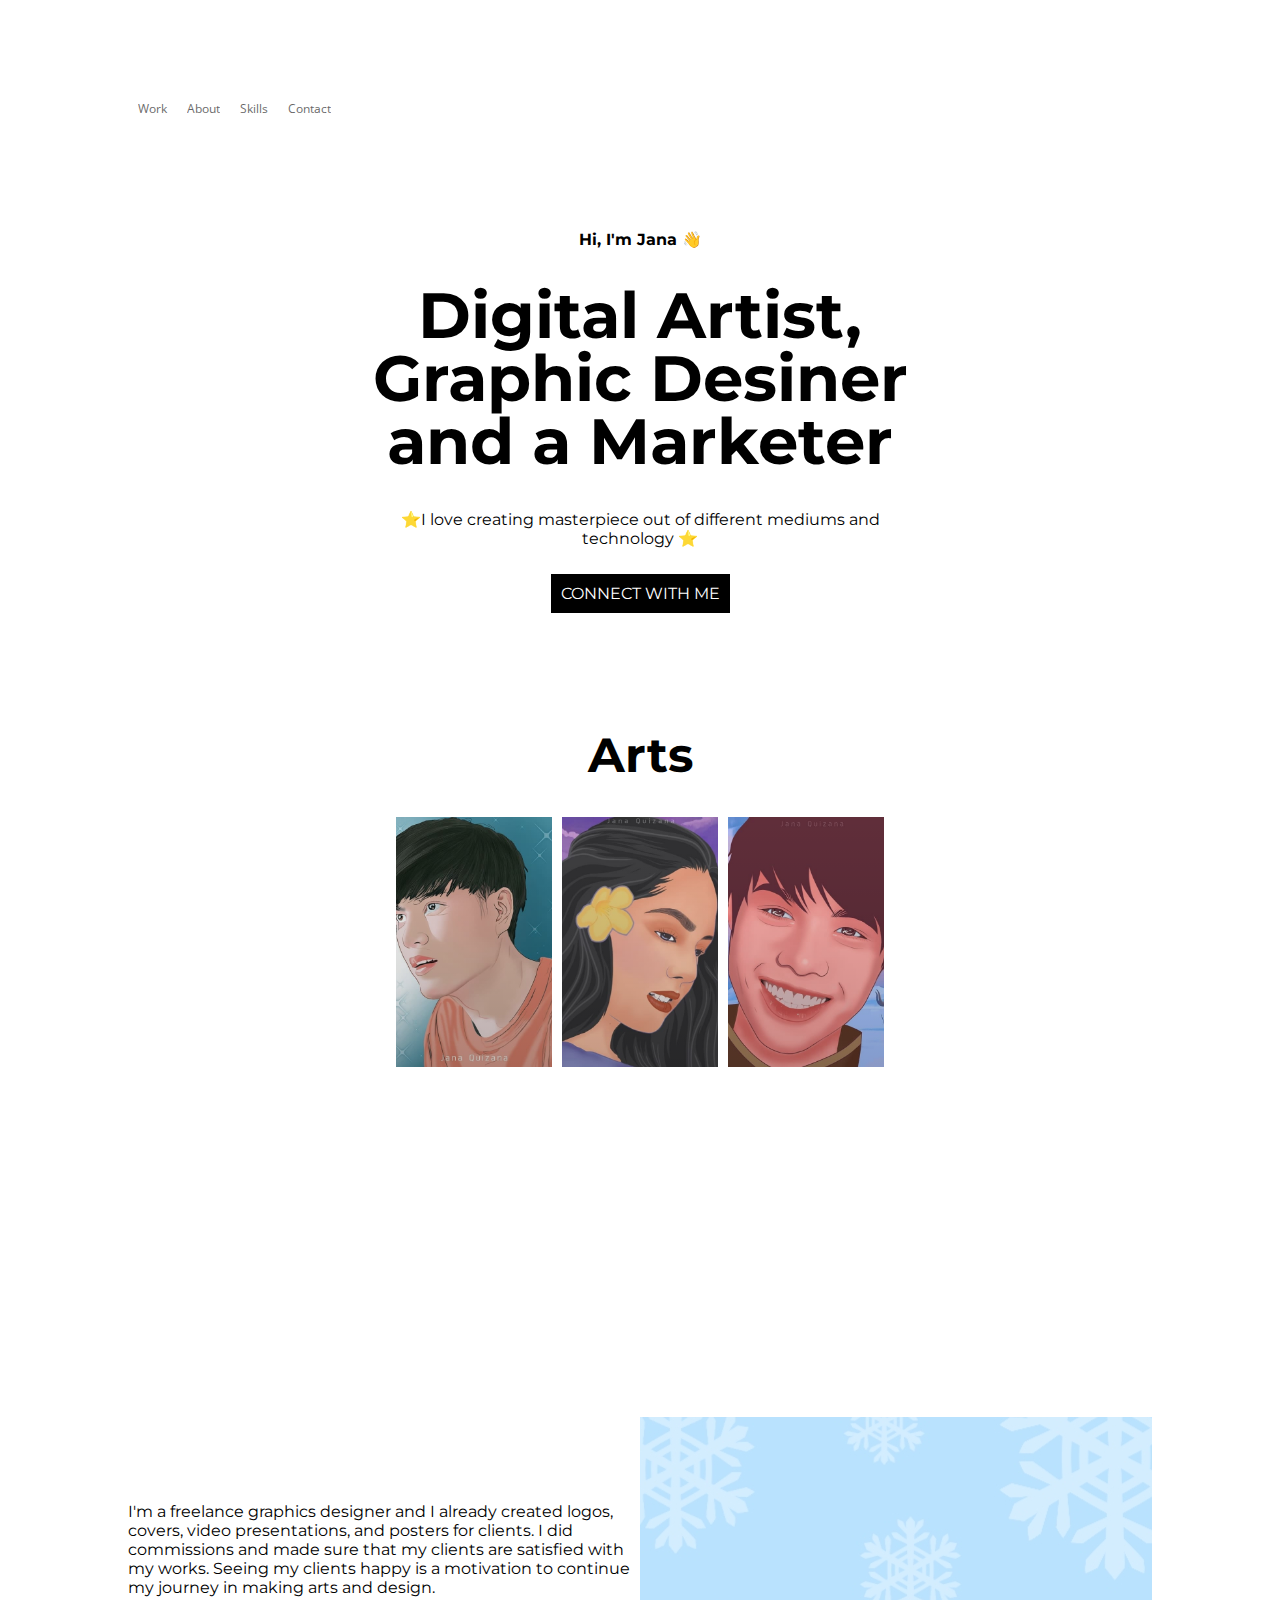
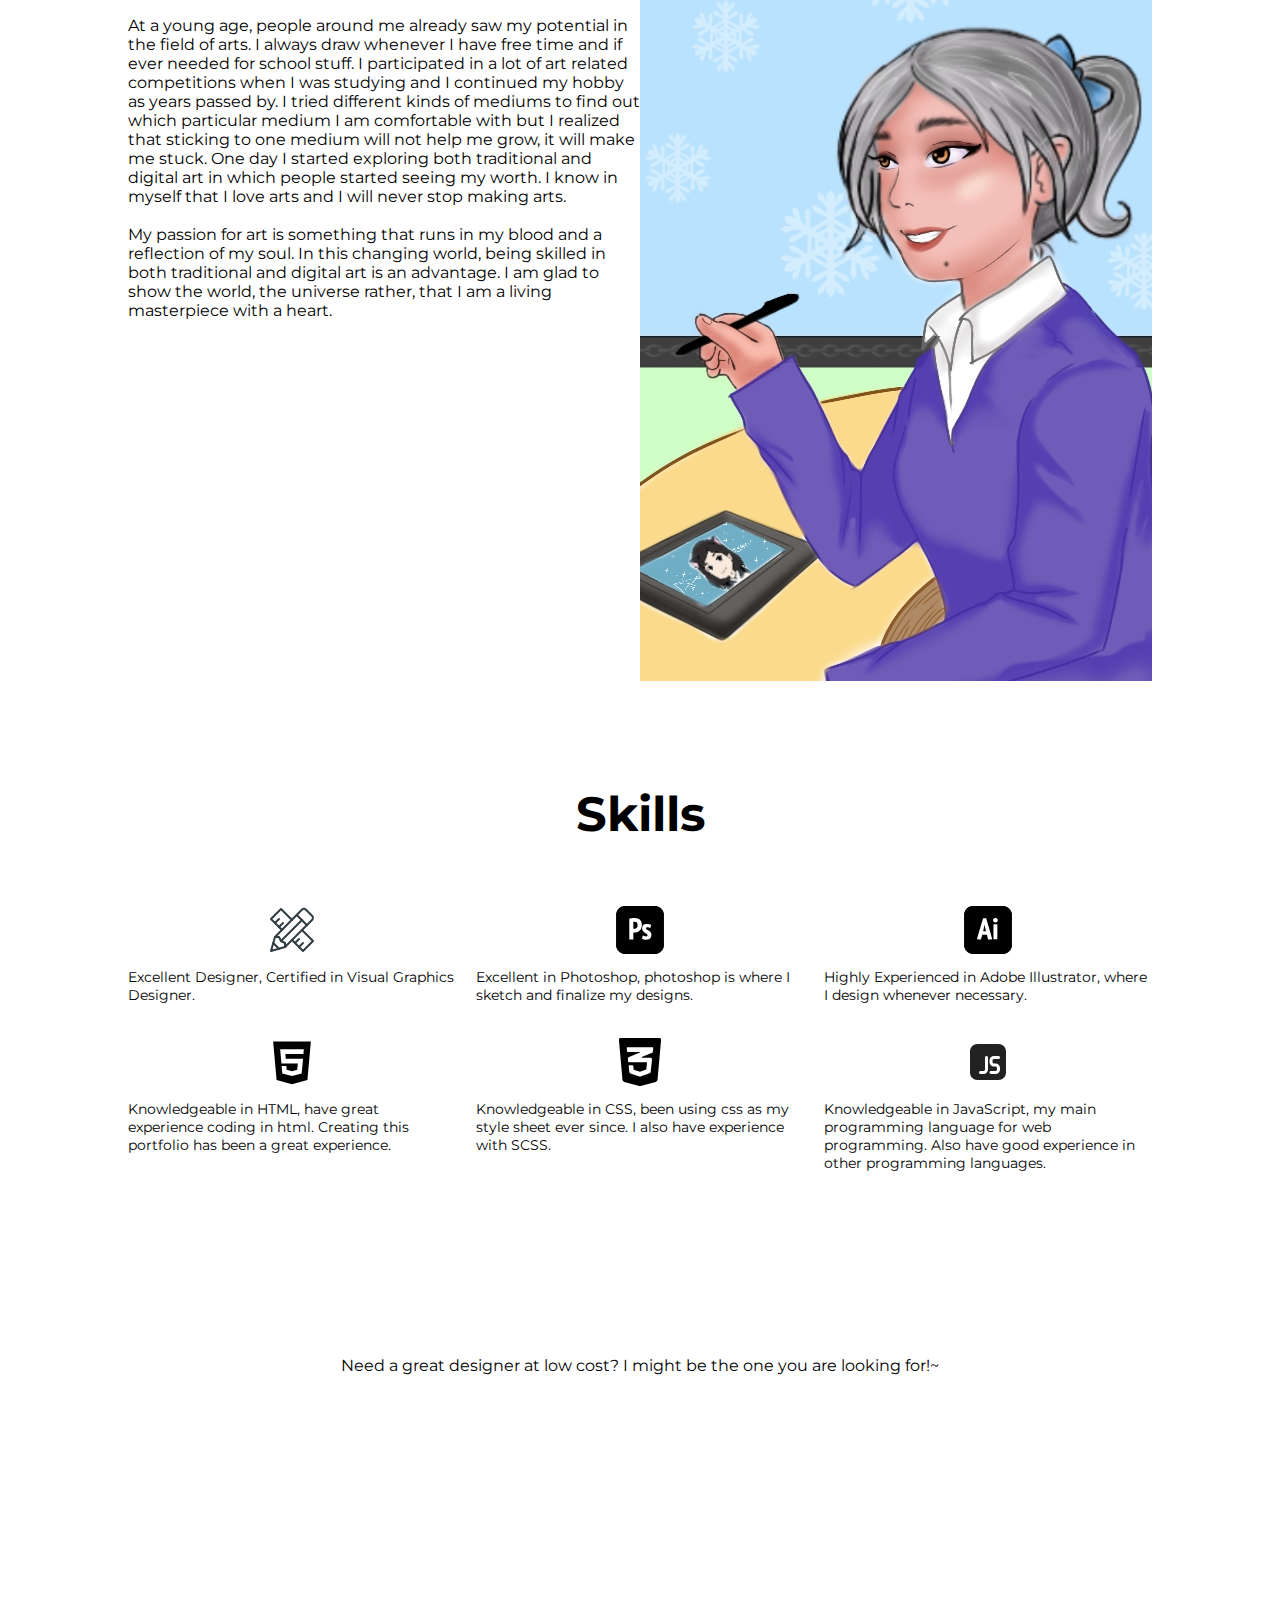
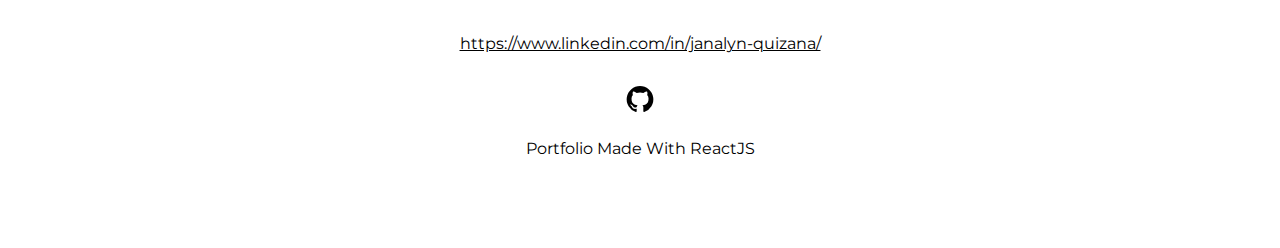
==== commit 10712157: "updated display photo and removed adobe in illustrator" ====
--- a/index.html
+++ b/index.html
@@ -1 +1 @@
-<!DOCTYPE html><html lang="en"><head><meta charSet="utf-8"/><meta http-equiv="x-ua-compatible" content="ie=edge"/><meta name="viewport" content="width=device-width, initial-scale=1, shrink-to-fit=no"/><style data-href="/styles.462bc55285924bd7fe24.css" id="gatsby-global-css">@import url(https://fonts.googleapis.com/css2?family=Montserrat:wght@400;700&family=Open+Sans&display=swap);.card{width:100%;height:250px;overflow:hidden!important;display:flex;align-items:center;justify-content:center;background-size:cover;background-repeat:no-repeat;background-position:50%}.card .content{font-family:Open Sans;text-align:center;padding:10px;opacity:0;transition:all .5s ease-in-out;-webkit-transform:translateY(20px);transform:translateY(20px);cursor:pointer}.card .content h1{font-size:1rem;color:#fff;text-shadow:2px 0 0 #000,0 -2px 0 #000,0 2px 0 #000,-2px 0 0 #000}.card .content p{font-size:10px;color:#fff;margin-bottom:20px}.card .content .btn{background-color:#000;color:#fff;padding:10px;text-decoration:none}.card .content:hover{opacity:1;-webkit-transform:translate(0);transform:translate(0)}.navbar-wrapper{width:80vw;margin-top:10vh;display:flex;align-items:center;justify-content:space-between}.navbar-wrapper .name{font-weight:600}.navbar-wrapper .links-wrapper button{text-decoration:none;padding:10px;font-family:Open Sans;opacity:.6;transition:all .2s ease-in-out;font-size:12px;background-color:transparent;outline:none;border:0;cursor:pointer}.navbar-wrapper .links-wrapper button:hover{opacity:1}.navbar-wrapper .links-wrapper .active{color:#000}.header-wrapper{width:80vw;margin-top:10vh;display:flex;flex-direction:column;align-items:center}.header-wrapper h2{font-size:1rem;text-align:center}@media (min-width:320px) and (max-width:424px){.header-wrapper h2{font-size:14px}}@media (min-width:425px) and (max-width:767px){.header-wrapper h2{font-size:16px}}@media (min-width:768px) and (max-width:1023px){.header-wrapper h2{font-size:16px}}.header-wrapper .heading-wrapper h1{font-size:4rem;text-align:center;line-height:20px}@media (min-width:320px) and (max-width:424px){.header-wrapper .heading-wrapper h1{font-size:1.5rem;line-height:10px}}@media (min-width:425px) and (max-width:767px){.header-wrapper .heading-wrapper h1{font-size:1.5rem;line-height:10px}}@media (min-width:768px) and (max-width:1023px){.header-wrapper .heading-wrapper h1{font-size:2.5rem}}.header-wrapper p{width:50%;text-align:center;overflow:hidden}@media (min-width:320px) and (max-width:424px){.header-wrapper p{font-size:12px;width:100%}}@media (min-width:425px) and (max-width:767px){.header-wrapper p{font-size:12px;width:100%}}@media (min-width:768px) and (max-width:1023px){.header-wrapper p{font-size:14px;width:100%}}.work-wrapper{width:80vw;margin-top:10vh;display:flex;flex-direction:column;align-items:center}.work-wrapper h1{font-size:3rem;line-height:20px}.work-wrapper .grid{display:grid;margin-top:20px;grid-template-columns:repeat(3,1fr);grid-gap:10px}@media (min-width:320px) and (max-width:424px){.work-wrapper .grid{grid-template-columns:1fr}}@media (min-width:425px) and (max-width:767px){.work-wrapper .grid{grid-template-columns:1fr}}@media (min-width:768px) and (max-width:1023px){.work-wrapper .grid{grid-template-columns:1fr 1fr}}.about-section{width:80vw;margin-top:10vh;display:flex;justify-content:space-between}@media (min-width:320px) and (max-width:424px){.about-section{flex-direction:column-reverse}}@media (min-width:425px) and (max-width:767px){.about-section{flex-direction:column-reverse}}@media (min-width:768px) and (max-width:1023px){.about-section{flex-direction:column-reverse;align-items:center}}.about-section .content{width:50%}@media (min-width:320px) and (max-width:424px){.about-section .content{width:100%}}@media (min-width:425px) and (max-width:767px){.about-section .content{width:100%}}@media (min-width:768px) and (max-width:1023px){.about-section .content{width:100%}}.about-section .content h1{font-size:3rem;line-height:20px}@media (min-width:768px) and (max-width:1023px){.about-section .content h1,.about-section .content p{text-align:center}}.about-section .image-wrapper{width:50%;display:flex;align-items:center;justify-content:center;overflow:hidden}@media (min-width:320px) and (max-width:424px){.about-section .image-wrapper{width:100%}}@media (min-width:425px) and (max-width:767px){.about-section .image-wrapper{width:100%}}@media (min-width:768px) and (max-width:1023px){.about-section .image-wrapper{width:100%}}.skills-container{width:80vw;margin-top:10vh;display:flex;flex-direction:column;align-items:center}.skills-container h1{font-size:3rem;line-height:20px}.skills-container .skills-grid{display:grid;grid-template-columns:repeat(3,1fr);margin-top:50px;grid-gap:20px}@media (min-width:320px) and (max-width:424px){.skills-container .skills-grid{grid-template-columns:1fr}}@media (min-width:425px) and (max-width:767px){.skills-container .skills-grid{grid-template-columns:1fr}}@media (min-width:768px) and (max-width:1023px){.skills-container .skills-grid{grid-template-columns:1fr 1fr}}.skills-container .skills-grid .skill{display:flex;flex-direction:column;align-items:center;text-align:left}.skills-container .skills-grid .skill img{height:3rem}.skills-container .skills-grid .skill p{font-size:14px}.promotion-container{width:80vw;margin-top:10vh;display:flex;flex-direction:column;align-items:center;text-align:center}.promotion-container h1{font-size:3rem;line-height:20px}.footer-container{width:80vw;margin-top:10vh;margin-bottom:10vh;display:flex;flex-direction:column;align-items:center}.footer-container h1{font-size:3rem;line-height:20px}.footer-container h2{font-size:1.5rem;overflow:hidden}@media (min-width:320px) and (max-width:424px){.footer-container h2{display:none}}@media (min-width:425px) and (max-width:767px){.footer-container h2{font-size:14px}}@media (min-width:768px) and (max-width:1023px){.footer-container h2{font-size:1.2rem}}.footer-container .email-link{font-size:100%;color:#000}.footer-container .social-icons{margin-top:20px}.footer-container .social-icons img{height:2rem;margin:10px}.footer-container span{margin-top:10px}.footer-container icon{color:red}*{font-family:Montserrat}body{margin:0;padding:0;overflow-y:scroll;overflow-x:hidden}.section{width:100vw;height:auto;overflow:hidden}.container{width:100%;height:100%;display:flex;flex-direction:column;align-items:center;justify-content:center}.primary-btn{margin:10px;padding:10px;background-color:#000;color:#fff;border:0;transition:all .2s ease-in-out;text-decoration:none;cursor:pointer}.primary-btn:hover{-webkit-transform:scale(1.1);transform:scale(1.1)}</style><meta name="generator" content="Gatsby 2.27.0"/><title data-react-helmet="true">EsseFlux | Gatsby Default Starter</title><meta data-react-helmet="true" name="description" content="Kick off your next, great Gatsby project with this default starter. This barebones starter ships with the main Gatsby configuration files you might need."/><meta data-react-helmet="true" property="og:title" content="EsseFlux"/><meta data-react-helmet="true" property="og:description" content="Kick off your next, great Gatsby project with this default starter. This barebones starter ships with the main Gatsby configuration files you might need."/><meta data-react-helmet="true" property="og:type" content="website"/><meta data-react-helmet="true" name="twitter:card" content="summary"/><meta data-react-helmet="true" name="twitter:creator" content="@gatsbyjs"/><meta data-react-helmet="true" name="twitter:title" content="EsseFlux"/><meta data-react-helmet="true" name="twitter:description" content="Kick off your next, great Gatsby project with this default starter. This barebones starter ships with the main Gatsby configuration files you might need."/><link rel="icon" href="/favicon-32x32.png?v=4a9773549091c227cd2eb82ccd9c5e3a" type="image/png"/><link rel="manifest" href="/manifest.webmanifest" crossorigin="anonymous"/><meta name="theme-color" content="#663399"/><link rel="apple-touch-icon" sizes="48x48" href="/icons/icon-48x48.png?v=4a9773549091c227cd2eb82ccd9c5e3a"/><link rel="apple-touch-icon" sizes="72x72" href="/icons/icon-72x72.png?v=4a9773549091c227cd2eb82ccd9c5e3a"/><link rel="apple-touch-icon" sizes="96x96" href="/icons/icon-96x96.png?v=4a9773549091c227cd2eb82ccd9c5e3a"/><link rel="apple-touch-icon" sizes="144x144" href="/icons/icon-144x144.png?v=4a9773549091c227cd2eb82ccd9c5e3a"/><link rel="apple-touch-icon" sizes="192x192" href="/icons/icon-192x192.png?v=4a9773549091c227cd2eb82ccd9c5e3a"/><link rel="apple-touch-icon" sizes="256x256" href="/icons/icon-256x256.png?v=4a9773549091c227cd2eb82ccd9c5e3a"/><link rel="apple-touch-icon" sizes="384x384" href="/icons/icon-384x384.png?v=4a9773549091c227cd2eb82ccd9c5e3a"/><link rel="apple-touch-icon" sizes="512x512" href="/icons/icon-512x512.png?v=4a9773549091c227cd2eb82ccd9c5e3a"/><link as="script" rel="preload" href="/framework-d585a04b7d285a7760d6.js"/><link as="script" rel="preload" href="/component---src-pages-index-js-2dd0b4af34b77d9e6be0.js"/><link as="script" rel="preload" href="/styles-e9d24b1846c7d6eb9685.js"/><link as="script" rel="preload" href="/app-12c9e0e88999563b9b2b.js"/><link as="script" rel="preload" href="/commons-664bf5ca45e72d0d6379.js"/><link as="script" rel="preload" href="/webpack-runtime-69ca02d3dbbe9a02ffa8.js"/><link as="fetch" rel="preload" href="/page-data/index/page-data.json" crossorigin="anonymous"/><link as="fetch" rel="preload" href="/page-data/sq/d/63159454.json" crossorigin="anonymous"/><link as="fetch" rel="preload" href="/page-data/app-data.json" crossorigin="anonymous"/></head><body><div id="___gatsby"><div style="outline:none" tabindex="-1" id="gatsby-focus-wrapper"><div class="section"><div class="container"><div class="navbar-wrapper"><div class="links-wrapper"><button>Work</button><button>About</button><button>Skills</button><button>Contact</button></div></div></div></div><main><div class="section" id="home"><div class="container"><div class="header-wrapper"><h2 class="react-reveal">Hi, I&#x27;m <!-- -->Jana<!-- --> <span role="img" aria-label="Emoji">👋</span></h2><div class="react-reveal heading-wrapper"><h1>Digital Artist,</h1><h1> <!-- -->Graphic Desiner</h1><h1> <!-- -->and a Marketer</h1></div><p class="react-reveal"><span role="img" aria-label="Emoji">⭐</span>I love creating masterpiece out of different mediums and technology <span role="img" aria-label="Emoji">⭐</span></p><a href="https://www.linkedin.com/in/janalyn-quizana/" target="_blank" class="react-reveal primary-btn">CONNECT WITH ME</a></div></div></div><div class="section" id="work"><div class="container"><div class="work-wrapper"><h1 class="react-reveal">Arts</h1><div class="grid"><div class="react-reveal"><div class="card" style="background-image:linear-gradient(to bottom, rgba(245, 246, 252, 0), rgba(0, 0, 0, 0.2)),url(/static/digitalArt1-e05fa67249448bb5a0b1447a17c89b58.jpg)"><div class="content"><h1 class="header">Photoshop Art</h1><p class="text"></p></div></div></div><div class="react-reveal"><div class="card" style="background-image:linear-gradient(to bottom, rgba(245, 246, 252, 0), rgba(0, 0, 0, 0.2)),url(/static/digitalArt2-329fb9468c24ebff9340585c22598f73.jpg)"><div class="content"><h1 class="header">Photoshop Art</h1><p class="text"></p></div></div></div><div class="react-reveal"><div class="card" style="background-image:linear-gradient(to bottom, rgba(245, 246, 252, 0), rgba(0, 0, 0, 0.2)),url(/static/digitalArt3-eb38fcd38ee41bd41c12dd10f94a9901.jpg)"><div class="content"><h1 class="header">Photoshop Art</h1><p class="text"></p></div></div></div><div class="react-reveal"><div class="card" style="background-image:linear-gradient(to bottom, rgba(245, 246, 252, 0), rgba(0, 0, 0, 0.2)),url(/static/digitalArt4-6fa8615112dbcf6ad56fba3cf55c5c0a.jpg)"><div class="content"><h1 class="header">Photoshop Art</h1><p class="text"></p></div></div></div><div class="react-reveal"><div class="card" style="background-image:linear-gradient(to bottom, rgba(245, 246, 252, 0), rgba(0, 0, 0, 0.2)),url(/static/aiArt1-41cc3c549c1a0ae72863ee656099d136.jpg)"><div class="content"><h1 class="header">Adobe Illustrator Art</h1><p class="text"></p></div></div></div><div class="react-reveal"><div class="card" style="background-image:linear-gradient(to bottom, rgba(245, 246, 252, 0), rgba(0, 0, 0, 0.2)),url(/static/hdArt1-26f052860951b6a882bd71dd992c6267.png)"><div class="content"><h1 class="header">Hand Drawn Art</h1><p class="text"></p></div></div></div></div></div></div></div><div class="secion" id="about"><div class="container"><div class="about-section"><div class="content"><h1 class="react-reveal">About Me</h1><p>I&#x27;m a freelance graphics designer and I already created logos, covers, video presentations, and posters for clients. I did commissions and made sure that my clients are satisfied with my works. Seeing my clients happy is a motivation to continue my journey in making arts and design. <br/><br/>At a young age, people around me already saw my potential in the field of arts. I always draw whenever I have free time and if ever needed for school stuff. I participated in a lot of art related competitions when I was studying and I continued my hobby as years passed by. I tried different kinds of mediums to find out which particular medium I am comfortable with but I realized that sticking to one medium will not help me grow, it will make me stuck. One day I started exploring both traditional and digital art in which people started seeing my worth. I know in myself that I love arts and I will never stop making arts.<br/><br/>My passion for art is something that runs in my blood and a reflection of my soul. In this changing world, being skilled in both traditional and digital art is an advantage. I am glad to show the world, the universe rather, that I am a living masterpiece with a heart. </p></div><div class="image-wrapper"><img src="https://image.shutterstock.com/image-vector/beautiful-hipster-fashion-style-graphic-260nw-180503726.jpg" alt="about"/></div></div></div></div><div class="section" id="skills"><div class="container"><div class="skills-container"><h1>Skills</h1><div class="skills-grid"><div class="skill"><img src="[data-uri]" alt="css"/><p>Excellent Designer, Certified Visual Graphics Designer under TESDA.</p></div><div class="skill"><img src="[data-uri]" alt="css"/><p>Excellent and Certified in Photoshop, photoshop is where I sketch and finalize my designs.</p></div><div class="skill"><img src="[data-uri]" alt="css"/><p>Highly Experienced in Adobe Illustrator, where I design whenever necessary.</p></div><div class="skill"><img src="[data-uri]" alt="css"/><p>Knowledgeable in HTML, have great experience coding in html. Creating this portfolio has been a great experience.</p></div><div class="skill"><img src="[data-uri]" alt="css"/><p>Knowledgeable in CSS, been using css as my style sheet ever since. I also have experience with SCSS.</p></div><div class="skill"><img src="[data-uri]" alt="css"/><p>Knowledgeable in JavaScript, my main programming language for web programming. Also have good experience in other programming languages.</p></div></div></div></div></div><div class="section"><div class="container"><div class="promotion-container"><h1 class="react-reveal"></h1><p>Need a great designer at low cost? I might be the one you are looking for!~</p></div></div></div><div class="section" id="contact"><div class="container"><div class="footer-container"><h1 class="react-reveal">Contact</h1><h2 class="react-reveal">Let&#x27;s make Business Better!</h2><a class="email-link" href="mailto:https://www.linkedin.com/in/janalyn-quizana/">https://www.linkedin.com/in/janalyn-quizana/</a><div class="social-icons"><a href="https://github.com/esseflux" target="_blank" rel="noopener noreferrer"><img src="[data-uri]" alt="icons"/></a></div><span>Portfolio Made With ReactJS</span></div></div></div></main></div><div id="gatsby-announcer" style="position:absolute;top:0;width:1px;height:1px;padding:0;overflow:hidden;clip:rect(0, 0, 0, 0);white-space:nowrap;border:0" aria-live="assertive" aria-atomic="true"></div></div><script id="gatsby-script-loader">/*<![CDATA[*/window.pagePath="/";/*]]>*/</script><script id="gatsby-chunk-mapping">/*<![CDATA[*/window.___chunkMapping={"polyfill":["/polyfill-5acc46d2c6294ee52fa0.js"],"app":["/app-12c9e0e88999563b9b2b.js"],"component---src-pages-404-js":["/component---src-pages-404-js-9c04155390b493ad90ef.js"],"component---src-pages-index-js":["/component---src-pages-index-js-2dd0b4af34b77d9e6be0.js"]};/*]]>*/</script><script src="/polyfill-5acc46d2c6294ee52fa0.js" nomodule=""></script><script src="/webpack-runtime-69ca02d3dbbe9a02ffa8.js" async=""></script><script src="/commons-664bf5ca45e72d0d6379.js" async=""></script><script src="/app-12c9e0e88999563b9b2b.js" async=""></script><script src="/styles-e9d24b1846c7d6eb9685.js" async=""></script><script src="/component---src-pages-index-js-2dd0b4af34b77d9e6be0.js" async=""></script><script src="/framework-d585a04b7d285a7760d6.js" async=""></script></body></html>+<!DOCTYPE html><html lang="en"><head><meta charSet="utf-8"/><meta http-equiv="x-ua-compatible" content="ie=edge"/><meta name="viewport" content="width=device-width, initial-scale=1, shrink-to-fit=no"/><style data-href="/styles.86864115e750de7041fb.css" id="gatsby-global-css">@import url(https://fonts.googleapis.com/css2?family=Montserrat:wght@400;700&family=Open+Sans&display=swap);.card{width:100%;height:250px;overflow:hidden!important;display:flex;align-items:center;justify-content:center;background-size:cover;background-repeat:no-repeat;background-position:50%}.card .content{font-family:Open Sans;text-align:center;padding:10px;opacity:0;transition:all .5s ease-in-out;-webkit-transform:translateY(20px);transform:translateY(20px);cursor:pointer}.card .content h1{font-size:1rem;color:#fff;text-shadow:2px 0 0 #000,0 -2px 0 #000,0 2px 0 #000,-2px 0 0 #000}.card .content p{font-size:10px;color:#fff;margin-bottom:20px}.card .content .btn{background-color:#000;color:#fff;padding:10px;text-decoration:none}.card .content:hover{opacity:1;-webkit-transform:translate(0);transform:translate(0)}.navbar-wrapper{width:80vw;margin-top:10vh;display:flex;align-items:center;justify-content:space-between}.navbar-wrapper .name{font-weight:600}.navbar-wrapper .links-wrapper button{text-decoration:none;padding:10px;font-family:Open Sans;opacity:.6;transition:all .2s ease-in-out;font-size:12px;background-color:transparent;outline:none;border:0;cursor:pointer}.navbar-wrapper .links-wrapper button:hover{opacity:1}.navbar-wrapper .links-wrapper .active{color:#000}.header-wrapper{width:80vw;margin-top:10vh;display:flex;flex-direction:column;align-items:center}.header-wrapper h2{font-size:1rem;text-align:center}@media (min-width:320px) and (max-width:424px){.header-wrapper h2{font-size:14px}}@media (min-width:425px) and (max-width:767px){.header-wrapper h2{font-size:16px}}@media (min-width:768px) and (max-width:1023px){.header-wrapper h2{font-size:16px}}.header-wrapper .heading-wrapper h1{font-size:4rem;text-align:center;line-height:20px}@media (min-width:320px) and (max-width:424px){.header-wrapper .heading-wrapper h1{font-size:1.5rem;line-height:10px}}@media (min-width:425px) and (max-width:767px){.header-wrapper .heading-wrapper h1{font-size:1.5rem;line-height:10px}}@media (min-width:768px) and (max-width:1023px){.header-wrapper .heading-wrapper h1{font-size:2.5rem}}.header-wrapper p{width:50%;text-align:center;overflow:hidden}@media (min-width:320px) and (max-width:424px){.header-wrapper p{font-size:12px;width:100%}}@media (min-width:425px) and (max-width:767px){.header-wrapper p{font-size:12px;width:100%}}@media (min-width:768px) and (max-width:1023px){.header-wrapper p{font-size:14px;width:100%}}.work-wrapper{width:80vw;margin-top:10vh;display:flex;flex-direction:column;align-items:center}.work-wrapper h1{font-size:3rem;line-height:20px}.work-wrapper .grid{display:grid;margin-top:20px;grid-template-columns:repeat(3,1fr);grid-gap:10px}@media (min-width:320px) and (max-width:424px){.work-wrapper .grid{grid-template-columns:1fr}}@media (min-width:425px) and (max-width:767px){.work-wrapper .grid{grid-template-columns:1fr}}@media (min-width:768px) and (max-width:1023px){.work-wrapper .grid{grid-template-columns:1fr 1fr}}.about-section{width:80vw;margin-top:10vh;display:flex;justify-content:space-between}@media (min-width:320px) and (max-width:424px){.about-section{flex-direction:column-reverse}}@media (min-width:425px) and (max-width:767px){.about-section{flex-direction:column-reverse}}@media (min-width:768px) and (max-width:1023px){.about-section{flex-direction:column-reverse;align-items:center}}.about-section .content{width:50%}@media (min-width:320px) and (max-width:424px){.about-section .content{width:100%}}@media (min-width:425px) and (max-width:767px){.about-section .content{width:100%}}@media (min-width:768px) and (max-width:1023px){.about-section .content{width:100%}}.about-section .content h1{font-size:3rem;line-height:20px}@media (min-width:768px) and (max-width:1023px){.about-section .content h1{text-align:center}}@media (min-width:768px) and (max-width:1023px){.about-section .content p{text-align:left}}.about-section .image-wrapper{width:50%;display:flex;align-items:center;justify-content:center;overflow:hidden}@media (min-width:320px) and (max-width:424px){.about-section .image-wrapper{width:100%}}@media (min-width:425px) and (max-width:767px){.about-section .image-wrapper{width:100%}}@media (min-width:768px) and (max-width:1023px){.about-section .image-wrapper{width:100%}}.skills-container{width:80vw;margin-top:10vh;display:flex;flex-direction:column;align-items:center}.skills-container h1{font-size:3rem;line-height:20px}.skills-container .skills-grid{display:grid;grid-template-columns:repeat(3,1fr);margin-top:50px;grid-gap:20px}@media (min-width:320px) and (max-width:424px){.skills-container .skills-grid{grid-template-columns:1fr}}@media (min-width:425px) and (max-width:767px){.skills-container .skills-grid{grid-template-columns:1fr}}@media (min-width:768px) and (max-width:1023px){.skills-container .skills-grid{grid-template-columns:1fr 1fr}}.skills-container .skills-grid .skill{display:flex;flex-direction:column;align-items:center;text-align:left}.skills-container .skills-grid .skill img{height:3rem}.skills-container .skills-grid .skill p{font-size:14px}.promotion-container{width:80vw;margin-top:10vh;display:flex;flex-direction:column;align-items:center;text-align:center}.promotion-container h1{font-size:3rem;line-height:20px}.footer-container{width:80vw;margin-top:10vh;margin-bottom:10vh;display:flex;flex-direction:column;align-items:center}.footer-container h1{font-size:3rem;line-height:20px}.footer-container h2{font-size:1.5rem;overflow:hidden}@media (min-width:320px) and (max-width:424px){.footer-container h2{display:none}}@media (min-width:425px) and (max-width:767px){.footer-container h2{font-size:14px}}@media (min-width:768px) and (max-width:1023px){.footer-container h2{font-size:1.2rem}}.footer-container .email-link{font-size:100%;color:#000}.footer-container .social-icons{margin-top:20px}.footer-container .social-icons img{height:2rem;margin:10px}.footer-container span{margin-top:10px}.footer-container icon{color:red}*{font-family:Montserrat}body{margin:0;padding:0;overflow-y:scroll;overflow-x:hidden}.section{width:100vw;height:auto;overflow:hidden}.container{width:100%;height:100%;display:flex;flex-direction:column;align-items:center;justify-content:center}.primary-btn{margin:10px;padding:10px;background-color:#000;color:#fff;border:0;transition:all .2s ease-in-out;text-decoration:none;cursor:pointer}.primary-btn:hover{-webkit-transform:scale(1.1);transform:scale(1.1)}</style><meta name="generator" content="Gatsby 2.27.0"/><title data-react-helmet="true">EsseFlux | Gatsby Default Starter</title><meta data-react-helmet="true" name="description" content="Kick off your next, great Gatsby project with this default starter. This barebones starter ships with the main Gatsby configuration files you might need."/><meta data-react-helmet="true" property="og:title" content="EsseFlux"/><meta data-react-helmet="true" property="og:description" content="Kick off your next, great Gatsby project with this default starter. This barebones starter ships with the main Gatsby configuration files you might need."/><meta data-react-helmet="true" property="og:type" content="website"/><meta data-react-helmet="true" name="twitter:card" content="summary"/><meta data-react-helmet="true" name="twitter:creator" content="@gatsbyjs"/><meta data-react-helmet="true" name="twitter:title" content="EsseFlux"/><meta data-react-helmet="true" name="twitter:description" content="Kick off your next, great Gatsby project with this default starter. This barebones starter ships with the main Gatsby configuration files you might need."/><link rel="icon" href="/favicon-32x32.png?v=4a9773549091c227cd2eb82ccd9c5e3a" type="image/png"/><link rel="manifest" href="/manifest.webmanifest" crossorigin="anonymous"/><meta name="theme-color" content="#663399"/><link rel="apple-touch-icon" sizes="48x48" href="/icons/icon-48x48.png?v=4a9773549091c227cd2eb82ccd9c5e3a"/><link rel="apple-touch-icon" sizes="72x72" href="/icons/icon-72x72.png?v=4a9773549091c227cd2eb82ccd9c5e3a"/><link rel="apple-touch-icon" sizes="96x96" href="/icons/icon-96x96.png?v=4a9773549091c227cd2eb82ccd9c5e3a"/><link rel="apple-touch-icon" sizes="144x144" href="/icons/icon-144x144.png?v=4a9773549091c227cd2eb82ccd9c5e3a"/><link rel="apple-touch-icon" sizes="192x192" href="/icons/icon-192x192.png?v=4a9773549091c227cd2eb82ccd9c5e3a"/><link rel="apple-touch-icon" sizes="256x256" href="/icons/icon-256x256.png?v=4a9773549091c227cd2eb82ccd9c5e3a"/><link rel="apple-touch-icon" sizes="384x384" href="/icons/icon-384x384.png?v=4a9773549091c227cd2eb82ccd9c5e3a"/><link rel="apple-touch-icon" sizes="512x512" href="/icons/icon-512x512.png?v=4a9773549091c227cd2eb82ccd9c5e3a"/><link as="script" rel="preload" href="/framework-d585a04b7d285a7760d6.js"/><link as="script" rel="preload" href="/component---src-pages-index-js-e8f328ad037bcf057594.js"/><link as="script" rel="preload" href="/styles-e9d24b1846c7d6eb9685.js"/><link as="script" rel="preload" href="/app-12c9e0e88999563b9b2b.js"/><link as="script" rel="preload" href="/commons-664bf5ca45e72d0d6379.js"/><link as="script" rel="preload" href="/webpack-runtime-a3a2c22e2e7df602d547.js"/><link as="fetch" rel="preload" href="/page-data/index/page-data.json" crossorigin="anonymous"/><link as="fetch" rel="preload" href="/page-data/sq/d/63159454.json" crossorigin="anonymous"/><link as="fetch" rel="preload" href="/page-data/app-data.json" crossorigin="anonymous"/></head><body><div id="___gatsby"><div style="outline:none" tabindex="-1" id="gatsby-focus-wrapper"><div class="section"><div class="container"><div class="navbar-wrapper"><div class="links-wrapper"><button>Work</button><button>About</button><button>Skills</button><button>Contact</button></div></div></div></div><main><div class="section" id="home"><div class="container"><div class="header-wrapper"><h2 class="react-reveal">Hi, I&#x27;m <!-- -->Jana<!-- --> <span role="img" aria-label="Emoji">👋</span></h2><div class="react-reveal heading-wrapper"><h1>Digital Artist,</h1><h1> <!-- -->Graphic Desiner</h1><h1> <!-- -->and a Marketer</h1></div><p class="react-reveal"><span role="img" aria-label="Emoji">⭐</span>I love creating masterpiece out of different mediums and technology <span role="img" aria-label="Emoji">⭐</span></p><a href="https://www.linkedin.com/in/janalyn-quizana/" target="_blank" class="react-reveal primary-btn">CONNECT WITH ME</a></div></div></div><div class="section" id="work"><div class="container"><div class="work-wrapper"><h1 class="react-reveal">Arts</h1><div class="grid"><div class="react-reveal"><div class="card" style="background-image:linear-gradient(to bottom, rgba(245, 246, 252, 0), rgba(0, 0, 0, 0.2)),url(/static/digitalArt1-e05fa67249448bb5a0b1447a17c89b58.jpg)"><div class="content"><h1 class="header">Photoshop Art</h1><p class="text"></p></div></div></div><div class="react-reveal"><div class="card" style="background-image:linear-gradient(to bottom, rgba(245, 246, 252, 0), rgba(0, 0, 0, 0.2)),url(/static/digitalArt2-329fb9468c24ebff9340585c22598f73.jpg)"><div class="content"><h1 class="header">Photoshop Art</h1><p class="text"></p></div></div></div><div class="react-reveal"><div class="card" style="background-image:linear-gradient(to bottom, rgba(245, 246, 252, 0), rgba(0, 0, 0, 0.2)),url(/static/digitalArt3-eb38fcd38ee41bd41c12dd10f94a9901.jpg)"><div class="content"><h1 class="header">Photoshop Art</h1><p class="text"></p></div></div></div><div class="react-reveal"><div class="card" style="background-image:linear-gradient(to bottom, rgba(245, 246, 252, 0), rgba(0, 0, 0, 0.2)),url(/static/digitalArt4-6fa8615112dbcf6ad56fba3cf55c5c0a.jpg)"><div class="content"><h1 class="header">Photoshop Art</h1><p class="text"></p></div></div></div><div class="react-reveal"><div class="card" style="background-image:linear-gradient(to bottom, rgba(245, 246, 252, 0), rgba(0, 0, 0, 0.2)),url(/static/aiArt1-41cc3c549c1a0ae72863ee656099d136.jpg)"><div class="content"><h1 class="header">Illustrator Art</h1><p class="text"></p></div></div></div><div class="react-reveal"><div class="card" style="background-image:linear-gradient(to bottom, rgba(245, 246, 252, 0), rgba(0, 0, 0, 0.2)),url(/static/hdArt1-26f052860951b6a882bd71dd992c6267.png)"><div class="content"><h1 class="header">Hand Drawn Art</h1><p class="text"></p></div></div></div></div></div></div></div><div class="secion" id="about"><div class="container"><div class="about-section"><div class="content"><h1 class="react-reveal">About Me</h1><p>I&#x27;m a freelance graphics designer and I already created logos, covers, video presentations, and posters for clients. I did commissions and made sure that my clients are satisfied with my works. Seeing my clients happy is a motivation to continue my journey in making arts and design. <br/><br/>At a young age, people around me already saw my potential in the field of arts. I always draw whenever I have free time and if ever needed for school stuff. I participated in a lot of art related competitions when I was studying and I continued my hobby as years passed by. I tried different kinds of mediums to find out which particular medium I am comfortable with but I realized that sticking to one medium will not help me grow, it will make me stuck. One day I started exploring both traditional and digital art in which people started seeing my worth. I know in myself that I love arts and I will never stop making arts.<br/><br/>My passion for art is something that runs in my blood and a reflection of my soul. In this changing world, being skilled in both traditional and digital art is an advantage. I am glad to show the world, the universe rather, that I am a living masterpiece with a heart. </p></div><div class="image-wrapper"><img src="/static/displayPhoto-551a54d73513506a8a1dbd1865b26a8e.jpg" alt="about"/></div></div></div></div><div class="section" id="skills"><div class="container"><div class="skills-container"><h1>Skills</h1><div class="skills-grid"><div class="skill"><img src="[data-uri]" alt="css"/><p>Excellent Designer, Certified in Visual Graphics Designer.</p></div><div class="skill"><img src="[data-uri]" alt="css"/><p>Excellent in Photoshop, photoshop is where I sketch and finalize my designs.</p></div><div class="skill"><img src="[data-uri]" alt="css"/><p>Highly Experienced in Adobe Illustrator, where I design whenever necessary.</p></div><div class="skill"><img src="[data-uri]" alt="css"/><p>Knowledgeable in HTML, have great experience coding in html. Creating this portfolio has been a great experience.</p></div><div class="skill"><img src="[data-uri]" alt="css"/><p>Knowledgeable in CSS, been using css as my style sheet ever since. I also have experience with SCSS.</p></div><div class="skill"><img src="[data-uri]" alt="css"/><p>Knowledgeable in JavaScript, my main programming language for web programming. Also have good experience in other programming languages.</p></div></div></div></div></div><div class="section"><div class="container"><div class="promotion-container"><h1 class="react-reveal"></h1><p>Need a great designer at low cost? I might be the one you are looking for!~</p></div></div></div><div class="section" id="contact"><div class="container"><div class="footer-container"><h1 class="react-reveal">Contact</h1><h2 class="react-reveal">Let&#x27;s make Business Better!</h2><a class="email-link" href="mailto:https://www.linkedin.com/in/janalyn-quizana/">https://www.linkedin.com/in/janalyn-quizana/</a><div class="social-icons"><a href="https://github.com/esseflux" target="_blank" rel="noopener noreferrer"><img src="[data-uri]" alt="icons"/></a></div><span>Portfolio Made With ReactJS</span></div></div></div></main></div><div id="gatsby-announcer" style="position:absolute;top:0;width:1px;height:1px;padding:0;overflow:hidden;clip:rect(0, 0, 0, 0);white-space:nowrap;border:0" aria-live="assertive" aria-atomic="true"></div></div><script id="gatsby-script-loader">/*<![CDATA[*/window.pagePath="/";/*]]>*/</script><script id="gatsby-chunk-mapping">/*<![CDATA[*/window.___chunkMapping={"polyfill":["/polyfill-5acc46d2c6294ee52fa0.js"],"app":["/app-12c9e0e88999563b9b2b.js"],"component---src-pages-404-js":["/component---src-pages-404-js-9c04155390b493ad90ef.js"],"component---src-pages-index-js":["/component---src-pages-index-js-e8f328ad037bcf057594.js"]};/*]]>*/</script><script src="/polyfill-5acc46d2c6294ee52fa0.js" nomodule=""></script><script src="/webpack-runtime-a3a2c22e2e7df602d547.js" async=""></script><script src="/commons-664bf5ca45e72d0d6379.js" async=""></script><script src="/app-12c9e0e88999563b9b2b.js" async=""></script><script src="/styles-e9d24b1846c7d6eb9685.js" async=""></script><script src="/component---src-pages-index-js-e8f328ad037bcf057594.js" async=""></script><script src="/framework-d585a04b7d285a7760d6.js" async=""></script></body></html>